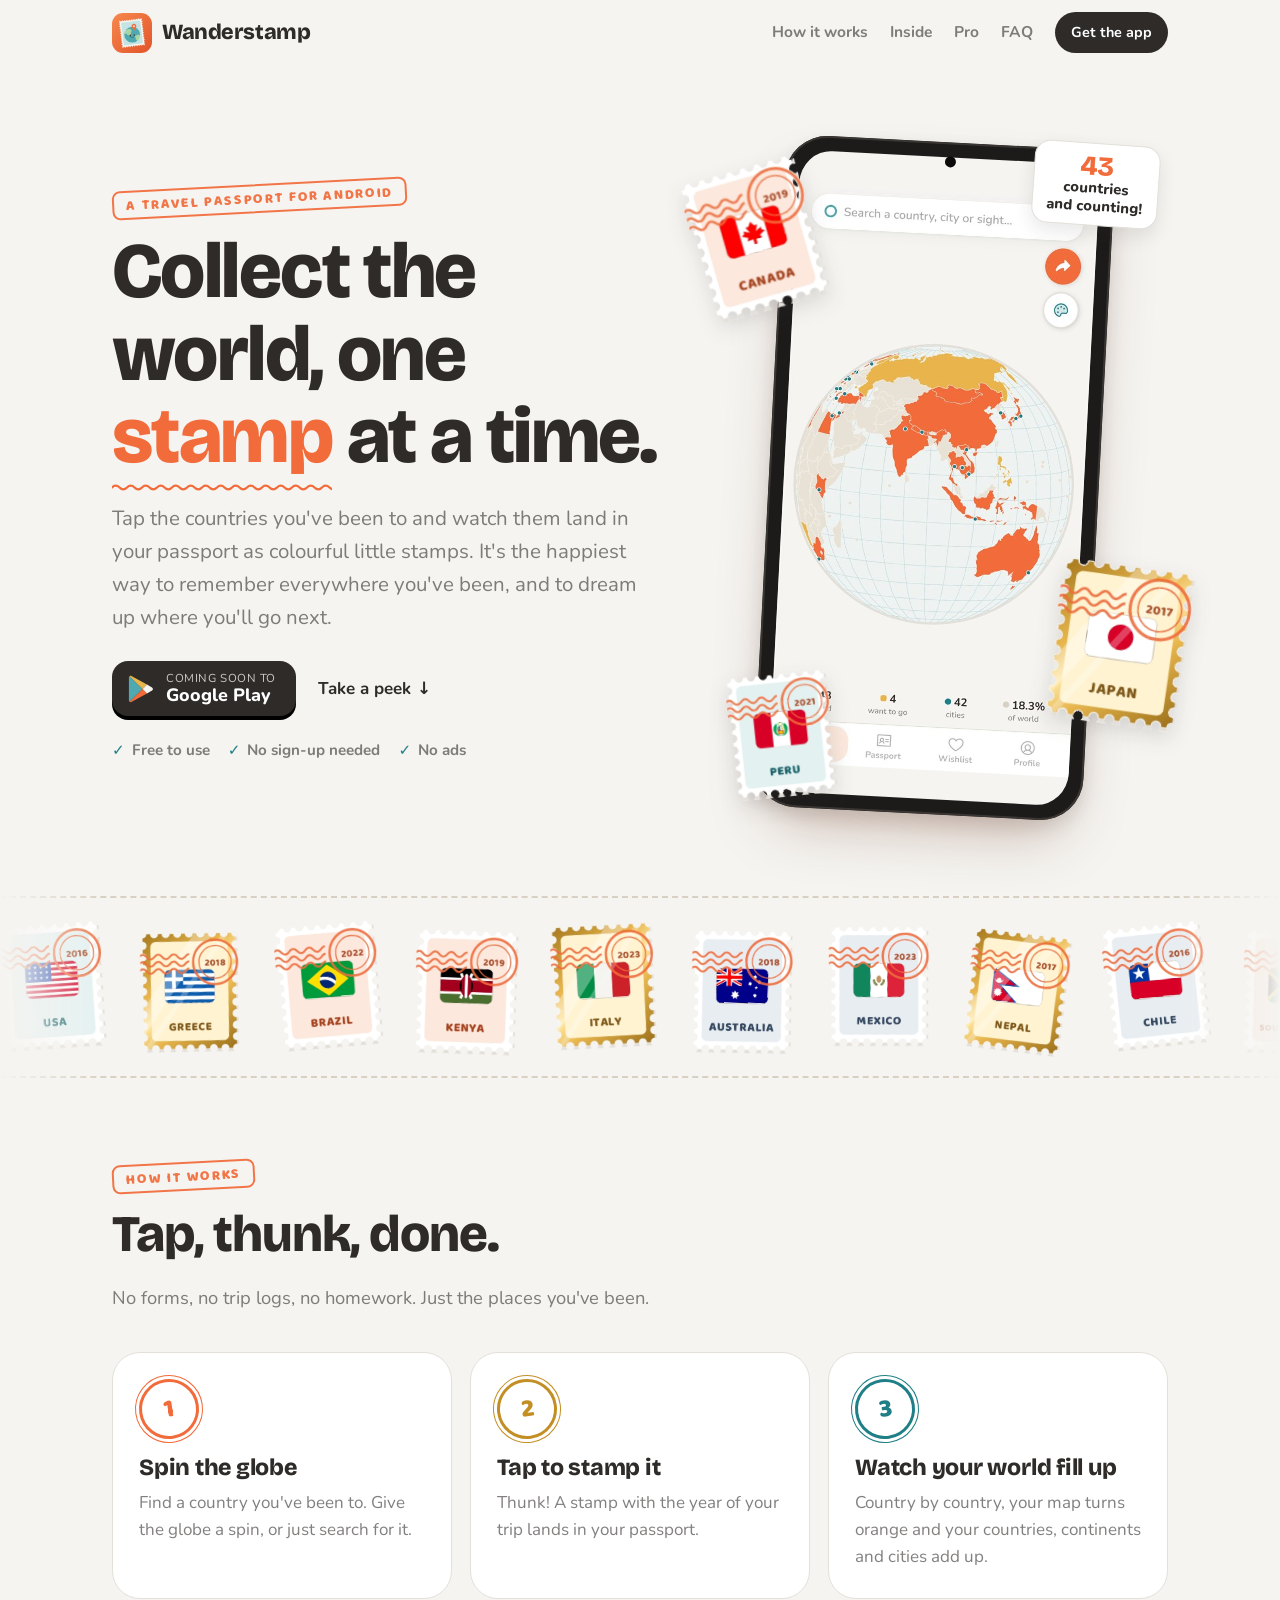
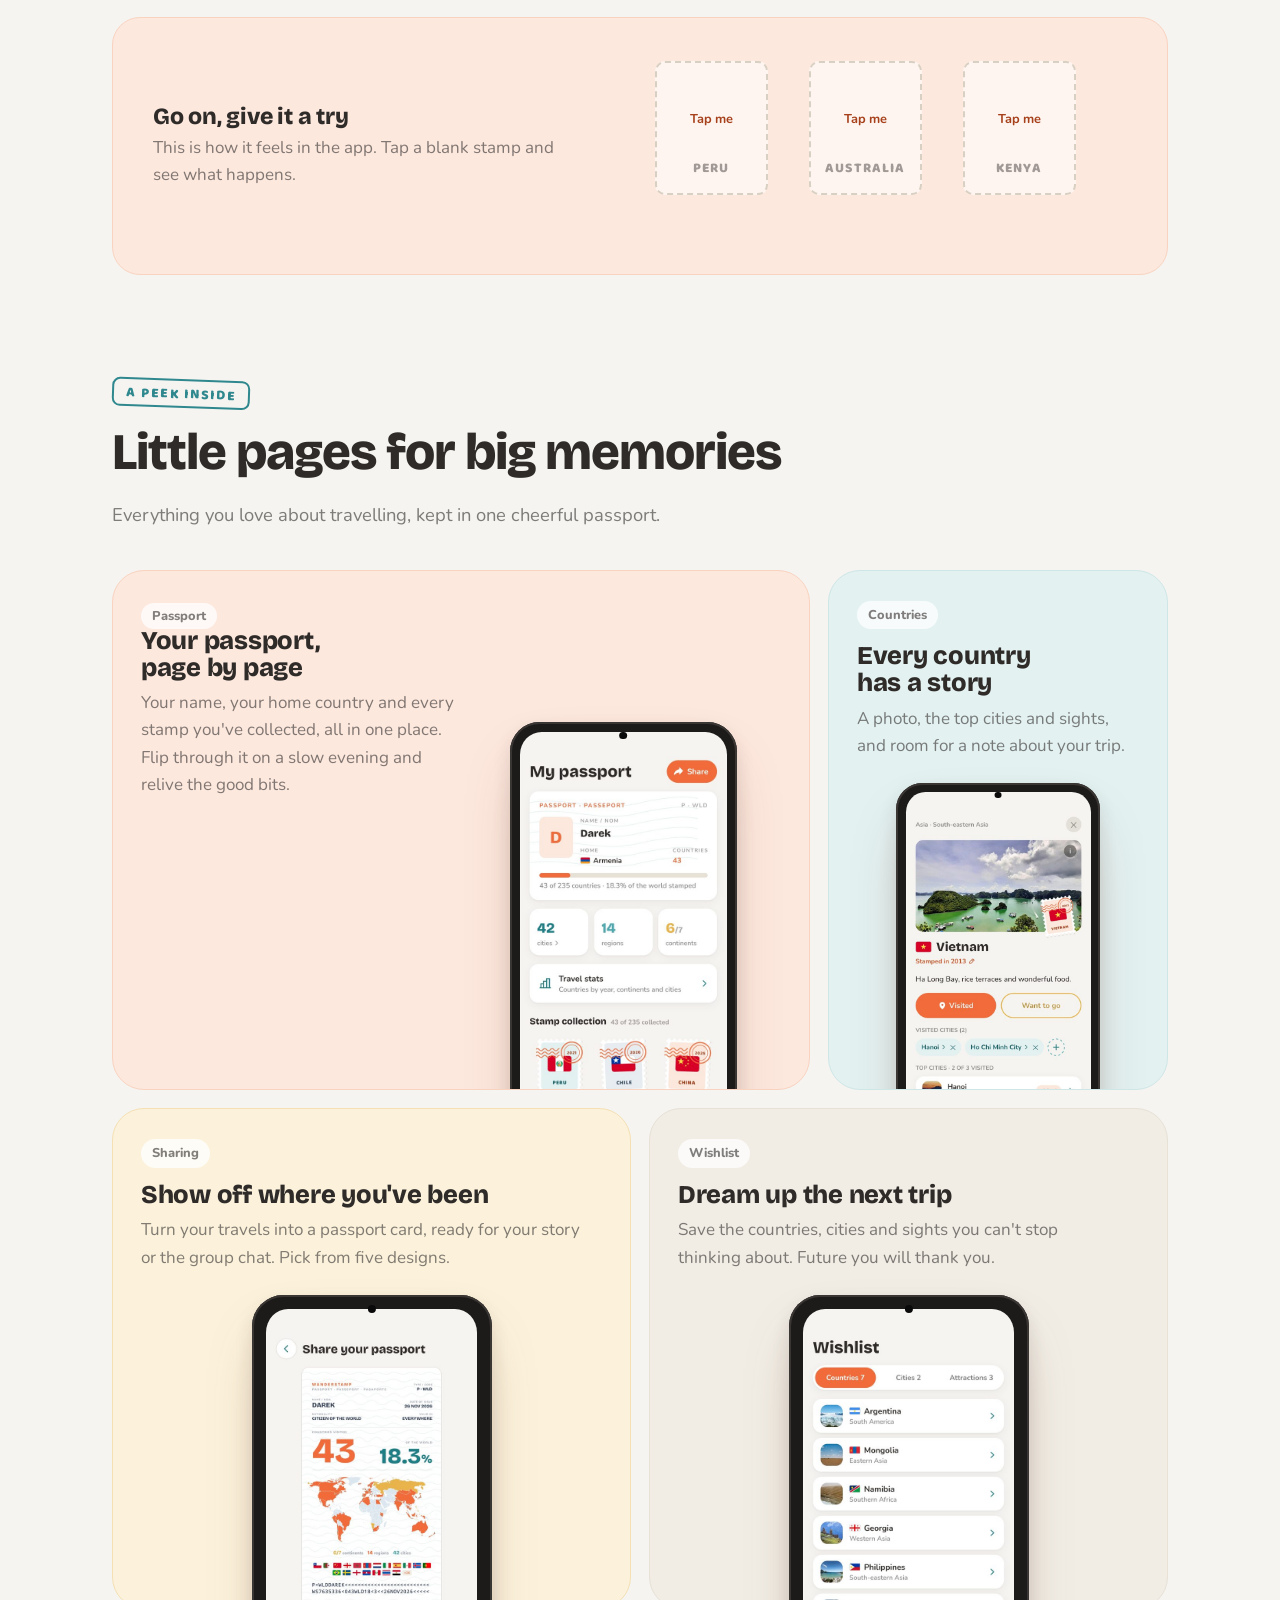
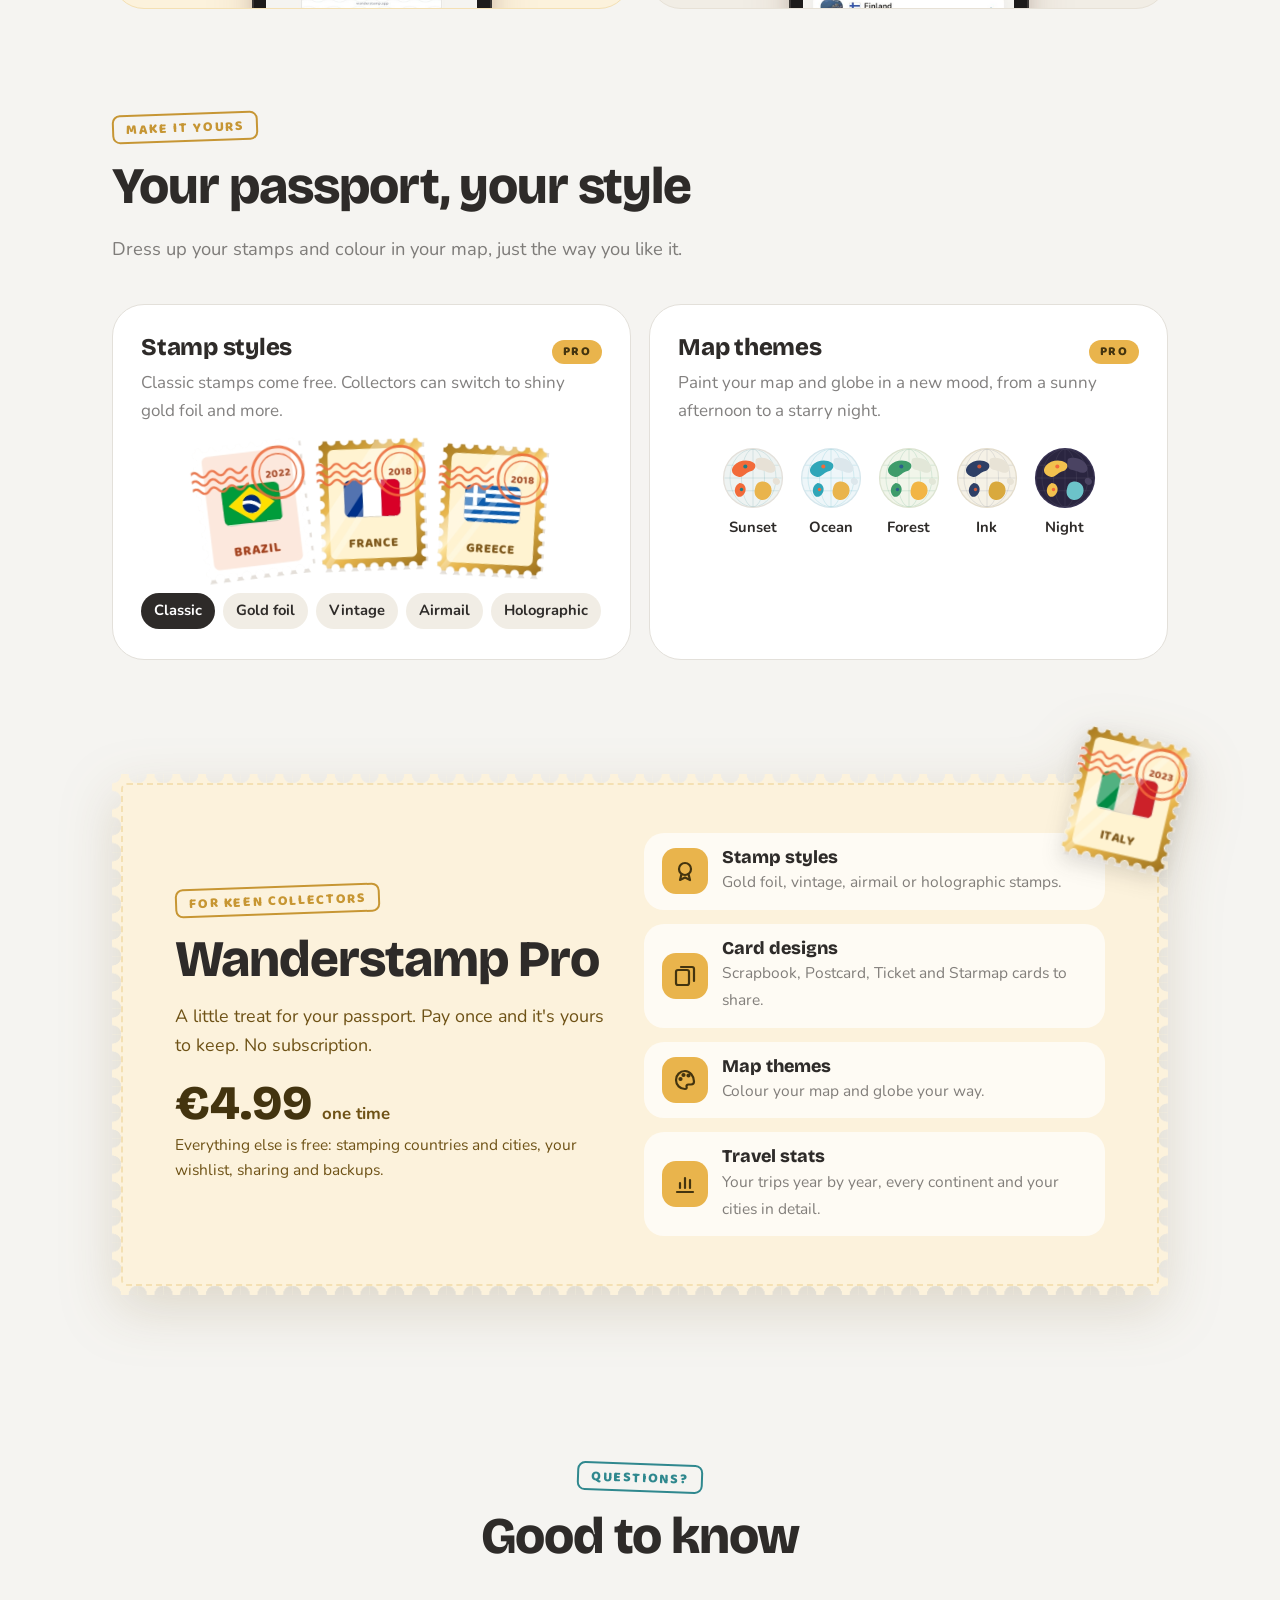
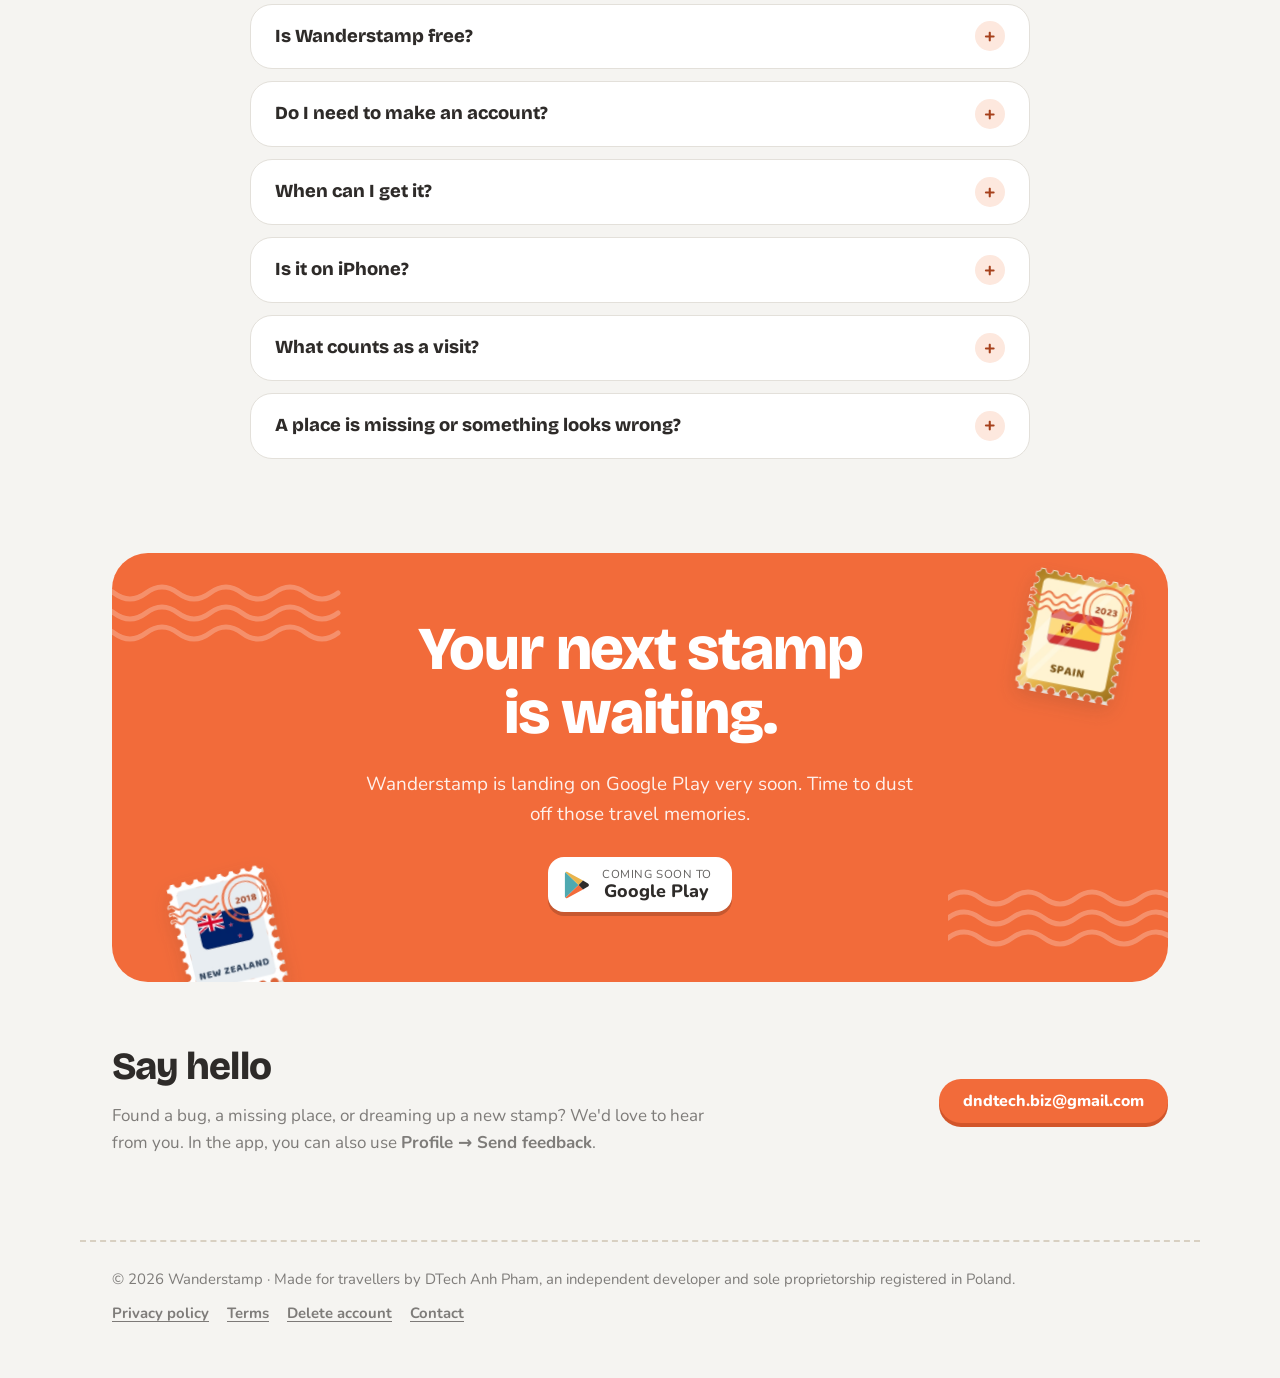
==== index.html @ b6832bbe "Playful redesign in the app's new look New landing page with real stamps and screenshots, a tap-to-s" ====
<!doctype html>
<html lang="en">
<head>
  <meta charset="utf-8">
  <meta name="viewport" content="width=device-width, initial-scale=1">
  <title>Wanderstamp: Countries Visited</title>
  <meta name="description" content="Tap the countries you've been to and collect a colourful stamp for each one. Wanderstamp is a happy little travel passport for Android.">
  <meta name="theme-color" content="#F5F4F1">
  <meta property="og:title" content="Wanderstamp: Countries Visited">
  <meta property="og:description" content="Collect the world, one stamp at a time. A happy little travel passport for Android.">
  <meta property="og:type" content="website">
  <meta property="og:image" content="https://wanderstamp.app/assets/icon.png">
  <link rel="icon" type="image/png" href="assets/favicon.png">
  <link rel="apple-touch-icon" href="assets/icon.png">
  <link rel="preconnect" href="https://fonts.googleapis.com">
  <link rel="preconnect" href="https://fonts.gstatic.com" crossorigin>
  <link rel="stylesheet" href="https://fonts.googleapis.com/css2?family=Baloo+2:wght@800&family=Bricolage+Grotesque:opsz,wght@12..96,600;12..96,800&family=Nunito:wght@400;600;700;800&display=swap">
  <link rel="stylesheet" href="style.css">
  <script>document.documentElement.classList.add('js');</script>
</head>
<body>
  <a class="skip" href="#main">Skip to content</a>

  <!-- A globe in the app's map themes (src/mapThemes.ts); each <svg> sets the colours. -->
  <svg width="0" height="0" style="position: absolute" aria-hidden="true">
    <symbol id="globe" viewBox="0 0 100 100">
      <clipPath id="globe-clip"><circle cx="50" cy="50" r="45"/></clipPath>
      <circle cx="50" cy="50" r="47" style="fill: var(--border)"/>
      <g clip-path="url(#globe-clip)">
        <rect width="100" height="100" style="fill: var(--sea)"/>
        <g fill="none" stroke-width="1" style="stroke: var(--grid)">
          <ellipse cx="50" cy="50" rx="18" ry="45"/><ellipse cx="50" cy="50" rx="36" ry="45"/>
          <path d="M5 30h90M5 50h90M5 70h90M50 5v90"/>
        </g>
        <path d="M20 31c7-9 22-11 31-5 6 4 2 12-6 14-8 3-10 10-18 8-9-2-13-10-7-17z" style="fill: var(--vis)"/>
        <path d="M57 19c11-3 25 3 28 14 2 9-8 11-15 7-7-4-15-1-16-10 0-6-1-10 3-11z" style="fill: var(--land)"/>
        <path d="M62 56c9-2 17 4 17 13s-8 17-17 15c-8-2-11-10-9-17 1-6 4-10 9-11z" style="fill: var(--wish)"/>
        <path d="M29 58c7 0 11 7 9 13s-8 11-13 7-5-16 4-20z" style="fill: var(--vis)"/>
        <path d="M84 50c5-1 9 3 8 7s-6 5-9 2-3-8 1-9z" style="fill: var(--land)"/>
        <circle cx="38" cy="32" r="3.2" style="fill: var(--city)"/>
        <circle cx="32" cy="68" r="2.6" style="fill: var(--city)"/>
      </g>
    </symbol>
  </svg>

  <header class="site-head">
    <div class="wrap top">
      <a class="brand" href="./">
        <img src="assets/icon.png" alt="" width="40" height="40">
        Wanderstamp
      </a>
      <nav aria-label="Main">
        <a class="opt" href="#how">How it works</a>
        <a class="opt" href="#inside">Inside</a>
        <a class="opt" href="#pro">Pro</a>
        <a class="opt" href="#faq">FAQ</a>
        <a class="pill" href="#get">Get the app</a>
      </nav>
    </div>
  </header>

  <main id="main">
    <!-- Hero -->
    <div class="wrap hero">
      <div>
        <span class="inked">A travel passport for Android</span>
        <h1>Collect the world, one <span class="wavy">stamp</span> at a time.</h1>
        <p class="lead">
          Tap the countries you've been to and watch them land in your passport as colourful
          little stamps. It's the happiest way to remember everywhere you've been, and to dream
          up where you'll go next.
        </p>
        <div class="cta">
          <!-- PLAY STORE BUTTON: once the app is live, replace this <span> with Google's official
               "Get it on Google Play" badge (https://play.google.com/intl/en_us/badges/), linked to
               https://play.google.com/store/apps/details?id=<android.package from app.json>. -->
          <span class="play-soon" role="note">
            <svg width="26" height="28" viewBox="0 0 26 28" aria-hidden="true">
              <path d="M1.5 1.2 14.6 14 1.5 26.8c-.4-.3-.6-.8-.6-1.4V2.6c0-.6.2-1.1.6-1.4Z" fill="#4FA9B0"/>
              <path d="m19 9.6-4.4 4.4-13.1-12.8c.5-.4 1.2-.5 1.9-.1L19 9.6Z" fill="#E9B44C"/>
              <path d="m19 18.4-15.6 8.5c-.7.4-1.4.3-1.9-.1L14.6 14l4.4 4.4Z" fill="#F26B3A"/>
              <path d="m24 15.6-5 2.8-4.4-4.4L19 9.6l5 2.8c1.2.7 1.2 2.5 0 3.2Z" fill="#F5F4F1"/>
            </svg>
            <span><small>Coming soon to</small><strong>Google Play</strong></span>
          </span>
          <a class="peek" href="#how">Take a peek <span aria-hidden="true">↓</span></a>
        </div>
        <ul class="small-print">
          <li>Free to use</li>
          <li>No sign-up needed</li>
          <li>No ads</li>
        </ul>
      </div>

      <div class="hero-art">
        <figure class="phone">
          <div class="screen"><img src="assets/shot-map.jpg" alt="The Wanderstamp globe: visited countries in orange, wishlist countries in yellow and visited cities as teal dots" width="540" height="1040"></div>
        </figure>
        <img class="sticker s1" src="assets/stamp-canada.png" alt="" width="258" height="304">
        <img class="sticker s2" src="assets/stamp-gold-japan.png" alt="" width="246" height="294">
        <img class="sticker s3" src="assets/stamp-peru.png" alt="" width="245" height="289">
        <div class="note"><b>43</b>countries<br>and counting!</div>
      </div>
    </div>

    <!-- A row of real stamps from the app, drifting by -->
    <div class="strip" aria-hidden="true">
      <div class="strip-track">
        <img src="assets/stamp-usa.png" alt="" width="247" height="291" loading="lazy">
        <img src="assets/stamp-gold-greece.png" alt="" width="258" height="305" loading="lazy">
        <img src="assets/stamp-brazil.png" alt="" width="246" height="292" loading="lazy">
        <img src="assets/stamp-kenya.png" alt="" width="248" height="295" loading="lazy">
        <img src="assets/stamp-gold-italy.png" alt="" width="246" height="294" loading="lazy">
        <img src="assets/stamp-australia.png" alt="" width="250" height="295" loading="lazy">
        <img src="assets/stamp-mexico.png" alt="" width="253" height="304" loading="lazy">
        <img src="assets/stamp-gold-nepal.png" alt="" width="254" height="303" loading="lazy">
        <img src="assets/stamp-chile.png" alt="" width="249" height="296" loading="lazy">
        <img src="assets/stamp-south-africa.png" alt="" width="248" height="295" loading="lazy">
        <img src="assets/stamp-gold-spain.png" alt="" width="246" height="291" loading="lazy">
        <img src="assets/stamp-new-zealand.png" alt="" width="246" height="293" loading="lazy">
        <!-- the same again, so the loop has no seam -->
        <img src="assets/stamp-usa.png" alt="" width="247" height="291" loading="lazy">
        <img src="assets/stamp-gold-greece.png" alt="" width="258" height="305" loading="lazy">
        <img src="assets/stamp-brazil.png" alt="" width="246" height="292" loading="lazy">
        <img src="assets/stamp-kenya.png" alt="" width="248" height="295" loading="lazy">
        <img src="assets/stamp-gold-italy.png" alt="" width="246" height="294" loading="lazy">
        <img src="assets/stamp-australia.png" alt="" width="250" height="295" loading="lazy">
        <img src="assets/stamp-mexico.png" alt="" width="253" height="304" loading="lazy">
        <img src="assets/stamp-gold-nepal.png" alt="" width="254" height="303" loading="lazy">
        <img src="assets/stamp-chile.png" alt="" width="249" height="296" loading="lazy">
        <img src="assets/stamp-south-africa.png" alt="" width="248" height="295" loading="lazy">
        <img src="assets/stamp-gold-spain.png" alt="" width="246" height="291" loading="lazy">
        <img src="assets/stamp-new-zealand.png" alt="" width="246" height="293" loading="lazy">
      </div>
    </div>

    <!-- How it works -->
    <section id="how">
      <div class="wrap">
        <div class="section-head reveal">
          <span class="inked">How it works</span>
          <h2>Tap, thunk, done.</h2>
          <p>No forms, no trip logs, no homework. Just the places you've been.</p>
        </div>
        <ol class="steps" style="list-style: none; padding: 0; margin: 0">
          <li class="step reveal">
            <h3>Spin the globe</h3>
            <p>Find a country you've been to. Give the globe a spin, or just search for it.</p>
          </li>
          <li class="step reveal">
            <h3>Tap to stamp it</h3>
            <p>Thunk! A stamp with the year of your trip lands in your passport.</p>
          </li>
          <li class="step reveal">
            <h3>Watch your world fill up</h3>
            <p>Country by country, your map turns orange and your countries, continents and cities
              add up.</p>
          </li>
        </ol>

        <div class="try reveal">
          <div>
            <h3>Go on, give it a try</h3>
            <p>This is how it feels in the app. Tap a blank stamp and see what happens.</p>
          </div>
          <div>
            <div class="slots">
              <button class="slot" type="button" aria-label="Stamp Peru">
                <span class="blank">Peru</span>
                <img src="assets/stamp-peru.png" alt="" width="245" height="289" loading="lazy">
              </button>
              <button class="slot" type="button" aria-label="Stamp Australia">
                <span class="blank">Australia</span>
                <img src="assets/stamp-australia.png" alt="" width="250" height="295" loading="lazy">
              </button>
              <button class="slot" type="button" aria-label="Stamp Kenya">
                <span class="blank">Kenya</span>
                <img src="assets/stamp-kenya.png" alt="" width="248" height="295" loading="lazy">
              </button>
            </div>
            <button class="slots-reset" type="button">Start over</button>
          </div>
        </div>
      </div>
    </section>

    <!-- A peek inside -->
    <section id="inside" style="padding-top: 20px">
      <div class="wrap">
        <div class="section-head reveal">
          <span class="inked teal">A peek inside</span>
          <h2>Little pages for big memories</h2>
          <p>Everything you love about travelling, kept in one cheerful passport.</p>
        </div>
        <div class="bento">
          <article class="card card-sunset wide reveal">
            <div class="copy">
              <span class="tag">Passport</span>
              <h3>Your passport, page by page</h3>
              <p>Your name, your home country and every stamp you've collected, all in one place.
                Flip through it on a slow evening and relive the good bits.</p>
            </div>
            <figure class="phone">
              <div class="screen"><img src="assets/shot-passport.jpg" alt="My passport: an ID card with the traveller's name and home country, 43 countries, 42 cities, 14 regions, 6 of 7 continents and the first stamps" width="540" height="1040" loading="lazy"></div>
            </figure>
          </article>
          <article class="card card-teal narrow reveal">
            <span class="tag">Countries</span>
            <h3>Every country has a story</h3>
            <p>A photo, the top cities and sights, and room for a note about your trip.</p>
            <figure class="phone">
              <div class="screen"><img src="assets/shot-country.jpg" alt="Vietnam's page: a photo of Ha Long Bay, its stamp from 2013, a note and the visited cities Hanoi and Ho Chi Minh City" width="540" height="1040" loading="lazy"></div>
            </figure>
          </article>
          <article class="card card-sun half reveal">
            <span class="tag">Sharing</span>
            <h3>Show off where you've been</h3>
            <p>Turn your travels into a passport card, ready for your story or the group chat.
              Pick from five designs.</p>
            <figure class="phone">
              <div class="screen"><img src="assets/shot-share.jpg" alt="Share your passport: a passport card with 43 countries, 18.3% of the world, a world map and flags, and the five card designs" width="540" height="1040" loading="lazy"></div>
            </figure>
          </article>
          <article class="card card-sand half reveal">
            <span class="tag">Wishlist</span>
            <h3>Dream up the next trip</h3>
            <p>Save the countries, cities and sights you can't stop thinking about. Future you
              will thank you.</p>
            <figure class="phone">
              <div class="screen"><img src="assets/shot-wishlist.jpg" alt="The wishlist with seven countries, including Argentina, Mongolia, Namibia and Georgia" width="540" height="1040" loading="lazy"></div>
            </figure>
          </article>
        </div>
      </div>
    </section>

    <!-- Make it yours -->
    <section id="yours" style="padding-top: 20px">
      <div class="wrap">
        <div class="section-head reveal">
          <span class="inked sun">Make it yours</span>
          <h2>Your passport, your style</h2>
          <p>Dress up your stamps and colour in your map, just the way you like it.</p>
        </div>
        <div class="yours">
          <div class="panel reveal">
            <div class="panel-head"><h3>Stamp styles</h3><span class="pro-pill">PRO</span></div>
            <p>Classic stamps come free. Collectors can switch to shiny gold foil and more.</p>
            <div class="stamp-row">
              <img src="assets/stamp-brazil.png" alt="A classic stamp for Brazil" width="246" height="292" loading="lazy">
              <img src="assets/stamp-gold-france.png" alt="A gold foil stamp for France" width="258" height="305" loading="lazy">
              <img src="assets/stamp-gold-greece.png" alt="A gold foil stamp for Greece" width="258" height="305" loading="lazy">
            </div>
            <ul class="chips">
              <li class="on">Classic</li><li>Gold foil</li><li>Vintage</li><li>Airmail</li><li>Holographic</li>
            </ul>
          </div>
          <div class="panel reveal">
            <div class="panel-head"><h3>Map themes</h3><span class="pro-pill">PRO</span></div>
            <p>Paint your map and globe in a new mood, from a sunny afternoon to a starry night.</p>
            <ul class="globes">
              <li><svg style="--sea:#EEF3F2;--land:#E7E1D6;--vis:#F26B3A;--wish:#E9B44C;--city:#1F7F86;--grid:rgba(31,127,134,.22);--border:#E3E0DA" aria-hidden="true"><use href="#globe"/></svg>Sunset</li>
              <li><svg style="--sea:#EEF6F9;--land:#DCE7EC;--vis:#2FA6B8;--wish:#E9B44C;--city:#F26B3A;--grid:rgba(47,166,184,.25);--border:#D5E6EC" aria-hidden="true"><use href="#globe"/></svg>Ocean</li>
              <li><svg style="--sea:#F1F5EA;--land:#E2E7D8;--vis:#3E9C6B;--wish:#F2B544;--city:#2C5F8A;--grid:rgba(62,156,107,.25);--border:#DCE3D0" aria-hidden="true"><use href="#globe"/></svg>Forest</li>
              <li><svg style="--sea:#F5F1E6;--land:#E8E3D6;--vis:#2E3F66;--wish:#D9A93E;--city:#C9563A;--grid:rgba(46,63,102,.18);--border:#E3DCCB" aria-hidden="true"><use href="#globe"/></svg>Ink</li>
              <li><svg style="--sea:#2A2540;--land:#4A4362;--vis:#F2C14E;--wish:#6CC3C9;--city:#F26B3A;--grid:rgba(255,255,255,.10);--border:#3A3454" aria-hidden="true"><use href="#globe"/></svg>Night</li>
            </ul>
          </div>
        </div>
      </div>
    </section>

    <!-- Pro: a big postage stamp -->
    <section id="pro" style="padding-top: 30px">
      <div class="wrap">
        <div class="pro-wrap reveal">
          <div class="perforated">
            <div class="pro">
              <div>
                <span class="inked sun">For keen collectors</span>
                <h2>Wanderstamp Pro</h2>
                <p class="intro">A little treat for your passport. Pay once and it's yours to keep.
                  No subscription.</p>
                <p class="price">€4.99 <small>one time</small></p>
                <p class="free">Everything else is free: stamping countries and cities, your
                  wishlist, sharing and backups.</p>
              </div>
              <ul>
                <li>
                  <span class="ico" aria-hidden="true"><svg width="24" height="24" viewBox="0 0 24 24" fill="none" stroke="currentColor" stroke-width="2.2" stroke-linecap="round" stroke-linejoin="round"><circle cx="12" cy="10" r="6"/><path d="m8.5 15-1.5 6 5-2.5 5 2.5-1.5-6"/></svg></span>
                  <div><b>Stamp styles</b><span>Gold foil, vintage, airmail or holographic stamps.</span></div>
                </li>
                <li>
                  <span class="ico" aria-hidden="true"><svg width="24" height="24" viewBox="0 0 24 24" fill="none" stroke="currentColor" stroke-width="2.2" stroke-linecap="round" stroke-linejoin="round"><rect x="3" y="6" width="13" height="15" rx="2"/><path d="M8 3h11a2 2 0 0 1 2 2v12"/></svg></span>
                  <div><b>Card designs</b><span>Scrapbook, Postcard, Ticket and Starmap cards to share.</span></div>
                </li>
                <li>
                  <span class="ico" aria-hidden="true"><svg width="24" height="24" viewBox="0 0 24 24" fill="none" stroke="currentColor" stroke-width="2.2" stroke-linecap="round" stroke-linejoin="round"><path d="M12 3a9 9 0 1 0 0 18c1.4 0 2-1 1.6-2.1-.5-1.3.4-2.4 1.8-2.4H18a3 3 0 0 0 3-3c0-5.5-4-10.5-9-10.5Z"/><circle cx="7.5" cy="11" r="1"/><circle cx="10.5" cy="7" r="1"/><circle cx="15.5" cy="7.5" r="1"/></svg></span>
                  <div><b>Map themes</b><span>Colour your map and globe your way.</span></div>
                </li>
                <li>
                  <span class="ico" aria-hidden="true"><svg width="24" height="24" viewBox="0 0 24 24" fill="none" stroke="currentColor" stroke-width="2.2" stroke-linecap="round" stroke-linejoin="round"><path d="M4 20h16M7 16v-5M12 16V6M17 16v-8"/></svg></span>
                  <div><b>Travel stats</b><span>Your trips year by year, every continent and your cities in detail.</span></div>
                </li>
              </ul>
            </div>
          </div>
          <img class="sticker" src="assets/stamp-gold-italy.png" alt="" width="246" height="294" loading="lazy">
        </div>
      </div>
    </section>

    <!-- FAQ -->
    <section id="faq">
      <div class="wrap">
        <div class="section-head center reveal">
          <span class="inked teal">Questions?</span>
          <h2>Good to know</h2>
        </div>
        <div class="faq">
          <details class="reveal">
            <summary>Is Wanderstamp free?</summary>
            <p>Yes! Stamping countries and cities, your wishlist, sharing your passport card and
              backups are all free. Pro is an optional one-time extra for keen collectors.</p>
          </details>
          <details class="reveal">
            <summary>Do I need to make an account?</summary>
            <p>Nope. Open the app and start stamping. If you'd like your passport backed up and on
              more than one phone, you can sign in with Google whenever you like.</p>
          </details>
          <details class="reveal">
            <summary>When can I get it?</summary>
            <p>Very soon. Wanderstamp is on its way to Google Play. Want a nudge when it's out?
              Drop us a line at <a href="mailto:dndtech.biz@gmail.com?subject=Tell%20me%20when%20Wanderstamp%20is%20out">dndtech.biz@gmail.com</a>.</p>
          </details>
          <details class="reveal">
            <summary>Is it on iPhone?</summary>
            <p>Right now Wanderstamp is made for Android phones.</p>
          </details>
          <details class="reveal">
            <summary>What counts as a visit?</summary>
            <p>That's up to you. A two-week adventure, a weekend away or a layover you fell in love
              with: if it means something to you, stamp it.</p>
          </details>
          <details class="reveal">
            <summary>A place is missing or something looks wrong?</summary>
            <p>Please tell us! Send an email, or use <b>Profile → Send feedback</b> in the app, and
              we'll put it right.</p>
          </details>
        </div>
      </div>
    </section>

    <!-- Last call -->
    <section id="get" style="padding-top: 10px; padding-bottom: 40px">
      <div class="wrap">
        <div class="last reveal">
          <svg class="waves a" viewBox="0 0 260 60" aria-hidden="true"><path d="M0 10q16-12 32 0t32 0 32 0 32 0 32 0 32 0 32 0 32 0M0 30q16-12 32 0t32 0 32 0 32 0 32 0 32 0 32 0 32 0M0 50q16-12 32 0t32 0 32 0 32 0 32 0 32 0 32 0 32 0" fill="none" stroke="#fff" stroke-width="5" stroke-linecap="round"/></svg>
          <svg class="waves b" viewBox="0 0 260 60" aria-hidden="true"><path d="M0 10q16-12 32 0t32 0 32 0 32 0 32 0 32 0 32 0 32 0M0 30q16-12 32 0t32 0 32 0 32 0 32 0 32 0 32 0 32 0M0 50q16-12 32 0t32 0 32 0 32 0 32 0 32 0 32 0 32 0" fill="none" stroke="#fff" stroke-width="5" stroke-linecap="round"/></svg>
          <img class="sticker s1" src="assets/stamp-new-zealand.png" alt="" width="246" height="293" loading="lazy">
          <img class="sticker s2" src="assets/stamp-gold-spain.png" alt="" width="246" height="291" loading="lazy">
          <h2>Your next stamp is waiting.</h2>
          <p>Wanderstamp is landing on Google Play very soon. Time to dust off those travel
            memories.</p>
          <!-- PLAY STORE BUTTON: swap for the official badge once the app is live (see the hero). -->
          <span class="play-soon light" role="note">
            <svg width="26" height="28" viewBox="0 0 26 28" aria-hidden="true">
              <path d="M1.5 1.2 14.6 14 1.5 26.8c-.4-.3-.6-.8-.6-1.4V2.6c0-.6.2-1.1.6-1.4Z" fill="#4FA9B0"/>
              <path d="m19 9.6-4.4 4.4-13.1-12.8c.5-.4 1.2-.5 1.9-.1L19 9.6Z" fill="#E9B44C"/>
              <path d="m19 18.4-15.6 8.5c-.7.4-1.4.3-1.9-.1L14.6 14l4.4 4.4Z" fill="#F26B3A"/>
              <path d="m24 15.6-5 2.8-4.4-4.4L19 9.6l5 2.8c1.2.7 1.2 2.5 0 3.2Z" fill="#2E2B29"/>
            </svg>
            <span><small>Coming soon to</small><strong>Google Play</strong></span>
          </span>
        </div>

        <div id="contact" class="hello reveal">
          <div>
            <h2>Say hello</h2>
            <p>Found a bug, a missing place, or dreaming up a new stamp? We'd love to hear from
              you. In the app, you can also use <b>Profile → Send feedback</b>.
              <!-- SOCIAL: add the Instagram and TikTok links here once the accounts exist. --></p>
          </div>
          <a class="btn btn-primary mail" href="mailto:dndtech.biz@gmail.com?subject=Wanderstamp">dndtech.biz@gmail.com</a>
        </div>
      </div>
    </section>
  </main>

  <footer>
    <div class="wrap">
      <span>© 2026 Wanderstamp · Made for travellers by DTech Anh Pham, an independent developer
        and sole proprietorship registered in Poland.</span>
      <nav aria-label="Footer">
        <a href="privacy.html">Privacy policy</a>
        <a href="terms.html">Terms</a>
        <a href="delete-account.html">Delete account</a>
        <a href="#contact">Contact</a>
      </nav>
    </div>
  </footer>

  <script>
    // Header: a hairline once the page scrolls.
    const head = document.querySelector('.site-head');
    const onScroll = () => head.classList.toggle('scrolled', window.scrollY > 8);
    onScroll();
    window.addEventListener('scroll', onScroll, { passive: true });

    // Sections ease in as they scroll into view.
    const io = new IntersectionObserver((entries) => {
      for (const e of entries) if (e.isIntersecting) { e.target.classList.add('in'); io.unobserve(e.target); }
    }, { rootMargin: '0px 0px -8% 0px' });
    document.querySelectorAll('.reveal').forEach((el) => io.observe(el));

    // Try it: tap a blank slot to stamp it.
    const slots = document.querySelectorAll('.slot');
    const reset = document.querySelector('.slots-reset');
    slots.forEach((slot) => slot.addEventListener('click', () => {
      slot.classList.add('stamped');
      slot.setAttribute('aria-label', slot.getAttribute('aria-label').replace('Stamp', 'Stamped:'));
      if (navigator.vibrate) navigator.vibrate(18);
      reset.classList.add('show');
    }));
    reset.addEventListener('click', () => {
      slots.forEach((slot) => {
        slot.classList.remove('stamped');
        slot.setAttribute('aria-label', slot.getAttribute('aria-label').replace('Stamped:', 'Stamp'));
      });
      reset.classList.remove('show');
    });
  </script>
</body>
</html>
---- style.css ----
/* Wanderstamp site. Follows the app's look (src/theme.ts): sunset orange, mustard and teal on
   light paper; Bricolage Grotesque for titles, Nunito for text and Baloo 2 for anything that is
   "stamped". The stamps on the page are cut from real app screenshots. Light only, like the app. */

:root {
  color-scheme: light;
  --paper: #F5F4F1;
  --sunset: #F26B3A;
  --sunset-dark: #D2552A;
  --sunset-text: #A6411C;
  --sunset-tint: #FDE8DE;
  --sunset-tint-border: #F9D3C0;
  --sun: #E9B44C;
  --sun-tint: #FCF2DC;
  --sun-tint-border: #F4E0B3;
  --sun-text: #6E5216;
  --sun-on: #43340F;
  --sand: #E7E1D6;
  --sand-tint: #F1EDE5;
  --sand-dash: #D8D0C2;
  --teal: #4FA9B0;
  --teal-deep: #1F7F86;
  --teal-tint: #E3F1F1;
  --teal-tint-border: #CFE6E7;
  --teal-text: #18636A;
  --border: #E3E0DA;
  --white: #FFFFFF;
  --ink: #2E2B29;
  --ink60: rgba(46, 43, 41, 0.6);
  --ink45: rgba(46, 43, 41, 0.45);
  --title: 'Bricolage Grotesque', 'Nunito', system-ui, sans-serif;
  --stamp: 'Baloo 2', 'Nunito', system-ui, sans-serif;
  --page: 1120px;
}

* { box-sizing: border-box; }

html { -webkit-text-size-adjust: 100%; scroll-behavior: smooth; scroll-padding-top: 84px; }

body {
  margin: 0;
  background: var(--paper);
  color: var(--ink);
  font: 400 17px/1.6 'Nunito', system-ui, sans-serif;
  overflow-x: clip;
}

h1, h2, h3 {
  font-family: var(--title);
  font-weight: 800;
  line-height: 1.05;
  letter-spacing: -0.02em;
  margin: 0 0 0.4em;
  text-wrap: balance;
}
h1 { font-size: clamp(2.7rem, 7.4vw, 4.9rem); }
h2 { font-size: clamp(2rem, 5vw, 3.2rem); }
h3 { font-size: 1.45rem; letter-spacing: -0.01em; }
p { margin: 0 0 1em; }
img { max-width: 100%; }

a { color: var(--teal-deep); font-weight: 700; text-underline-offset: 3px; }
a:hover { color: var(--sunset-text); }
:focus-visible { outline: 3px solid var(--teal); outline-offset: 3px; border-radius: 8px; }

.wrap { max-width: var(--page); margin: 0 auto; padding: 0 16px; }
@media (min-width: 700px) { .wrap { padding: 0 32px; } }

.skip {
  position: absolute; left: -999px; top: 8px; z-index: 50;
  background: var(--white); padding: 8px 14px; border-radius: 999px;
}
.skip:focus { left: 8px; }

/* ---------- Header ---------- */

.top {
  display: flex; align-items: center; justify-content: space-between; gap: 12px;
  padding-top: 16px; padding-bottom: 16px;
}
.site-head {
  position: sticky; top: 0; z-index: 20;
  background: rgba(245, 244, 241, 0.86);
  -webkit-backdrop-filter: blur(12px); backdrop-filter: blur(12px);
  border-bottom: 1px solid transparent;
  transition: border-color 0.2s;
}
.site-head.scrolled { border-bottom-color: var(--border); }
.site-head .top { padding-top: 12px; padding-bottom: 12px; }
.brand {
  display: flex; align-items: center; gap: 10px;
  color: var(--ink); text-decoration: none;
  font: 800 1.35rem/1 var(--title); letter-spacing: -0.02em;
}
.brand:hover { color: var(--ink); }
.brand img { width: 40px; height: 40px; border-radius: 11px; transition: transform 0.25s; }
.brand:hover img { transform: rotate(-8deg) scale(1.05); }
.top nav { display: flex; align-items: center; gap: 22px; flex-wrap: wrap; justify-content: flex-end; }
.top nav a { color: var(--ink60); text-decoration: none; font-size: 0.97rem; }
.top nav a:hover { color: var(--ink); }
.top nav .pill {
  color: var(--white); background: var(--ink); padding: 9px 16px; border-radius: 999px;
  font-size: 0.9rem;
}
.top nav .pill:hover { color: var(--white); background: #000; }
@media (max-width: 640px) { .top nav .opt { display: none; } }

/* ---------- Rubber-stamp label (above section titles) ---------- */

.inked {
  display: inline-block; margin-bottom: 18px; padding: 3px 12px 1px;
  border: 2.5px solid currentColor; border-radius: 8px;
  color: var(--sunset); font: 800 0.86rem/1.5 var(--stamp); letter-spacing: 0.12em;
  text-transform: uppercase; transform: rotate(-3deg);
  opacity: 0.92;
}
.inked.teal { color: var(--teal-deep); transform: rotate(2deg); }
.inked.sun { color: #C38F25; transform: rotate(-2deg); }

/* The wavy cancel lines from the app's postmarks, as a highlight under a word. */
.wavy {
  color: var(--sunset);
  background: url("data:image/svg+xml,%3Csvg xmlns='http://www.w3.org/2000/svg' width='40' height='12' viewBox='0 0 40 12'%3E%3Cpath d='M0 6q5-5 10 0t10 0 10 0 10 0' fill='none' stroke='%23F26B3A' stroke-width='3' stroke-linecap='round'/%3E%3C/svg%3E") repeat-x 0 100% / 30px 9px;
  padding-bottom: 0.12em;
}

/* ---------- Buttons ---------- */

.btn {
  display: inline-flex; align-items: center; gap: 10px;
  padding: 14px 24px; border-radius: 999px; border: 0;
  font: 800 1rem/1 'Nunito', sans-serif; text-decoration: none; cursor: pointer;
  transition: transform 0.15s, background-color 0.15s;
}
.btn:active { transform: scale(0.97); }
.btn-primary { background: var(--sunset); color: var(--white); box-shadow: 0 4px 0 var(--sunset-dark); }
.btn-primary:hover { color: var(--white); background: #F47A4D; }
.btn-ghost { background: var(--white); color: var(--ink); border: 1px solid var(--border); }
.btn-ghost:hover { color: var(--ink); border-color: var(--sand-dash); }

/* "Coming soon to Google Play" stand-in until the app is live. Swap it for Google's official
   badge (https://play.google.com/intl/en_us/badges/) once the store page exists. */
.play-soon {
  display: inline-flex; align-items: center; gap: 12px;
  padding: 11px 20px 11px 16px; border-radius: 16px;
  background: var(--ink); color: var(--white); line-height: 1.15;
  box-shadow: 0 4px 0 #000;
}
.play-soon svg { flex: none; }
.play-soon small { display: block; font-size: 0.72rem; letter-spacing: 0.05em; opacity: 0.75; text-transform: uppercase; }
.play-soon strong { font: 800 1.12rem/1.1 'Nunito', sans-serif; }
.play-soon.light { background: var(--white); color: var(--ink); box-shadow: 0 4px 0 rgba(0, 0, 0, 0.18); }

/* ---------- Phone frame around a screenshot ---------- */

.phone {
  position: relative; margin: 0;
  width: 100%; aspect-ratio: 540 / 1100;
  padding: 3.2% 3.2% 3.2%;
  background: #1D1B1A; border-radius: 13% / 6.4%;
  box-shadow: 0 30px 60px -20px rgba(110, 50, 20, 0.35), 0 8px 18px rgba(46, 43, 41, 0.12),
    inset 0 0 0 2px #3A3634;
}
.phone::before {
  /* the camera hole */
  content: ''; position: absolute; top: 2.1%; left: 50%; width: 3.4%; aspect-ratio: 1;
  transform: translateX(-50%); border-radius: 50%; background: #0B0A0A; z-index: 1;
}
.phone .screen {
  width: 100%; height: 100%; overflow: hidden; border-radius: 10.5% / 5.1%;
  background: var(--paper);
  display: flex; flex-direction: column;
}
.phone .screen::before {
  /* a plain status bar, since the screenshots are cropped below it */
  content: ''; flex: 0 0 5.4%;
}
.phone img { display: block; width: 100%; height: auto; }

/* ---------- Hero ---------- */

.hero {
  display: grid; gap: 40px; align-items: center;
  padding-top: 28px; padding-bottom: 40px;
}
@media (min-width: 900px) { .hero { grid-template-columns: 1.08fr 0.92fr; padding-top: 56px; padding-bottom: 72px; } }
.hero h1 { margin-bottom: 0.32em; }
.lead { font-size: clamp(1.1rem, 2.2vw, 1.28rem); color: var(--ink60); max-width: 31em; }
.cta { display: flex; flex-wrap: wrap; gap: 14px 22px; align-items: center; margin-top: 28px; }
.cta .peek { color: var(--ink); text-decoration: none; display: inline-flex; gap: 6px; align-items: center; }
.cta .peek:hover { color: var(--sunset-text); }
.small-print {
  display: flex; flex-wrap: wrap; gap: 6px 18px; margin: 22px 0 0; padding: 0; list-style: none;
  color: var(--ink60); font-weight: 700; font-size: 0.95rem;
}
.small-print li::before { content: '✓'; color: var(--teal-deep); margin-right: 7px; font-weight: 800; }

.hero-art { position: relative; display: grid; place-items: center; padding: 20px 0 10px; }
.hero-art .phone { width: min(68vw, 330px); transform: rotate(3deg); }
.sticker {
  position: absolute; z-index: 2; height: auto;
  filter: drop-shadow(0 8px 10px rgba(46, 43, 41, 0.16));
  transition: transform 0.3s cubic-bezier(.3, 1.6, .5, 1);
}
.sticker:hover { transform: rotate(var(--r, 0deg)) scale(1.08) !important; }
.hero-art .s1 { --r: -12deg; width: min(27vw, 128px); left: 2%; top: 6%; transform: rotate(-12deg); }
.hero-art .s2 { --r: 9deg; width: min(29vw, 136px); right: 0; bottom: 14%; transform: rotate(9deg); }
.hero-art .s3 { --r: -6deg; width: min(22vw, 104px); left: 6%; bottom: 4%; transform: rotate(-6deg); }
@media (min-width: 900px) {
  .hero-art .s1 { left: -2%; }
  .hero-art .s2 { right: -4%; }
}
.hero-art .note {
  position: absolute; right: 2%; top: 3%; z-index: 2;
  background: var(--white); border: 1px solid var(--border); border-radius: 16px;
  padding: 9px 14px; transform: rotate(4deg);
  box-shadow: 0 8px 18px rgba(46, 43, 41, 0.1);
  font-weight: 800; font-size: 0.92rem; line-height: 1.2; text-align: center;
}
.hero-art .note b { display: block; font: 800 1.7rem/1 var(--title); color: var(--sunset); }

/* ---------- Stamp strip (slowly scrolling row of real stamps) ---------- */

.strip {
  overflow: hidden; padding: 26px 0;
  border-block: 2px dashed var(--sand-dash);
  -webkit-mask-image: linear-gradient(90deg, transparent, #000 8%, #000 92%, transparent);
  mask-image: linear-gradient(90deg, transparent, #000 8%, #000 92%, transparent);
}
.strip-track { display: flex; gap: 34px; width: max-content; animation: drift 60s linear infinite; }
.strip img { width: 104px; height: auto; flex: none; }
.strip img:nth-child(odd) { transform: rotate(-4deg); }
.strip img:nth-child(even) { transform: rotate(3deg) translateY(6px); }
.strip:hover .strip-track { animation-play-state: paused; }
@keyframes drift { to { transform: translateX(-50%); } }

/* ---------- Sections ---------- */

section { padding: 84px 0; }
@media (max-width: 700px) { section { padding: 60px 0; } }
.section-head { max-width: 40em; margin-bottom: 40px; }
.section-head p { color: var(--ink60); font-size: 1.15rem; margin: 0; }
.center { text-align: center; margin-inline: auto; }

/* How it works: three passport pages */
.steps { display: grid; gap: 18px; counter-reset: step; }
@media (min-width: 820px) { .steps { grid-template-columns: repeat(3, 1fr); } }
.step {
  position: relative; background: var(--white); border-radius: 28px; padding: 26px 26px 28px;
  border: 1px solid var(--border);
}
.step::before {
  counter-increment: step; content: counter(step);
  display: grid; place-items: center; width: 54px; height: 54px; margin-bottom: 16px;
  border-radius: 50%; border: 3px solid currentColor; outline: 1.5px solid currentColor; outline-offset: 3px;
  font: 800 1.6rem/1 var(--stamp); transform: rotate(-8deg);
}
.step:nth-child(1)::before { color: var(--sunset); }
.step:nth-child(2)::before { color: #C38F25; }
.step:nth-child(3)::before { color: var(--teal-deep); }
.step p { color: var(--ink60); margin: 0; }

/* Try it: tap a blank slot and it gets stamped, like in the app */
.try {
  margin-top: 18px; padding: 30px 26px; border-radius: 28px;
  background: var(--sunset-tint); border: 1px solid var(--sunset-tint-border);
  display: grid; gap: 22px; align-items: center;
}
@media (min-width: 820px) { .try { grid-template-columns: 0.9fr 1.1fr; padding: 34px 40px; } }
.try h3 { margin-bottom: 0.25em; }
.try p { color: var(--ink60); margin: 0; }
.slots { display: flex; justify-content: center; gap: clamp(10px, 3vw, 26px); }
.slot {
  position: relative; width: clamp(92px, 24vw, 128px); aspect-ratio: 248 / 295;
  padding: 0; border: 0; background: none; cursor: pointer;
  -webkit-tap-highlight-color: transparent;
}
.slot .blank {
  position: absolute; inset: 6%;
  display: grid; place-items: end center; padding-bottom: 14%;
  border: 2.5px dashed var(--sand-dash); border-radius: 10px; background: rgba(255, 255, 255, 0.55);
  color: var(--ink45); font: 800 clamp(0.7rem, 2.2vw, 0.85rem)/1 var(--stamp); letter-spacing: 0.08em;
  text-transform: uppercase;
}
.slot .blank::before {
  content: 'Tap me'; position: absolute; top: 38%; left: 50%; transform: translateX(-50%);
  font: 700 0.8rem/1 'Nunito', sans-serif; letter-spacing: 0; text-transform: none; color: var(--sunset-text);
  white-space: nowrap;
}
.slot:hover .blank { border-color: var(--sunset); }
.slot img {
  position: absolute; inset: 0; width: 100%; height: 100%; object-fit: contain;
  opacity: 0; transform: scale(1.6) rotate(-10deg);
}
.slot.stamped .blank { opacity: 0; }
.slot.stamped img { animation: thunk 0.42s cubic-bezier(.2, .9, .3, 1.25) forwards; }
.slot:nth-child(2).stamped img { --end: 4deg; }
.slot:nth-child(3).stamped img { --end: -2deg; }
@keyframes thunk {
  0% { opacity: 0; transform: scale(1.6) rotate(-10deg); }
  60% { opacity: 1; transform: scale(0.92) rotate(var(--end, -4deg)); }
  100% { opacity: 1; transform: scale(1) rotate(var(--end, -4deg)); }
}
.slots-reset {
  display: block; margin: 14px auto 0; background: none; border: 0; cursor: pointer;
  color: var(--sunset-text); font: 700 0.92rem 'Nunito', sans-serif; text-decoration: underline;
  text-underline-offset: 3px; visibility: hidden;
}
.slots-reset.show { visibility: visible; }

/* A peek inside: big rounded cards with a phone peeking out */
.bento { display: grid; gap: 18px; }
@media (min-width: 820px) {
  .bento { grid-template-columns: repeat(6, 1fr); }
  .card.wide { grid-column: span 4; }
  .card.narrow { grid-column: span 2; }
  .card.half { grid-column: span 3; }
}
.card {
  position: relative; overflow: hidden; border-radius: 32px; padding: 30px 28px 0;
  display: flex; flex-direction: column; min-height: 440px;
  border: 1px solid transparent;
}
.card h3 { font-size: 1.6rem; margin-bottom: 0.3em; }
.card p { color: var(--ink60); margin: 0 0 24px; max-width: 26em; }
.card .phone {
  width: min(240px, 72%); margin: auto auto 0; margin-bottom: -38%;
  transition: transform 0.35s cubic-bezier(.3, 1.4, .5, 1);
}
.card:hover .phone { transform: translateY(-14px) rotate(-1.5deg); }
.card.wide { display: grid; grid-template-columns: 1fr; }
@media (min-width: 620px) {
  .card.wide { grid-template-columns: 1fr 1fr; gap: 10px; }
  .card.wide .copy { padding-bottom: 30px; }
  .card.wide .phone { margin-bottom: -30%; align-self: end; }
}
.card .sticker { width: 96px; }
.card-sunset { background: var(--sunset-tint); border-color: var(--sunset-tint-border); }
.card-sun { background: var(--sun-tint); border-color: var(--sun-tint-border); }
.card-teal { background: var(--teal-tint); border-color: var(--teal-tint-border); }
.card-sand { background: var(--sand-tint); border-color: var(--sand); }
.card .tag {
  align-self: flex-start; margin-bottom: 14px; padding: 4px 11px; border-radius: 999px;
  background: rgba(255, 255, 255, 0.75); font-weight: 800; font-size: 0.8rem; color: var(--ink60);
}

/* Make it yours: styles, themes and cards */
.yours { display: grid; gap: 18px; }
@media (min-width: 820px) { .yours { grid-template-columns: 1fr 1fr; } }
.panel {
  background: var(--white); border: 1px solid var(--border); border-radius: 32px; padding: 30px 28px;
}
.panel-head { display: flex; justify-content: space-between; align-items: baseline; gap: 10px; }
.panel h3 { font-size: 1.5rem; }
.panel p { color: var(--ink60); }
.pro-pill {
  flex: none; padding: 3px 11px; border-radius: 999px; background: var(--sun); color: var(--sun-on);
  font: 800 0.78rem/1.5 var(--stamp); letter-spacing: 0.1em;
}
.free-pill { background: var(--teal-tint); color: var(--teal-text); }
.stamp-row { display: flex; justify-content: center; gap: 4px; margin: 18px 0 6px; }
.stamp-row img { width: clamp(80px, 22vw, 116px); height: auto; transition: transform 0.3s cubic-bezier(.3, 1.6, .5, 1); }
.stamp-row img:nth-child(1) { transform: rotate(-6deg); }
.stamp-row img:nth-child(2) { transform: rotate(2deg) translateY(-6px); }
.stamp-row img:nth-child(3) { transform: rotate(7deg); }
.stamp-row img:hover { transform: scale(1.1) rotate(0deg); }
.chips { display: flex; flex-wrap: wrap; gap: 8px; margin: 14px 0 0; padding: 0; list-style: none; }
.chips li {
  padding: 6px 13px; border-radius: 999px; background: var(--sand-tint);
  font-weight: 700; font-size: 0.92rem;
}
.chips li.on { background: var(--ink); color: var(--white); }
.globes { display: flex; flex-wrap: wrap; justify-content: center; gap: 16px 14px; margin: 22px 0 4px; padding: 0; list-style: none; }
.globes li { display: grid; justify-items: center; gap: 6px; font-weight: 700; font-size: 0.92rem; }
.globes svg { width: 64px; height: 64px; transition: transform 0.5s; }
.globes li:hover svg { transform: rotate(-25deg); }

/* Pro: a big postage stamp with a perforated edge */
/* Holes are punched on a grid whose tiles are rounded to fit the box exactly, so a half hole
   sits on every edge: each tile cuts a quarter circle at each of its corners (intersected),
   and the solid content box is added back so only the edge band shows holes. */
.perforated {
  --r: 9px; --t: 26px;
  padding: var(--r);
  background: var(--sun-tint);
  --hole: #0000 var(--r), #000 calc(var(--r) + 0.5px);
  -webkit-mask:
    linear-gradient(#000 0 0) content-box no-repeat,
    radial-gradient(circle at 0 0, var(--hole)) 0 0 / var(--t) var(--t) round border-box,
    radial-gradient(circle at 100% 0, var(--hole)) 0 0 / var(--t) var(--t) round border-box,
    radial-gradient(circle at 0 100%, var(--hole)) 0 0 / var(--t) var(--t) round border-box,
    radial-gradient(circle at 100% 100%, var(--hole)) 0 0 / var(--t) var(--t) round border-box;
  -webkit-mask-composite: source-over, source-in, source-in, source-in;
  mask:
    linear-gradient(#000 0 0) content-box no-repeat,
    radial-gradient(circle at 0 0, var(--hole)) 0 0 / var(--t) var(--t) round border-box,
    radial-gradient(circle at 100% 0, var(--hole)) 0 0 / var(--t) var(--t) round border-box,
    radial-gradient(circle at 0 100%, var(--hole)) 0 0 / var(--t) var(--t) round border-box,
    radial-gradient(circle at 100% 100%, var(--hole)) 0 0 / var(--t) var(--t) round border-box;
  mask-composite: add, intersect, intersect, intersect;
}
.pro-wrap { position: relative; filter: drop-shadow(0 18px 28px rgba(110, 82, 22, 0.18)); }
.pro {
  display: grid; gap: 30px; align-items: center;
  border: 2px dashed var(--sun-tint-border); border-radius: 6px;
  padding: 34px 24px;
}
@media (min-width: 860px) { .pro { grid-template-columns: 1fr 1.05fr; padding: 48px 52px; } }
.pro h2 { margin-bottom: 0.3em; }
.pro .intro { color: var(--sun-text); font-size: 1.12rem; }
.price { display: flex; align-items: baseline; gap: 10px; margin: 20px 0 6px; font: 800 3rem/1 var(--title); color: var(--sun-on); }
.price small { font: 700 1.05rem 'Nunito', sans-serif; color: var(--sun-text); }
.pro .free { color: var(--sun-text); font-size: 0.97rem; margin: 0; }
.pro ul { list-style: none; padding: 0; margin: 0; display: grid; gap: 14px; }
.pro li {
  display: flex; gap: 14px; align-items: center;
  background: rgba(255, 255, 255, 0.7); border-radius: 20px; padding: 14px 18px;
}
.pro li b { display: block; font: 800 1.12rem/1.2 var(--title); }
.pro li span { color: var(--ink60); font-size: 0.97rem; line-height: 1.4; }
.pro .ico {
  flex: none; display: grid; place-items: center; width: 46px; height: 46px; border-radius: 14px;
  background: var(--sun); color: var(--sun-on);
}
.pro-wrap .sticker { width: 112px; right: -14px; top: -40px; transform: rotate(12deg); --r: 12deg; }
@media (max-width: 859px) { .pro-wrap .sticker { width: 80px; top: -44px; right: -2px; } }

/* FAQ */
.faq { max-width: 780px; margin: 0 auto; display: grid; gap: 12px; }
.faq details {
  background: var(--white); border: 1px solid var(--border); border-radius: 22px; padding: 0 24px;
  transition: background-color 0.2s;
}
.faq details[open] { background: #FFFDFB; }
.faq summary {
  list-style: none; cursor: pointer; padding: 20px 36px 20px 0; position: relative;
  font: 800 1.15rem/1.3 var(--title);
}
.faq summary::-webkit-details-marker { display: none; }
.faq summary::after {
  content: '+'; position: absolute; right: 0; top: 50%; transform: translateY(-50%);
  display: grid; place-items: center; width: 30px; height: 30px; border-radius: 50%;
  background: var(--sunset-tint); color: var(--sunset-text); font: 800 1.2rem/1 'Nunito', sans-serif;
  transition: transform 0.25s;
}
.faq details[open] summary::after { transform: translateY(-50%) rotate(45deg); }
.faq details p { color: var(--ink60); margin: 0 0 20px; }

/* Last call: a big orange postcard */
.last {
  position: relative; overflow: hidden; text-align: center;
  background: var(--sunset); color: var(--white); border-radius: 36px;
  padding: 64px 22px 70px;
}
.last h2 { color: var(--white); font-size: clamp(2.2rem, 6vw, 3.8rem); max-width: 11em; margin-inline: auto; }
@media (min-width: 820px) { .last { padding-inline: 150px; } }
.last p { font-size: 1.18rem; max-width: 30em; margin: 0 auto 28px; color: rgba(255, 255, 255, 0.9); }
.last .waves { position: absolute; opacity: 0.25; width: 260px; }
.last .waves.a { left: -30px; top: 30px; }
.last .waves.b { right: -40px; bottom: 34px; }
.last .sticker { width: 104px; }
.last .s1 { left: 6%; bottom: -14px; transform: rotate(-14deg); --r: -14deg; }
.last .s2 { right: 4%; top: 22px; transform: rotate(11deg); --r: 11deg; }
@media (max-width: 700px) { .last .sticker { width: 70px; } .last .s1 { left: -8px; } .last .s2 { right: -6px; top: -10px; } }

/* Say hello */
.hello {
  display: grid; gap: 18px 40px; align-items: center; margin-top: 64px;
}
@media (min-width: 820px) { .hello { grid-template-columns: 1.2fr 0.8fr; } }
.hello h2 { font-size: clamp(1.8rem, 4vw, 2.4rem); }
.hello p { color: var(--ink60); margin: 0; }
.hello .mail { justify-self: start; }
@media (min-width: 820px) { .hello .mail { justify-self: end; } }

/* ---------- Footer ---------- */

footer { padding: 44px 0 52px; color: var(--ink60); font-size: 0.93rem; }
footer .wrap {
  display: flex; flex-wrap: wrap; gap: 10px 22px; justify-content: space-between; align-items: center;
  border-top: 2px dashed var(--sand-dash); padding-top: 26px;
}
footer nav { display: flex; gap: 18px; flex-wrap: wrap; }
footer a { color: var(--ink60); }

/* ---------- Scroll reveal (only when scripts run and motion is welcome) ---------- */

.js .reveal { opacity: 0; transform: translateY(26px); transition: opacity 0.6s, transform 0.6s cubic-bezier(.2, .8, .3, 1); }
.js .reveal.in { opacity: 1; transform: none; }

@media (prefers-reduced-motion: reduce) {
  html { scroll-behavior: auto; }
  .strip-track { animation: none; }
  .js .reveal { opacity: 1; transform: none; transition: none; }
  .slot.stamped img { animation: none; opacity: 1; transform: rotate(-4deg); }
  * { transition: none !important; }
}

/* ---------- Legal pages (privacy, terms, delete account) ---------- */

.doc { max-width: 760px; padding-top: 24px; padding-bottom: 56px; }
.doc h1 { font-size: clamp(2.3rem, 7vw, 3.4rem); }
.doc h2 { font-size: 1.55rem; margin-top: 1.9em; letter-spacing: -0.01em; }
.doc ul, .doc ol { padding-left: 1.2em; }
.doc li { margin-bottom: 0.45em; }
.doc .updated { color: var(--ink60); }
.summary {
  background: var(--teal-tint); border: 1px solid var(--teal-tint-border); border-radius: 24px;
  padding: 20px 24px; margin: 22px 0 8px;
}
.summary ul { margin: 0; }
.summary li:last-child { margin-bottom: 0; }
.table-scroll { overflow-x: auto; }
table { border-collapse: collapse; width: 100%; font-size: 0.95rem; }
th, td { text-align: left; vertical-align: top; padding: 10px 12px; border-bottom: 1px solid var(--border); }
th { font-family: var(--title); font-weight: 800; }
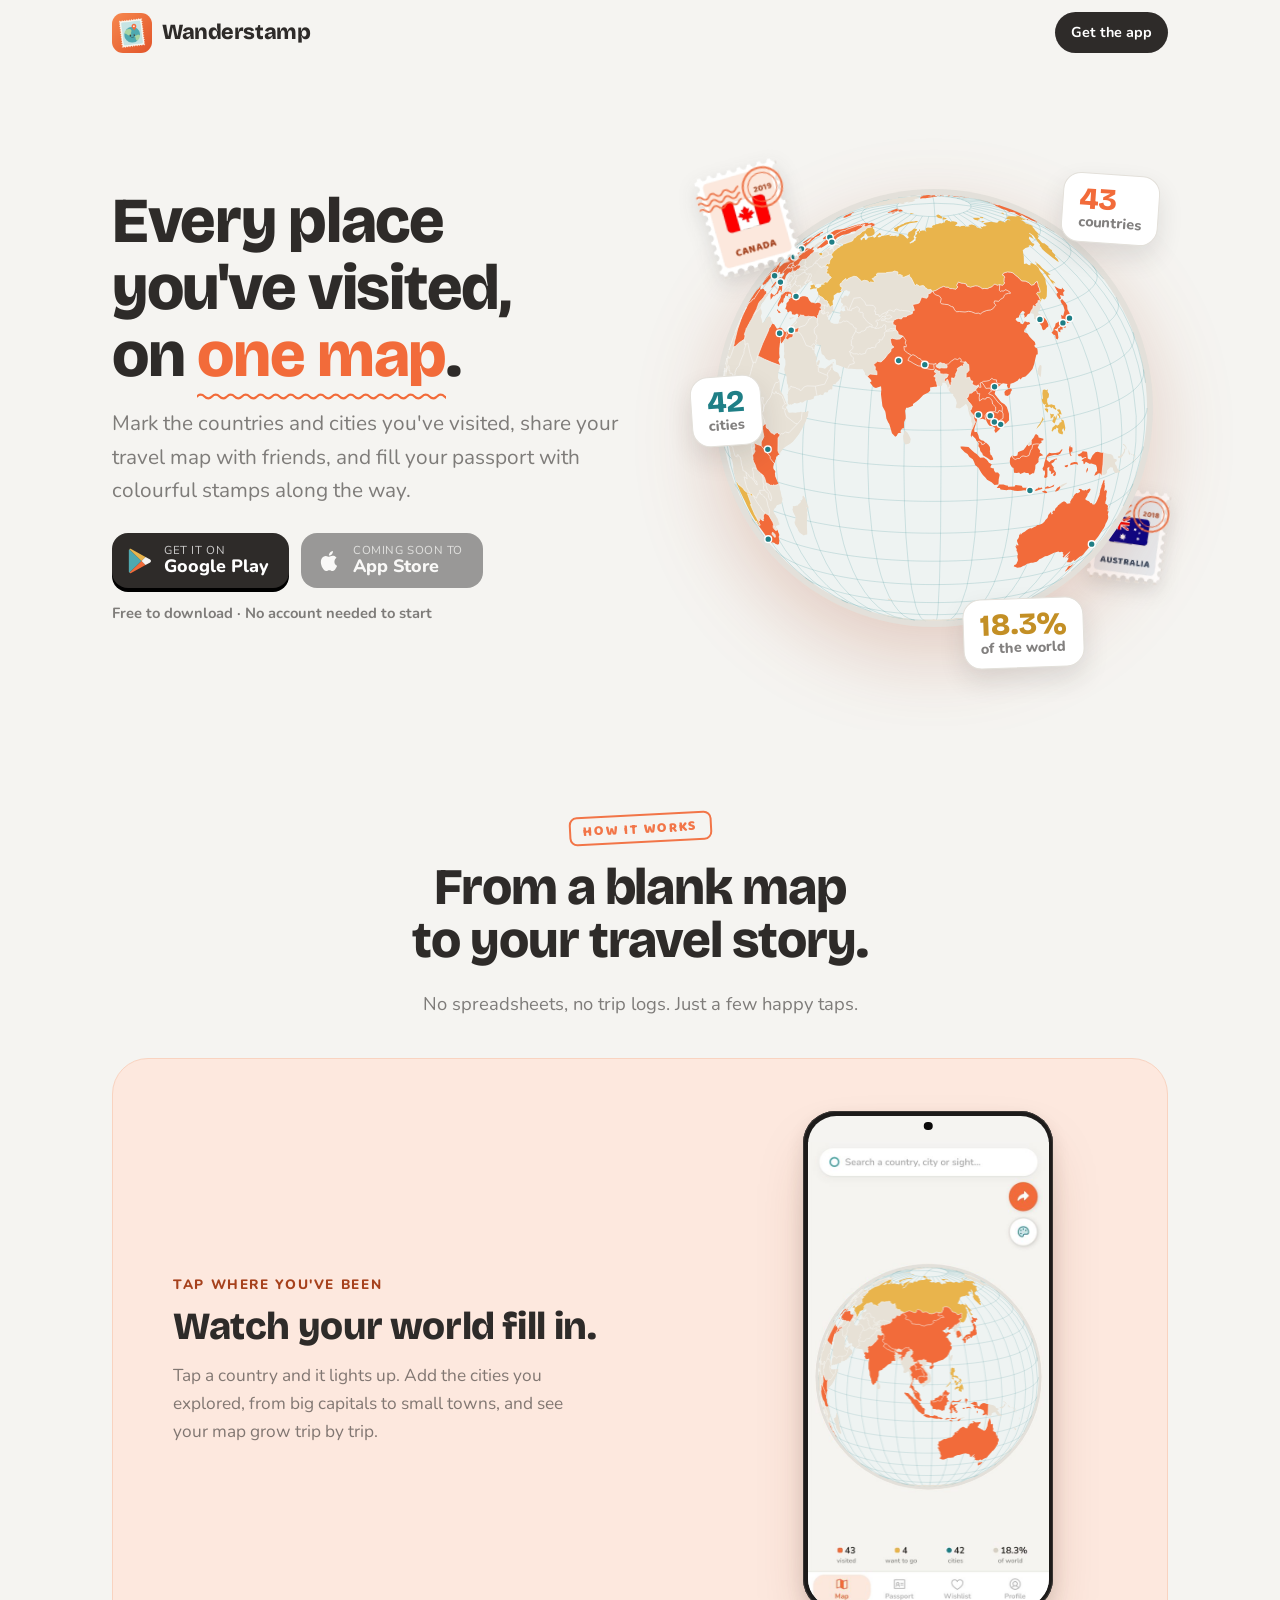
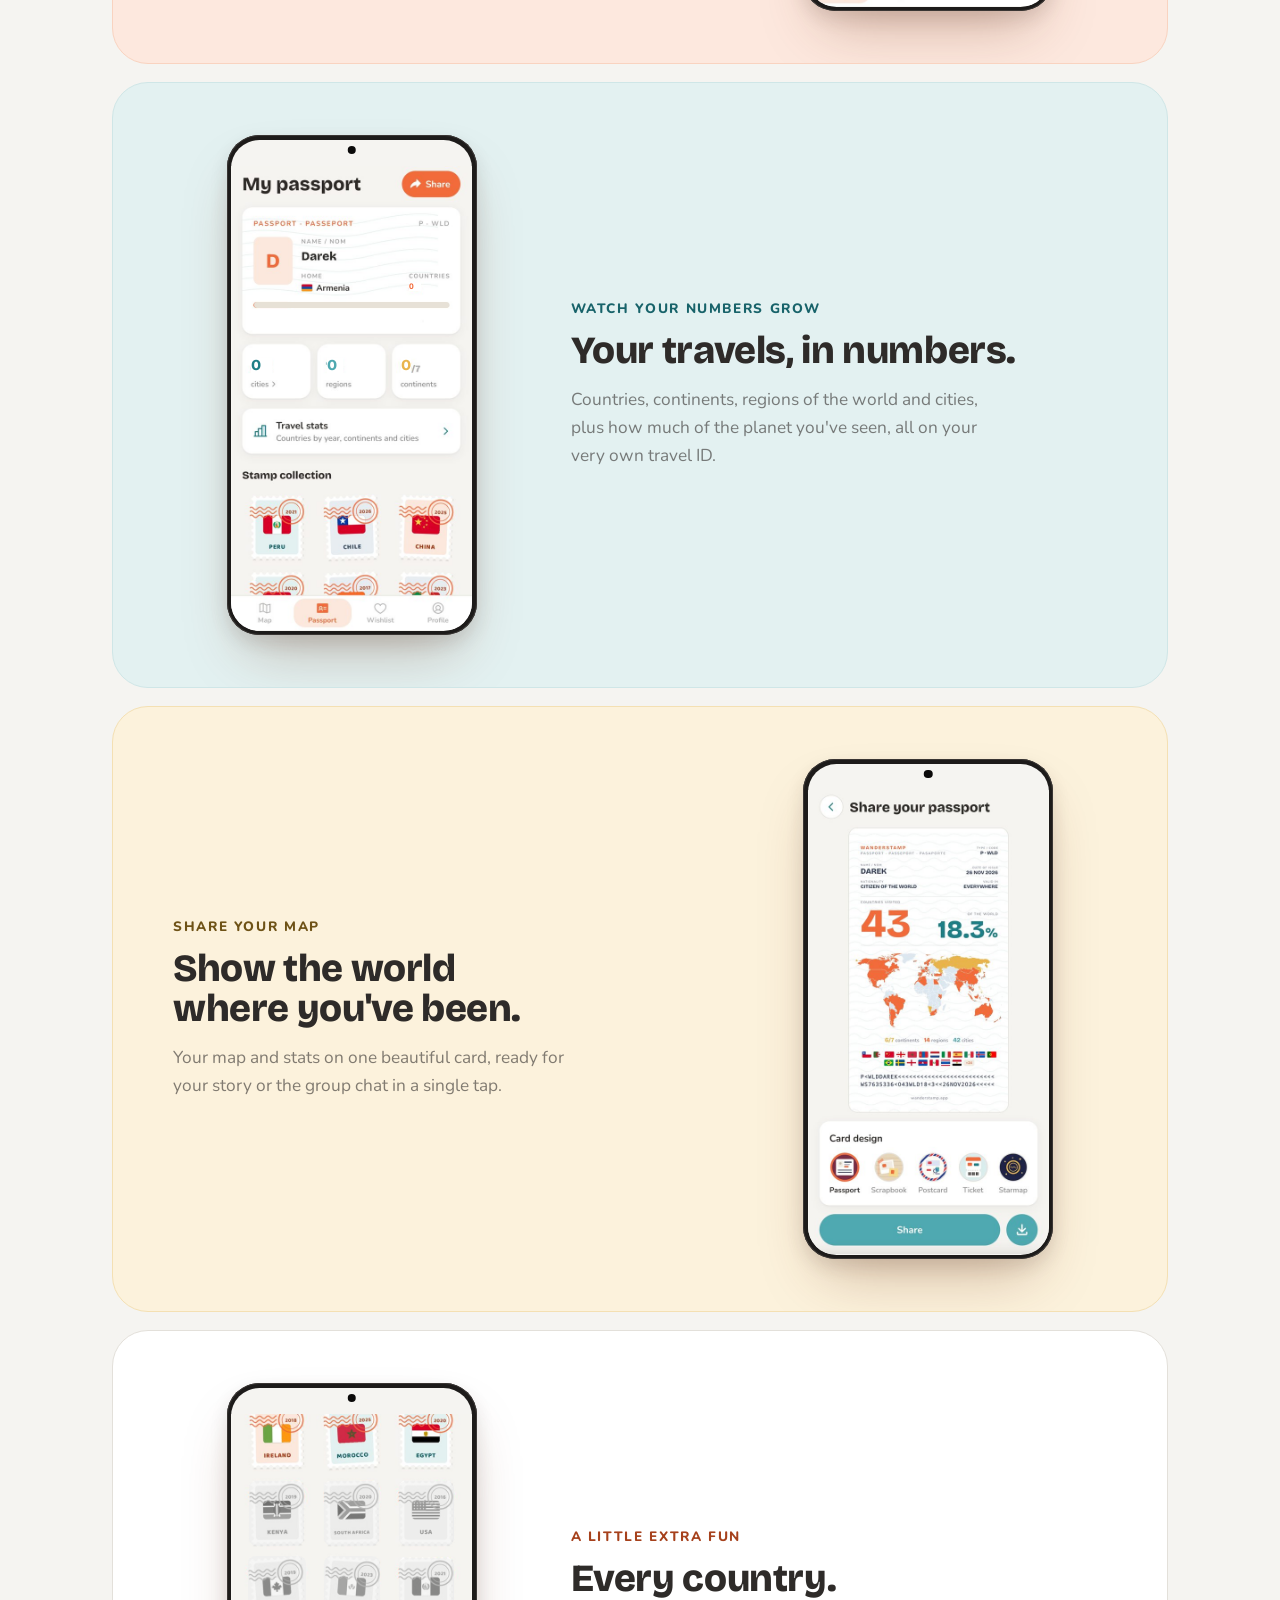
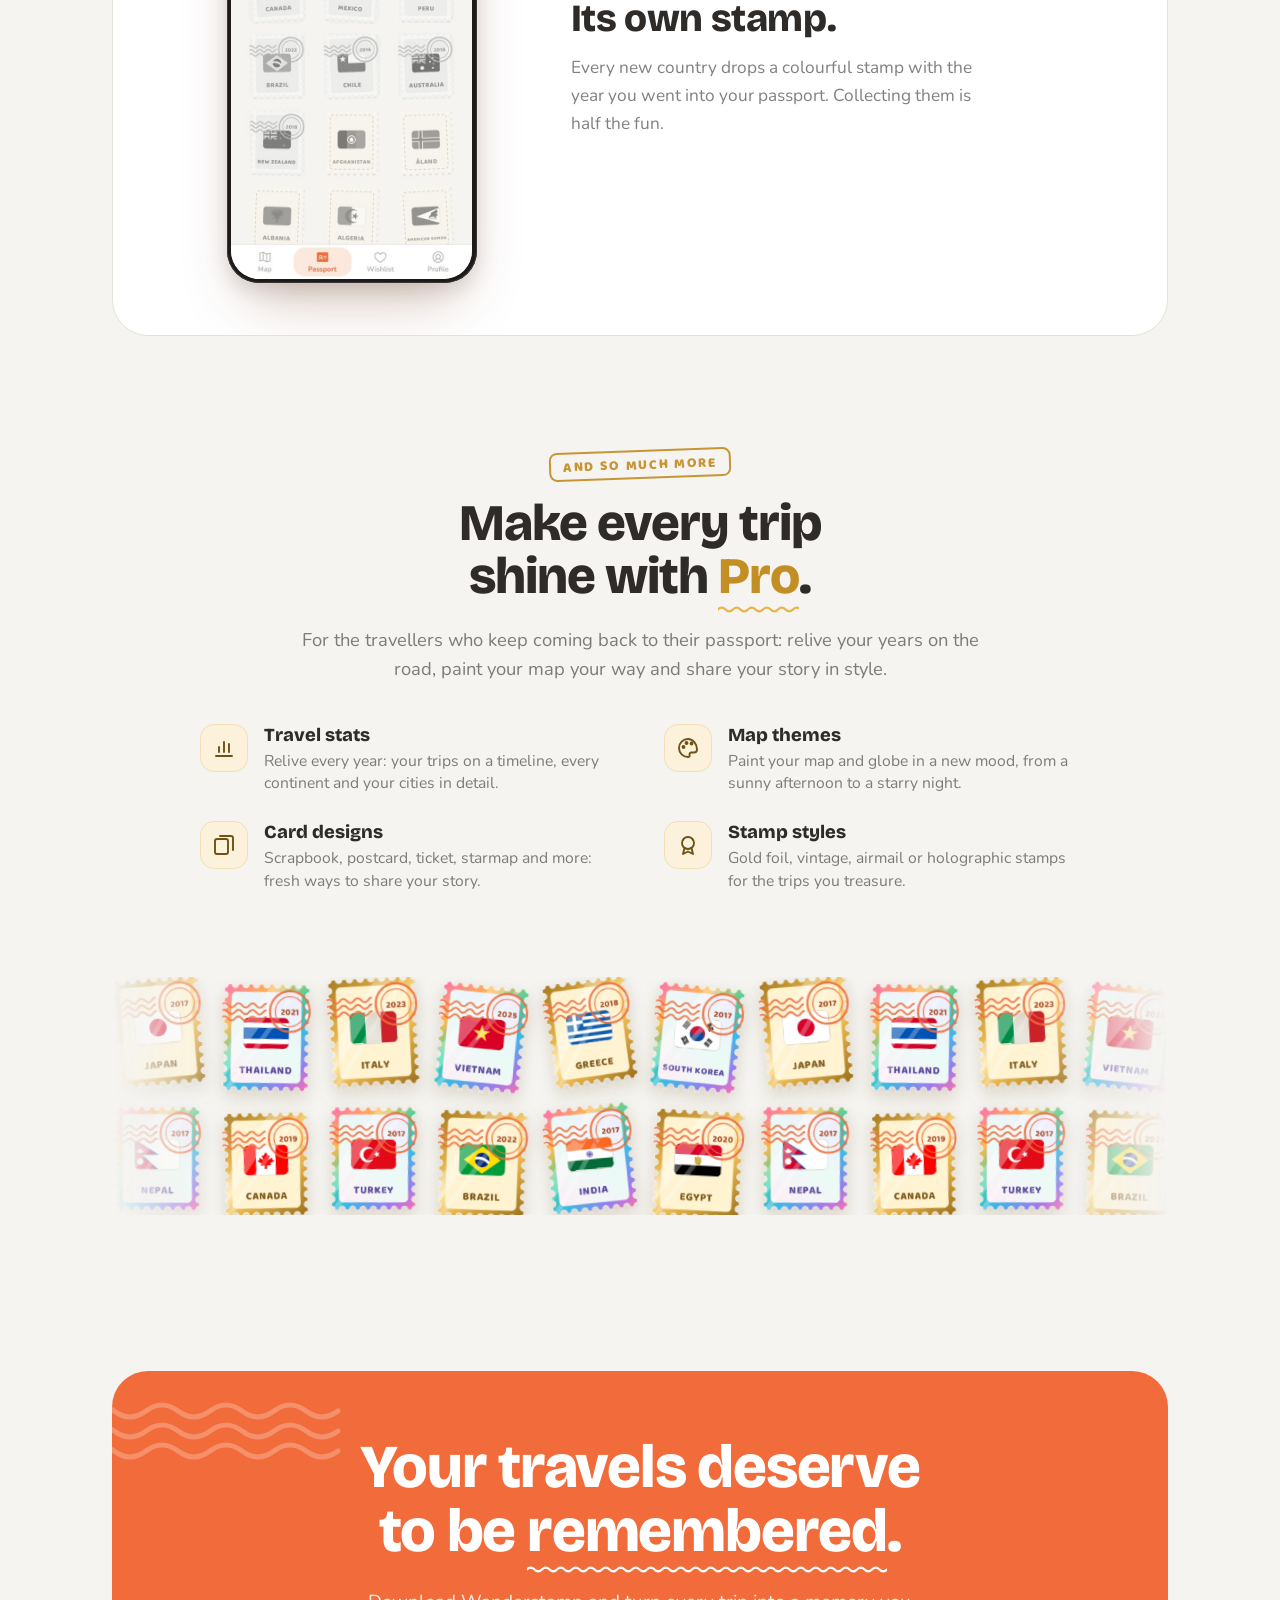
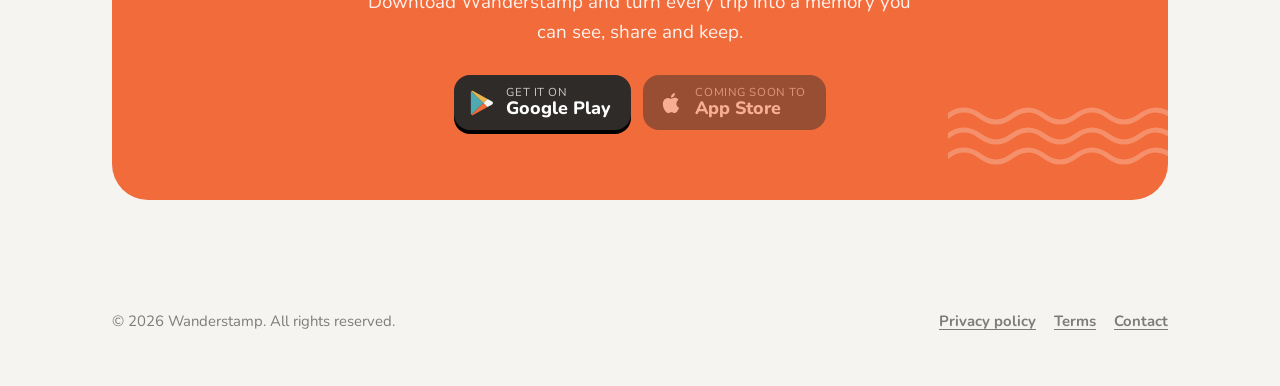
==== commit 3d0ee395: "Feature panels with live phones, Pro section and simpler footer Spinning globe hero, four animated p" ====
--- a/index.html
+++ b/index.html
@@ -4,10 +4,10 @@
   <meta charset="utf-8">
   <meta name="viewport" content="width=device-width, initial-scale=1">
   <title>Wanderstamp: Countries Visited</title>
-  <meta name="description" content="Tap the countries you've been to and collect a colourful stamp for each one. Wanderstamp is a happy little travel passport for Android.">
+  <meta name="description" content="Track the countries, cities and regions you've visited on one beautiful map, build your travel passport and share it with friends.">
   <meta name="theme-color" content="#F5F4F1">
   <meta property="og:title" content="Wanderstamp: Countries Visited">
-  <meta property="og:description" content="Collect the world, one stamp at a time. A happy little travel passport for Android.">
+  <meta property="og:description" content="Every place you've visited, on one map. Mark countries and cities, share your travel map and fill your passport with stamps.">
   <meta property="og:type" content="website">
   <meta property="og:image" content="https://wanderstamp.app/assets/icon.png">
   <link rel="icon" type="image/png" href="assets/favicon.png">
@@ -50,338 +50,220 @@
         Wanderstamp
       </a>
       <nav aria-label="Main">
-        <a class="opt" href="#how">How it works</a>
-        <a class="opt" href="#inside">Inside</a>
-        <a class="opt" href="#pro">Pro</a>
-        <a class="opt" href="#faq">FAQ</a>
         <a class="pill" href="#get">Get the app</a>
       </nav>
     </div>
   </header>
 
   <main id="main">
-    <!-- Hero -->
-    <div class="wrap hero">
-      <div>
-        <span class="inked">A travel passport for Android</span>
-        <h1>Collect the world, one <span class="wavy">stamp</span> at a time.</h1>
-        <p class="lead">
-          Tap the countries you've been to and watch them land in your passport as colourful
-          little stamps. It's the happiest way to remember everywhere you've been, and to dream
-          up where you'll go next.
-        </p>
-        <div class="cta">
-          <!-- PLAY STORE BUTTON: once the app is live, replace this <span> with Google's official
-               "Get it on Google Play" badge (https://play.google.com/intl/en_us/badges/), linked to
-               https://play.google.com/store/apps/details?id=<android.package from app.json>. -->
-          <span class="play-soon" role="note">
-            <svg width="26" height="28" viewBox="0 0 26 28" aria-hidden="true">
+    <!-- Hero: a short pitch and the map phone with real stamps stuck around it -->
+    <div class="hero-band">
+      <div class="wrap hero">
+        <div class="hero-copy">
+          <h1>Every place you've visited, on <span class="wavy">one map</span>.</h1>
+          <p class="lead">Mark the countries and cities you've visited, share your travel map with friends, and fill your passport with colourful stamps along the way.</p>
+          <div class="cta">
+            <!-- STORE BUTTONS: once the app is live, replace each <span> with the store's official
+                 badge (https://play.google.com/intl/en_us/badges/ and
+                 https://developer.apple.com/app-store/marketing/guidelines/), linked to its listing. -->
+            <span class="play-soon" role="note">
+            <svg width="24" height="26" viewBox="0 0 26 28" aria-hidden="true">
               <path d="M1.5 1.2 14.6 14 1.5 26.8c-.4-.3-.6-.8-.6-1.4V2.6c0-.6.2-1.1.6-1.4Z" fill="#4FA9B0"/>
               <path d="m19 9.6-4.4 4.4-13.1-12.8c.5-.4 1.2-.5 1.9-.1L19 9.6Z" fill="#E9B44C"/>
               <path d="m19 18.4-15.6 8.5c-.7.4-1.4.3-1.9-.1L14.6 14l4.4 4.4Z" fill="#F26B3A"/>
               <path d="m24 15.6-5 2.8-4.4-4.4L19 9.6l5 2.8c1.2.7 1.2 2.5 0 3.2Z" fill="#F5F4F1"/>
             </svg>
-            <span><small>Coming soon to</small><strong>Google Play</strong></span>
-          </span>
-          <a class="peek" href="#how">Take a peek <span aria-hidden="true">↓</span></a>
-        </div>
-        <ul class="small-print">
-          <li>Free to use</li>
-          <li>No sign-up needed</li>
-          <li>No ads</li>
-        </ul>
-      </div>
-
-      <div class="hero-art">
-        <figure class="phone">
-          <div class="screen"><img src="assets/shot-map.jpg" alt="The Wanderstamp globe: visited countries in orange, wishlist countries in yellow and visited cities as teal dots" width="540" height="1040"></div>
-        </figure>
-        <img class="sticker s1" src="assets/stamp-canada.png" alt="" width="258" height="304">
-        <img class="sticker s2" src="assets/stamp-gold-japan.png" alt="" width="246" height="294">
-        <img class="sticker s3" src="assets/stamp-peru.png" alt="" width="245" height="289">
-        <div class="note"><b>43</b>countries<br>and counting!</div>
+              <span><small>Get it on</small><strong>Google Play</strong></span>
+            </span>
+            <span class="play-soon is-soon" role="note">
+            <svg width="24" height="26" viewBox="0 0 24 24" aria-hidden="true"><path fill="#fff" d="M18.71 19.5c-.83 1.24-1.71 2.45-3.05 2.47-1.34.03-1.77-.79-3.29-.79-1.53 0-2 .77-3.27.82-1.31.05-2.3-1.32-3.14-2.53C4.25 17 2.94 12.45 4.7 9.39c.87-1.52 2.43-2.48 4.12-2.51 1.28-.02 2.5.87 3.29.87.78 0 2.26-1.07 3.81-.91.65.03 2.47.26 3.64 1.98-.09.06-2.17 1.28-2.15 3.81.03 3.02 2.65 4.03 2.68 4.04-.03.07-.42 1.44-1.38 2.83M13 3.5c.73-.83 1.94-1.46 2.94-1.5.13 1.17-.34 2.35-1.04 3.19-.69.85-1.83 1.51-2.95 1.42-.15-1.15.41-2.35 1.05-3.11z"/></svg>
+              <span><small>Coming soon to</small><strong>App Store</strong></span>
+            </span>
+          </div>
+          <p class="hero-note">Free to download · No account needed to start</p>
+        </div>
+        <div class="hero-art">
+          <div class="globe-wrap">
+            <img class="globe-hero" src="assets/obj-globe.png" alt="" width="560" height="560">
+            <canvas role="img" aria-label="A spinning Wanderstamp globe: visited countries in orange, wishlist countries in yellow and visited cities as teal dots"></canvas>
+          </div>
+          <img class="sticker s1" src="assets/stamp-canada.png" alt="" width="258" height="304">
+          <img class="sticker s2" src="assets/stamp-australia.png" alt="" width="251" height="297">
+          <div class="stat-card c1"><b>43</b>countries</div>
+          <div class="stat-card c2"><b>42</b>cities</div>
+          <div class="stat-card c3"><b>18.3%</b>of the world</div>
+        </div>
       </div>
     </div>
 
-    <!-- A row of real stamps from the app, drifting by -->
-    <div class="strip" aria-hidden="true">
-      <div class="strip-track">
-        <img src="assets/stamp-usa.png" alt="" width="247" height="291" loading="lazy">
-        <img src="assets/stamp-gold-greece.png" alt="" width="258" height="305" loading="lazy">
-        <img src="assets/stamp-brazil.png" alt="" width="246" height="292" loading="lazy">
-        <img src="assets/stamp-kenya.png" alt="" width="248" height="295" loading="lazy">
-        <img src="assets/stamp-gold-italy.png" alt="" width="246" height="294" loading="lazy">
-        <img src="assets/stamp-australia.png" alt="" width="250" height="295" loading="lazy">
-        <img src="assets/stamp-mexico.png" alt="" width="253" height="304" loading="lazy">
-        <img src="assets/stamp-gold-nepal.png" alt="" width="254" height="303" loading="lazy">
-        <img src="assets/stamp-chile.png" alt="" width="249" height="296" loading="lazy">
-        <img src="assets/stamp-south-africa.png" alt="" width="248" height="295" loading="lazy">
-        <img src="assets/stamp-gold-spain.png" alt="" width="246" height="291" loading="lazy">
-        <img src="assets/stamp-new-zealand.png" alt="" width="246" height="293" loading="lazy">
-        <!-- the same again, so the loop has no seam -->
-        <img src="assets/stamp-usa.png" alt="" width="247" height="291" loading="lazy">
-        <img src="assets/stamp-gold-greece.png" alt="" width="258" height="305" loading="lazy">
-        <img src="assets/stamp-brazil.png" alt="" width="246" height="292" loading="lazy">
-        <img src="assets/stamp-kenya.png" alt="" width="248" height="295" loading="lazy">
-        <img src="assets/stamp-gold-italy.png" alt="" width="246" height="294" loading="lazy">
-        <img src="assets/stamp-australia.png" alt="" width="250" height="295" loading="lazy">
-        <img src="assets/stamp-mexico.png" alt="" width="253" height="304" loading="lazy">
-        <img src="assets/stamp-gold-nepal.png" alt="" width="254" height="303" loading="lazy">
-        <img src="assets/stamp-chile.png" alt="" width="249" height="296" loading="lazy">
-        <img src="assets/stamp-south-africa.png" alt="" width="248" height="295" loading="lazy">
-        <img src="assets/stamp-gold-spain.png" alt="" width="246" height="291" loading="lazy">
-        <img src="assets/stamp-new-zealand.png" alt="" width="246" height="293" loading="lazy">
-      </div>
-    </div>
-
-    <!-- How it works -->
+    <!-- How it works: one panel per step, each feature shown as a thing you could hold -->
     <section id="how">
       <div class="wrap">
-        <div class="section-head reveal">
+        <div class="section-head center reveal">
           <span class="inked">How it works</span>
-          <h2>Tap, thunk, done.</h2>
-          <p>No forms, no trip logs, no homework. Just the places you've been.</p>
-        </div>
-        <ol class="steps" style="list-style: none; padding: 0; margin: 0">
-          <li class="step reveal">
-            <h3>Spin the globe</h3>
-            <p>Find a country you've been to. Give the globe a spin, or just search for it.</p>
-          </li>
-          <li class="step reveal">
-            <h3>Tap to stamp it</h3>
-            <p>Thunk! A stamp with the year of your trip lands in your passport.</p>
-          </li>
-          <li class="step reveal">
-            <h3>Watch your world fill up</h3>
-            <p>Country by country, your map turns orange and your countries, continents and cities
-              add up.</p>
-          </li>
-        </ol>
-
-        <div class="try reveal">
-          <div>
-            <h3>Go on, give it a try</h3>
-            <p>This is how it feels in the app. Tap a blank stamp and see what happens.</p>
-          </div>
-          <div>
-            <div class="slots">
-              <button class="slot" type="button" aria-label="Stamp Peru">
-                <span class="blank">Peru</span>
-                <img src="assets/stamp-peru.png" alt="" width="245" height="289" loading="lazy">
-              </button>
-              <button class="slot" type="button" aria-label="Stamp Australia">
-                <span class="blank">Australia</span>
-                <img src="assets/stamp-australia.png" alt="" width="250" height="295" loading="lazy">
-              </button>
-              <button class="slot" type="button" aria-label="Stamp Kenya">
-                <span class="blank">Kenya</span>
-                <img src="assets/stamp-kenya.png" alt="" width="248" height="295" loading="lazy">
-              </button>
-            </div>
-            <button class="slots-reset" type="button">Start over</button>
-          </div>
+          <h2>From a blank map to your travel story.</h2>
+          <p>No spreadsheets, no trip logs. Just a few happy taps.</p>
+        </div>
+
+        <div class="feats">
+          <article class="feat feat-sunset feat-phone reveal">
+            <div class="feat-copy">
+              <span class="eyebrow">Tap where you've been</span>
+              <h3 class="one-line">Watch your world fill in.</h3>
+              <p>Tap a country and it lights up. Add the cities you explored, from big capitals to
+                small towns, and see your map grow trip by trip.</p>
+            </div>
+            <div class="feat-art phone-art">
+              <figure class="phone">
+                <div class="screen"><div class="map-shot">
+                  <img src="assets/shot-map.jpg" alt="The map screen: tap Vietnam, mark it as visited on its page, and it fills in orange on the globe" width="540" height="1040" loading="lazy">
+                  <canvas class="fill-globe" aria-hidden="true"></canvas>
+                  <div class="sheet" aria-hidden="true">
+                    <img src="assets/shot-country.jpg" alt="" width="540" height="1040" loading="lazy">
+                    <span class="visit-btn"><svg viewBox="0 0 24 24"><path d="M12 2a7 7 0 0 0-7 7c0 5 7 13 7 13s7-8 7-13a7 7 0 0 0-7-7Zm0 9.5A2.5 2.5 0 1 1 12 6.5a2.5 2.5 0 0 1 0 5Z"/></svg>Visited</span>
+                  </div>
+                  <span class="tap" aria-hidden="true"></span>
+                </div></div>
+              </figure>
+            </div>
+          </article>
+
+          <article class="feat feat-teal feat-phone flip reveal">
+            <div class="feat-copy">
+              <span class="eyebrow">Watch your numbers grow</span>
+              <h3 class="one-line">Your travels, in numbers.</h3>
+              <p>Countries, continents, regions of the world and cities, plus how much of the planet
+                you've seen, all on your very own travel ID.</p>
+            </div>
+            <div class="feat-art phone-art">
+              <figure class="phone">
+                <div class="screen"><div class="pass-shot">
+                  <img src="assets/shot-passport.jpg" alt="My passport: an ID card with the traveller's name, home country Armenia and 128 countries, then 42 cities, 14 regions, 6 of 7 continents and the first stamps" width="540" height="1040" loading="lazy">
+                  <span class="pnum p-countries" data-to="128" aria-hidden="true">128</span>
+                  <span class="pbar" data-fill="54.5%" aria-hidden="true"><i></i></span>
+                  <span class="pnum p-cities" data-to="42" aria-hidden="true">42</span>
+                  <span class="pnum p-regions" data-to="14" aria-hidden="true">14</span>
+                  <span class="pnum p-conts" data-to="6" aria-hidden="true">6</span>
+                </div></div>
+              </figure>
+            </div>
+          </article>
+
+          <article class="feat feat-sun feat-phone reveal">
+            <div class="feat-copy">
+              <span class="eyebrow">Share your map</span>
+              <h3>Show the world<br>where you've been.</h3>
+              <p>Your map and stats on one beautiful card, ready for your story or the group chat in
+                a single tap.</p>
+            </div>
+            <div class="feat-art phone-art">
+              <figure class="phone">
+                <div class="screen"><div class="share-shot"><img src="assets/shot-share.jpg" alt="Share your passport: a passport card with the traveller's countries, share of the world, a world map and flags, and the card designs to choose from" width="540" height="1040" loading="lazy"><span class="sh-layer" aria-hidden="true"><span class="sh-press"></span><span class="sh-dim"></span><span class="sh-sheet"><b>Share to</b><span class="sh-apps"><span class="sh-app a1"><svg viewBox="0 0 48 48"><defs><linearGradient id="ig-g" x1="0" y1="1" x2="1" y2="0"><stop offset="0" stop-color="#FEDA75"/><stop offset=".3" stop-color="#FA7E1E"/><stop offset=".6" stop-color="#D62976"/><stop offset="1" stop-color="#4F5BD5"/></linearGradient></defs><rect width="48" height="48" rx="13" fill="url(#ig-g)"/><rect x="11" y="11" width="26" height="26" rx="8" fill="none" stroke="#fff" stroke-width="3.2"/><circle cx="24" cy="24" r="6.2" fill="none" stroke="#fff" stroke-width="3.2"/><circle cx="31.6" cy="16.4" r="1.9" fill="#fff"/></svg><i>Instagram</i></span><span class="sh-app a2"><svg viewBox="0 0 48 48"><circle cx="24" cy="24" r="24" fill="#1877F2"/><path d="M26.6 48V30.4h5.6l.9-6.6h-6.5v-4.2c0-1.9.6-3.2 3.3-3.2h3.4v-5.9c-.6-.1-2.6-.3-4.9-.3-4.9 0-8.2 3-8.2 8.4v5.2h-5.5v6.6h5.5V48z" fill="#fff"/></svg><i>Facebook</i></span><span class="sh-app a3"><svg viewBox="0 0 48 48"><rect width="48" height="48" rx="13" fill="#111"/><text x="24" y="33.5" text-anchor="middle" font-family="Nunito, sans-serif" font-weight="800" font-size="30" fill="#fff">@</text></svg><i>Threads</i></span><span class="sh-app a4"><svg viewBox="0 0 48 48"><circle cx="24" cy="24" r="24" fill="#25D366"/><path d="M24 11.5a12.5 12.5 0 0 0-10.8 18.8L11.6 36.5l6.4-1.6A12.5 12.5 0 1 0 24 11.5z" fill="none" stroke="#fff" stroke-width="2.8" stroke-linejoin="round"/><path d="M19.4 18.6c.4-.9 1-.9 1.4-.9h.8c.3 0 .6.1.8.7l1 2.4c.1.3.1.6-.1.9l-.8 1c-.2.2-.2.5 0 .8a8.6 8.6 0 0 0 4 3.6c.3.1.6.1.8-.1l1.1-1.3c.2-.3.5-.3.8-.2l2.4 1.1c.4.2.6.3.6.6 0 .8-.3 2-1.5 2.6-1.1.6-2.6.5-4.7-.3a13 13 0 0 1-6.2-5.7c-1-1.7-1-3.6-.4-5.2z" fill="#fff"/></svg><i>WhatsApp</i></span></span></span><span class="sh-tap t1"></span><span class="sh-tap t2"></span></span></div></div>
+              </figure>
+            </div>
+          </article>
+
+          <article class="feat feat-white feat-phone flip reveal">
+            <div class="feat-copy">
+              <span class="eyebrow">A little extra fun</span>
+              <h3>Every country.<br>Its own stamp.</h3>
+              <p>Every new country drops a colourful stamp with the year you went into your passport.
+                Collecting them is half the fun.</p>
+            </div>
+            <div class="feat-art phone-art">
+              <figure class="phone">
+                <div class="screen"><div class="stamps-shot"><img src="assets/shot-stamps.jpg" alt="The stamp collection: a colourful stamp with the year for each visited country, and dashed outlines for the ones still to collect" width="540" height="1040" loading="lazy"><div class="gs-layer" aria-hidden="true"><span class="gs" style="left:7.5%;top:14.33%;width:22.87%;height:14.09%"></span><span class="gs-ring" style="left:18.94%;top:21.38%"></span><span class="gs" style="left:38.43%;top:14.33%;width:22.87%;height:14.09%"></span><span class="gs-ring" style="left:49.87%;top:21.38%"></span><span class="gs" style="left:69.44%;top:14.42%;width:22.69%;height:13.94%"></span><span class="gs-ring" style="left:80.78%;top:21.39%"></span><span class="gs" style="left:7.13%;top:30.53%;width:23.89%;height:14.62%"></span><span class="gs-ring" style="left:19.07%;top:37.84%"></span><span class="gs" style="left:38.52%;top:30.53%;width:23.43%;height:14.62%"></span><span class="gs-ring" style="left:50.23%;top:37.84%"></span><span class="gs" style="left:69.44%;top:30.87%;width:22.69%;height:13.94%"></span><span class="gs-ring" style="left:80.78%;top:37.84%"></span><span class="gs" style="left:7.59%;top:47.26%;width:22.78%;height:14.04%"></span><span class="gs-ring" style="left:18.98%;top:54.28%"></span><span class="gs" style="left:38.43%;top:47.16%;width:23.06%;height:14.23%"></span><span class="gs-ring" style="left:49.96%;top:54.27%"></span><span class="gs" style="left:69.17%;top:47.16%;width:23.15%;height:14.23%"></span><span class="gs-ring" style="left:80.75%;top:54.27%"></span><span class="gs" style="left:7.78%;top:63.7%;width:22.78%;height:14.09%"></span><span class="gs-ring" style="left:19.17%;top:70.75%"></span></div></div></div>
+              </figure>
+            </div>
+          </article>
         </div>
       </div>
     </section>
 
-    <!-- A peek inside -->
-    <section id="inside" style="padding-top: 20px">
+    <!-- Pro: a big postage stamp with everything Pro adds -->
+    <section id="pro" style="padding-top: 30px">
       <div class="wrap">
-        <div class="section-head reveal">
-          <span class="inked teal">A peek inside</span>
-          <h2>Little pages for big memories</h2>
-          <p>Everything you love about travelling, kept in one cheerful passport.</p>
-        </div>
-        <div class="bento">
-          <article class="card card-sunset wide reveal">
-            <div class="copy">
-              <span class="tag">Passport</span>
-              <h3>Your passport, page by page</h3>
-              <p>Your name, your home country and every stamp you've collected, all in one place.
-                Flip through it on a slow evening and relive the good bits.</p>
-            </div>
-            <figure class="phone">
-              <div class="screen"><img src="assets/shot-passport.jpg" alt="My passport: an ID card with the traveller's name and home country, 43 countries, 42 cities, 14 regions, 6 of 7 continents and the first stamps" width="540" height="1040" loading="lazy"></div>
-            </figure>
-          </article>
-          <article class="card card-teal narrow reveal">
-            <span class="tag">Countries</span>
-            <h3>Every country has a story</h3>
-            <p>A photo, the top cities and sights, and room for a note about your trip.</p>
-            <figure class="phone">
-              <div class="screen"><img src="assets/shot-country.jpg" alt="Vietnam's page: a photo of Ha Long Bay, its stamp from 2013, a note and the visited cities Hanoi and Ho Chi Minh City" width="540" height="1040" loading="lazy"></div>
-            </figure>
-          </article>
-          <article class="card card-sun half reveal">
-            <span class="tag">Sharing</span>
-            <h3>Show off where you've been</h3>
-            <p>Turn your travels into a passport card, ready for your story or the group chat.
-              Pick from five designs.</p>
-            <figure class="phone">
-              <div class="screen"><img src="assets/shot-share.jpg" alt="Share your passport: a passport card with 43 countries, 18.3% of the world, a world map and flags, and the five card designs" width="540" height="1040" loading="lazy"></div>
-            </figure>
-          </article>
-          <article class="card card-sand half reveal">
-            <span class="tag">Wishlist</span>
-            <h3>Dream up the next trip</h3>
-            <p>Save the countries, cities and sights you can't stop thinking about. Future you
-              will thank you.</p>
-            <figure class="phone">
-              <div class="screen"><img src="assets/shot-wishlist.jpg" alt="The wishlist with seven countries, including Argentina, Mongolia, Namibia and Georgia" width="540" height="1040" loading="lazy"></div>
-            </figure>
-          </article>
+        <div class="section-head center reveal">
+          <span class="inked sun">And so much more</span>
+          <h2>Make every trip shine with <span class="wavy gold">Pro</span>.</h2>
+          <p>For the travellers who keep coming back to their passport: relive your years on the
+            road, paint your map your way and share your story in style.</p>
+        </div>
+        <ul class="pro-list reveal">
+          <li><span class="pro-ico"><svg viewBox="0 0 24 24" aria-hidden="true"><path d="M4 20h16M7 16v-5M12 16V6M17 16v-8"/></svg></span><div><b>Travel stats</b><span>Relive every year: your trips on a timeline, every continent and your cities in detail.</span></div></li>
+          <li><span class="pro-ico"><svg viewBox="0 0 24 24" aria-hidden="true"><path d="M12 3a9 9 0 1 0 0 18c1.4 0 2-1 1.6-2.1-.5-1.3.4-2.4 1.8-2.4H18a3 3 0 0 0 3-3c0-5.5-4-10.5-9-10.5Z"/><circle cx="7.5" cy="11" r="1"/><circle cx="10.5" cy="7" r="1"/><circle cx="15.5" cy="7.5" r="1"/></svg></span><div><b>Map themes</b><span>Paint your map and globe in a new mood, from a sunny afternoon to a starry night.</span></div></li>
+          <li><span class="pro-ico"><svg viewBox="0 0 24 24" aria-hidden="true"><rect x="3" y="6" width="13" height="15" rx="2"/><path d="M8 3h11a2 2 0 0 1 2 2v12"/></svg></span><div><b>Card designs</b><span>Scrapbook, postcard, ticket, starmap and more: fresh ways to share your story.</span></div></li>
+          <li><span class="pro-ico"><svg viewBox="0 0 24 24" aria-hidden="true"><circle cx="12" cy="10" r="6"/><path d="m8.5 15-1.5 6 5-2.5 5 2.5-1.5-6"/></svg></span><div><b>Stamp styles</b><span>Gold foil, vintage, airmail or holographic stamps for the trips you treasure.</span></div></li>
+        </ul>
+        <div class="pro-strip drift-rows" aria-hidden="true">
+          <div class="drift-track">
+            <img src="assets/stamp-gold-japan.png" alt="" width="248" height="295" loading="lazy">
+            <img src="assets/stamp-holo-thailand.png" alt="" width="252" height="299" loading="lazy">
+            <img src="assets/stamp-gold-italy.png" alt="" width="246" height="295" loading="lazy">
+            <img src="assets/stamp-holo-vietnam.png" alt="" width="251" height="303" loading="lazy">
+            <img src="assets/stamp-gold-greece.png" alt="" width="258" height="306" loading="lazy">
+            <img src="assets/stamp-holo-south-korea.png" alt="" width="250" height="303" loading="lazy">
+            <img src="assets/stamp-gold-japan.png" alt="" width="248" height="295" loading="lazy">
+            <img src="assets/stamp-holo-thailand.png" alt="" width="252" height="299" loading="lazy">
+            <img src="assets/stamp-gold-italy.png" alt="" width="246" height="295" loading="lazy">
+            <img src="assets/stamp-holo-vietnam.png" alt="" width="251" height="303" loading="lazy">
+            <img src="assets/stamp-gold-greece.png" alt="" width="258" height="306" loading="lazy">
+            <img src="assets/stamp-holo-south-korea.png" alt="" width="250" height="303" loading="lazy">
+            <img src="assets/stamp-gold-japan.png" alt="" width="248" height="295" loading="lazy">
+            <img src="assets/stamp-holo-thailand.png" alt="" width="252" height="299" loading="lazy">
+            <img src="assets/stamp-gold-italy.png" alt="" width="246" height="295" loading="lazy">
+            <img src="assets/stamp-holo-vietnam.png" alt="" width="251" height="303" loading="lazy">
+            <img src="assets/stamp-gold-greece.png" alt="" width="258" height="306" loading="lazy">
+            <img src="assets/stamp-holo-south-korea.png" alt="" width="250" height="303" loading="lazy">
+          </div>
+          <div class="drift-track back">
+            <img src="assets/stamp-holo-nepal.png" alt="" width="254" height="304" loading="lazy">
+            <img src="assets/stamp-gold-canada.png" alt="" width="259" height="306" loading="lazy">
+            <img src="assets/stamp-holo-turkey.png" alt="" width="255" height="307" loading="lazy">
+            <img src="assets/stamp-gold-brazil.png" alt="" width="248" height="296" loading="lazy">
+            <img src="assets/stamp-holo-india.png" alt="" width="251" height="299" loading="lazy">
+            <img src="assets/stamp-gold-egypt.png" alt="" width="246" height="291" loading="lazy">
+            <img src="assets/stamp-holo-nepal.png" alt="" width="254" height="304" loading="lazy">
+            <img src="assets/stamp-gold-canada.png" alt="" width="259" height="306" loading="lazy">
+            <img src="assets/stamp-holo-turkey.png" alt="" width="255" height="307" loading="lazy">
+            <img src="assets/stamp-gold-brazil.png" alt="" width="248" height="296" loading="lazy">
+            <img src="assets/stamp-holo-india.png" alt="" width="251" height="299" loading="lazy">
+            <img src="assets/stamp-gold-egypt.png" alt="" width="246" height="291" loading="lazy">
+            <img src="assets/stamp-holo-nepal.png" alt="" width="254" height="304" loading="lazy">
+            <img src="assets/stamp-gold-canada.png" alt="" width="259" height="306" loading="lazy">
+            <img src="assets/stamp-holo-turkey.png" alt="" width="255" height="307" loading="lazy">
+            <img src="assets/stamp-gold-brazil.png" alt="" width="248" height="296" loading="lazy">
+            <img src="assets/stamp-holo-india.png" alt="" width="251" height="299" loading="lazy">
+            <img src="assets/stamp-gold-egypt.png" alt="" width="246" height="291" loading="lazy">
+          </div>
         </div>
       </div>
     </section>
 
-    <!-- Make it yours -->
-    <section id="yours" style="padding-top: 20px">
-      <div class="wrap">
-        <div class="section-head reveal">
-          <span class="inked sun">Make it yours</span>
-          <h2>Your passport, your style</h2>
-          <p>Dress up your stamps and colour in your map, just the way you like it.</p>
-        </div>
-        <div class="yours">
-          <div class="panel reveal">
-            <div class="panel-head"><h3>Stamp styles</h3><span class="pro-pill">PRO</span></div>
-            <p>Classic stamps come free. Collectors can switch to shiny gold foil and more.</p>
-            <div class="stamp-row">
-              <img src="assets/stamp-brazil.png" alt="A classic stamp for Brazil" width="246" height="292" loading="lazy">
-              <img src="assets/stamp-gold-france.png" alt="A gold foil stamp for France" width="258" height="305" loading="lazy">
-              <img src="assets/stamp-gold-greece.png" alt="A gold foil stamp for Greece" width="258" height="305" loading="lazy">
-            </div>
-            <ul class="chips">
-              <li class="on">Classic</li><li>Gold foil</li><li>Vintage</li><li>Airmail</li><li>Holographic</li>
-            </ul>
-          </div>
-          <div class="panel reveal">
-            <div class="panel-head"><h3>Map themes</h3><span class="pro-pill">PRO</span></div>
-            <p>Paint your map and globe in a new mood, from a sunny afternoon to a starry night.</p>
-            <ul class="globes">
-              <li><svg style="--sea:#EEF3F2;--land:#E7E1D6;--vis:#F26B3A;--wish:#E9B44C;--city:#1F7F86;--grid:rgba(31,127,134,.22);--border:#E3E0DA" aria-hidden="true"><use href="#globe"/></svg>Sunset</li>
-              <li><svg style="--sea:#EEF6F9;--land:#DCE7EC;--vis:#2FA6B8;--wish:#E9B44C;--city:#F26B3A;--grid:rgba(47,166,184,.25);--border:#D5E6EC" aria-hidden="true"><use href="#globe"/></svg>Ocean</li>
-              <li><svg style="--sea:#F1F5EA;--land:#E2E7D8;--vis:#3E9C6B;--wish:#F2B544;--city:#2C5F8A;--grid:rgba(62,156,107,.25);--border:#DCE3D0" aria-hidden="true"><use href="#globe"/></svg>Forest</li>
-              <li><svg style="--sea:#F5F1E6;--land:#E8E3D6;--vis:#2E3F66;--wish:#D9A93E;--city:#C9563A;--grid:rgba(46,63,102,.18);--border:#E3DCCB" aria-hidden="true"><use href="#globe"/></svg>Ink</li>
-              <li><svg style="--sea:#2A2540;--land:#4A4362;--vis:#F2C14E;--wish:#6CC3C9;--city:#F26B3A;--grid:rgba(255,255,255,.10);--border:#3A3454" aria-hidden="true"><use href="#globe"/></svg>Night</li>
-            </ul>
-          </div>
-        </div>
-      </div>
-    </section>
-
-    <!-- Pro: a big postage stamp -->
-    <section id="pro" style="padding-top: 30px">
-      <div class="wrap">
-        <div class="pro-wrap reveal">
-          <div class="perforated">
-            <div class="pro">
-              <div>
-                <span class="inked sun">For keen collectors</span>
-                <h2>Wanderstamp Pro</h2>
-                <p class="intro">A little treat for your passport. Pay once and it's yours to keep.
-                  No subscription.</p>
-                <p class="price">€4.99 <small>one time</small></p>
-                <p class="free">Everything else is free: stamping countries and cities, your
-                  wishlist, sharing and backups.</p>
-              </div>
-              <ul>
-                <li>
-                  <span class="ico" aria-hidden="true"><svg width="24" height="24" viewBox="0 0 24 24" fill="none" stroke="currentColor" stroke-width="2.2" stroke-linecap="round" stroke-linejoin="round"><circle cx="12" cy="10" r="6"/><path d="m8.5 15-1.5 6 5-2.5 5 2.5-1.5-6"/></svg></span>
-                  <div><b>Stamp styles</b><span>Gold foil, vintage, airmail or holographic stamps.</span></div>
-                </li>
-                <li>
-                  <span class="ico" aria-hidden="true"><svg width="24" height="24" viewBox="0 0 24 24" fill="none" stroke="currentColor" stroke-width="2.2" stroke-linecap="round" stroke-linejoin="round"><rect x="3" y="6" width="13" height="15" rx="2"/><path d="M8 3h11a2 2 0 0 1 2 2v12"/></svg></span>
-                  <div><b>Card designs</b><span>Scrapbook, Postcard, Ticket and Starmap cards to share.</span></div>
-                </li>
-                <li>
-                  <span class="ico" aria-hidden="true"><svg width="24" height="24" viewBox="0 0 24 24" fill="none" stroke="currentColor" stroke-width="2.2" stroke-linecap="round" stroke-linejoin="round"><path d="M12 3a9 9 0 1 0 0 18c1.4 0 2-1 1.6-2.1-.5-1.3.4-2.4 1.8-2.4H18a3 3 0 0 0 3-3c0-5.5-4-10.5-9-10.5Z"/><circle cx="7.5" cy="11" r="1"/><circle cx="10.5" cy="7" r="1"/><circle cx="15.5" cy="7.5" r="1"/></svg></span>
-                  <div><b>Map themes</b><span>Colour your map and globe your way.</span></div>
-                </li>
-                <li>
-                  <span class="ico" aria-hidden="true"><svg width="24" height="24" viewBox="0 0 24 24" fill="none" stroke="currentColor" stroke-width="2.2" stroke-linecap="round" stroke-linejoin="round"><path d="M4 20h16M7 16v-5M12 16V6M17 16v-8"/></svg></span>
-                  <div><b>Travel stats</b><span>Your trips year by year, every continent and your cities in detail.</span></div>
-                </li>
-              </ul>
-            </div>
-          </div>
-          <img class="sticker" src="assets/stamp-gold-italy.png" alt="" width="246" height="294" loading="lazy">
-        </div>
-      </div>
-    </section>
-
-    <!-- FAQ -->
-    <section id="faq">
-      <div class="wrap">
-        <div class="section-head center reveal">
-          <span class="inked teal">Questions?</span>
-          <h2>Good to know</h2>
-        </div>
-        <div class="faq">
-          <details class="reveal">
-            <summary>Is Wanderstamp free?</summary>
-            <p>Yes! Stamping countries and cities, your wishlist, sharing your passport card and
-              backups are all free. Pro is an optional one-time extra for keen collectors.</p>
-          </details>
-          <details class="reveal">
-            <summary>Do I need to make an account?</summary>
-            <p>Nope. Open the app and start stamping. If you'd like your passport backed up and on
-              more than one phone, you can sign in with Google whenever you like.</p>
-          </details>
-          <details class="reveal">
-            <summary>When can I get it?</summary>
-            <p>Very soon. Wanderstamp is on its way to Google Play. Want a nudge when it's out?
-              Drop us a line at <a href="mailto:dndtech.biz@gmail.com?subject=Tell%20me%20when%20Wanderstamp%20is%20out">dndtech.biz@gmail.com</a>.</p>
-          </details>
-          <details class="reveal">
-            <summary>Is it on iPhone?</summary>
-            <p>Right now Wanderstamp is made for Android phones.</p>
-          </details>
-          <details class="reveal">
-            <summary>What counts as a visit?</summary>
-            <p>That's up to you. A two-week adventure, a weekend away or a layover you fell in love
-              with: if it means something to you, stamp it.</p>
-          </details>
-          <details class="reveal">
-            <summary>A place is missing or something looks wrong?</summary>
-            <p>Please tell us! Send an email, or use <b>Profile → Send feedback</b> in the app, and
-              we'll put it right.</p>
-          </details>
-        </div>
-      </div>
-    </section>
-
     <!-- Last call -->
-    <section id="get" style="padding-top: 10px; padding-bottom: 40px">
+    <section id="get" style="padding-top: 72px; padding-bottom: 40px">
       <div class="wrap">
         <div class="last reveal">
           <svg class="waves a" viewBox="0 0 260 60" aria-hidden="true"><path d="M0 10q16-12 32 0t32 0 32 0 32 0 32 0 32 0 32 0 32 0M0 30q16-12 32 0t32 0 32 0 32 0 32 0 32 0 32 0 32 0M0 50q16-12 32 0t32 0 32 0 32 0 32 0 32 0 32 0 32 0" fill="none" stroke="#fff" stroke-width="5" stroke-linecap="round"/></svg>
           <svg class="waves b" viewBox="0 0 260 60" aria-hidden="true"><path d="M0 10q16-12 32 0t32 0 32 0 32 0 32 0 32 0 32 0 32 0M0 30q16-12 32 0t32 0 32 0 32 0 32 0 32 0 32 0 32 0M0 50q16-12 32 0t32 0 32 0 32 0 32 0 32 0 32 0 32 0" fill="none" stroke="#fff" stroke-width="5" stroke-linecap="round"/></svg>
-          <img class="sticker s1" src="assets/stamp-new-zealand.png" alt="" width="246" height="293" loading="lazy">
-          <img class="sticker s2" src="assets/stamp-gold-spain.png" alt="" width="246" height="291" loading="lazy">
-          <h2>Your next stamp is waiting.</h2>
-          <p>Wanderstamp is landing on Google Play very soon. Time to dust off those travel
-            memories.</p>
-          <!-- PLAY STORE BUTTON: swap for the official badge once the app is live (see the hero). -->
-          <span class="play-soon light" role="note">
-            <svg width="26" height="28" viewBox="0 0 26 28" aria-hidden="true">
+          <h2>Your travels deserve to be <span class="wavy light">remembered</span>.</h2>
+          <p>Download Wanderstamp and turn every trip into a memory you can see, share and keep.</p>
+          <!-- STORE BUTTONS: swap for the official badges once the app is live (see the hero). -->
+          <div class="cta center-cta">
+          <span class="play-soon" role="note">
+            <svg width="24" height="26" viewBox="0 0 26 28" aria-hidden="true">
               <path d="M1.5 1.2 14.6 14 1.5 26.8c-.4-.3-.6-.8-.6-1.4V2.6c0-.6.2-1.1.6-1.4Z" fill="#4FA9B0"/>
               <path d="m19 9.6-4.4 4.4-13.1-12.8c.5-.4 1.2-.5 1.9-.1L19 9.6Z" fill="#E9B44C"/>
               <path d="m19 18.4-15.6 8.5c-.7.4-1.4.3-1.9-.1L14.6 14l4.4 4.4Z" fill="#F26B3A"/>
-              <path d="m24 15.6-5 2.8-4.4-4.4L19 9.6l5 2.8c1.2.7 1.2 2.5 0 3.2Z" fill="#2E2B29"/>
+              <path d="m24 15.6-5 2.8-4.4-4.4L19 9.6l5 2.8c1.2.7 1.2 2.5 0 3.2Z" fill="#F5F4F1"/>
             </svg>
-            <span><small>Coming soon to</small><strong>Google Play</strong></span>
-          </span>
-        </div>
-
-        <div id="contact" class="hello reveal">
-          <div>
-            <h2>Say hello</h2>
-            <p>Found a bug, a missing place, or dreaming up a new stamp? We'd love to hear from
-              you. In the app, you can also use <b>Profile → Send feedback</b>.
-              <!-- SOCIAL: add the Instagram and TikTok links here once the accounts exist. --></p>
-          </div>
-          <a class="btn btn-primary mail" href="mailto:dndtech.biz@gmail.com?subject=Wanderstamp">dndtech.biz@gmail.com</a>
+              <span><small>Get it on</small><strong>Google Play</strong></span>
+            </span>
+            <span class="play-soon is-soon" role="note">
+            <svg width="24" height="26" viewBox="0 0 24 24" aria-hidden="true"><path fill="#fff" d="M18.71 19.5c-.83 1.24-1.71 2.45-3.05 2.47-1.34.03-1.77-.79-3.29-.79-1.53 0-2 .77-3.27.82-1.31.05-2.3-1.32-3.14-2.53C4.25 17 2.94 12.45 4.7 9.39c.87-1.52 2.43-2.48 4.12-2.51 1.28-.02 2.5.87 3.29.87.78 0 2.26-1.07 3.81-.91.65.03 2.47.26 3.64 1.98-.09.06-2.17 1.28-2.15 3.81.03 3.02 2.65 4.03 2.68 4.04-.03.07-.42 1.44-1.38 2.83M13 3.5c.73-.83 1.94-1.46 2.94-1.5.13 1.17-.34 2.35-1.04 3.19-.69.85-1.83 1.51-2.95 1.42-.15-1.15.41-2.35 1.05-3.11z"/></svg>
+              <span><small>Coming soon to</small><strong>App Store</strong></span>
+            </span>
+          </div>
         </div>
       </div>
     </section>
@@ -389,13 +271,11 @@
 
   <footer>
     <div class="wrap">
-      <span>© 2026 Wanderstamp · Made for travellers by DTech Anh Pham, an independent developer
-        and sole proprietorship registered in Poland.</span>
+      <span>© 2026 Wanderstamp. All rights reserved.</span>
       <nav aria-label="Footer">
         <a href="privacy.html">Privacy policy</a>
         <a href="terms.html">Terms</a>
-        <a href="delete-account.html">Delete account</a>
-        <a href="#contact">Contact</a>
+        <a href="mailto:dndtech.biz@gmail.com?subject=Wanderstamp">Contact</a>
       </nav>
     </div>
   </footer>
@@ -407,28 +287,23 @@
     onScroll();
     window.addEventListener('scroll', onScroll, { passive: true });
 
+    // The share phone plays its loop (tap Share, the share sheet pops up) only while on screen.
+    const shareShot = document.querySelector('.share-shot');
+    if (shareShot && 'IntersectionObserver' in window) new IntersectionObserver((e) => shareShot.classList.toggle('play', e[0].isIntersecting), { threshold: 0.35 }).observe(shareShot.closest('.feat') || shareShot);
+
     // Sections ease in as they scroll into view.
     const io = new IntersectionObserver((entries) => {
       for (const e of entries) if (e.isIntersecting) { e.target.classList.add('in'); io.unobserve(e.target); }
     }, { rootMargin: '0px 0px -8% 0px' });
     document.querySelectorAll('.reveal').forEach((el) => io.observe(el));
-
-    // Try it: tap a blank slot to stamp it.
-    const slots = document.querySelectorAll('.slot');
-    const reset = document.querySelector('.slots-reset');
-    slots.forEach((slot) => slot.addEventListener('click', () => {
-      slot.classList.add('stamped');
-      slot.setAttribute('aria-label', slot.getAttribute('aria-label').replace('Stamp', 'Stamped:'));
-      if (navigator.vibrate) navigator.vibrate(18);
-      reset.classList.add('show');
-    }));
-    reset.addEventListener('click', () => {
-      slots.forEach((slot) => {
-        slot.classList.remove('stamped');
-        slot.setAttribute('aria-label', slot.getAttribute('aria-label').replace('Stamped:', 'Stamp'));
-      });
-      reset.classList.remove('show');
-    });
   </script>
+  <!-- The spinning hero globe: d3-geo, d3-array and topojson-client (ISC, see assets/js/LICENSES.txt), world shapes from world-atlas (Natural Earth). -->
+  <script src="assets/js/d3-array.min.js" defer></script>
+  <script src="assets/js/d3-geo.min.js" defer></script>
+  <script src="assets/js/topojson-client.min.js" defer></script>
+  <script src="assets/js/globe.js" defer></script>
+  <script src="assets/js/map-fill.js" defer></script>
+  <script src="assets/js/count-up.js" defer></script>
+  <script src="assets/js/stamp-fill.js" defer></script>
 </body>
 </html>
--- a/style.css
+++ b/style.css
@@ -103,7 +103,6 @@
   font-size: 0.9rem;
 }
 .top nav .pill:hover { color: var(--white); background: #000; }
-@media (max-width: 640px) { .top nav .opt { display: none; } }
 
 /* ---------- Rubber-stamp label (above section titles) ---------- */
 
@@ -122,6 +121,11 @@
   color: var(--sunset);
   background: url("data:image/svg+xml,%3Csvg xmlns='http://www.w3.org/2000/svg' width='40' height='12' viewBox='0 0 40 12'%3E%3Cpath d='M0 6q5-5 10 0t10 0 10 0 10 0' fill='none' stroke='%23F26B3A' stroke-width='3' stroke-linecap='round'/%3E%3C/svg%3E") repeat-x 0 100% / 30px 9px;
   padding-bottom: 0.12em;
+}
+/* The same wavy underline in gold, for Pro */
+.wavy.gold {
+  color: #C38F25;
+  background-image: url("data:image/svg+xml,%3Csvg xmlns='http://www.w3.org/2000/svg' width='40' height='12' viewBox='0 0 40 12'%3E%3Cpath d='M0 6q5-5 10 0t10 0 10 0 10 0' fill='none' stroke='%23E9B44C' stroke-width='3' stroke-linecap='round'/%3E%3C/svg%3E");
 }
 
 /* ---------- Buttons ---------- */
@@ -149,17 +153,18 @@
 .play-soon svg { flex: none; }
 .play-soon small { display: block; font-size: 0.72rem; letter-spacing: 0.05em; opacity: 0.75; text-transform: uppercase; }
 .play-soon strong { font: 800 1.12rem/1.1 'Nunito', sans-serif; }
-.play-soon.light { background: var(--white); color: var(--ink); box-shadow: 0 4px 0 rgba(0, 0, 0, 0.18); }
+/* Not out yet (the App Store): greyed out */
+.play-soon.is-soon { opacity: 0.45; filter: grayscale(1); box-shadow: none; cursor: default; }
 
 /* ---------- Phone frame around a screenshot ---------- */
 
 .phone {
   position: relative; margin: 0;
-  width: 100%; aspect-ratio: 540 / 1100;
-  padding: 3.2% 3.2% 3.2%;
+  width: 100%;
+  padding: 4.5px;
   background: #1D1B1A; border-radius: 13% / 6.4%;
   box-shadow: 0 30px 60px -20px rgba(110, 50, 20, 0.35), 0 8px 18px rgba(46, 43, 41, 0.12),
-    inset 0 0 0 2px #3A3634;
+    inset 0 0 0 1px #3A3634;
 }
 .phone::before {
   /* the camera hole */
@@ -167,72 +172,212 @@
   transform: translateX(-50%); border-radius: 50%; background: #0B0A0A; z-index: 1;
 }
 .phone .screen {
-  width: 100%; height: 100%; overflow: hidden; border-radius: 10.5% / 5.1%;
+  width: 100%; overflow: hidden; border-radius: 11.8% / 5.8%;
   background: var(--paper);
-  display: flex; flex-direction: column;
 }
 .phone .screen::before {
-  /* a plain status bar, since the screenshots are cropped below it */
-  content: ''; flex: 0 0 5.4%;
+  /* a plain status bar, since the screenshots are cropped below it; the screen is exactly this
+     plus the screenshot, so the picture always reaches the bottom */
+  content: ''; display: block; aspect-ratio: 9 / 1;
 }
 .phone img { display: block; width: 100%; height: auto; }
 
 /* ---------- Hero ---------- */
 
+/* A short pitch on the left; the map phone, tilted, with real stamps stuck around it. */
+.hero-band { position: relative; overflow: clip; }
 .hero {
   display: grid; gap: 40px; align-items: center;
-  padding-top: 28px; padding-bottom: 40px;
-}
-@media (min-width: 900px) { .hero { grid-template-columns: 1.08fr 0.92fr; padding-top: 56px; padding-bottom: 72px; } }
-.hero h1 { margin-bottom: 0.32em; }
-.lead { font-size: clamp(1.1rem, 2.2vw, 1.28rem); color: var(--ink60); max-width: 31em; }
-.cta { display: flex; flex-wrap: wrap; gap: 14px 22px; align-items: center; margin-top: 28px; }
-.cta .peek { color: var(--ink); text-decoration: none; display: inline-flex; gap: 6px; align-items: center; }
-.cta .peek:hover { color: var(--sunset-text); }
-.small-print {
-  display: flex; flex-wrap: wrap; gap: 6px 18px; margin: 22px 0 0; padding: 0; list-style: none;
-  color: var(--ink60); font-weight: 700; font-size: 0.95rem;
-}
-.small-print li::before { content: '✓'; color: var(--teal-deep); margin-right: 7px; font-weight: 800; }
-
-.hero-art { position: relative; display: grid; place-items: center; padding: 20px 0 10px; }
-.hero-art .phone { width: min(68vw, 330px); transform: rotate(3deg); }
+  padding-top: 48px; padding-bottom: 48px;
+}
+@media (min-width: 900px) { .hero { grid-template-columns: 1.08fr 0.92fr; padding-top: 88px; padding-bottom: 72px; } }
+.hero h1 { margin-bottom: 0.3em; font-size: clamp(2.4rem, 6vw, 4rem); }
+.lead { font-size: clamp(1.1rem, 2.2vw, 1.3rem); color: var(--ink60); max-width: 26em; }
+.cta { display: flex; flex-wrap: wrap; gap: 12px; align-items: center; margin-top: 26px; }
+.hero-note { margin: 14px 0 0; color: var(--ink60); font-weight: 700; font-size: 0.92rem; }
+
+.hero-art { position: relative; display: grid; place-items: center; padding: 34px 0 30px; }
+/* The globe: a canvas drawn by assets/js/globe.js, over the still picture it replaces once it
+   has drawn (the picture stays if scripts don't run). */
+.globe-wrap {
+  position: relative; z-index: 2; width: min(78vw, 440px); aspect-ratio: 1;
+  filter: drop-shadow(0 30px 40px rgba(166, 65, 28, 0.22));
+}
+.globe-wrap img, .globe-wrap canvas { position: absolute; inset: 0; width: 100%; height: 100%; border-radius: 50%; }
+.globe-wrap canvas { opacity: 0; transition: opacity 0.4s; }
+.globe-wrap.live canvas { opacity: 1; }
+.globe-wrap.live img { opacity: 0; transition: opacity 0.4s; }
+.hero-art .s1 { --r: -12deg; width: min(19vw, 93px); left: max(0px, 50% - min(39vw, 220px) - min(10vw, 48px)); top: 2%; transform: rotate(-12deg); }
+.hero-art .s2 { --r: 9deg; z-index: 1; width: min(17vw, 80px); right: max(0px, 50% - min(39vw, 220px) - min(17vw, 80px) + min(6vw, 26px)); bottom: 15%; transform: rotate(9deg); }
+
+/* Floating stat cards: the numbers from the map screen */
+.stat-card {
+  position: absolute; z-index: 2; display: grid; justify-items: start;
+  background: var(--white); border: 1px solid var(--border); border-radius: 18px;
+  padding: 10px 16px 11px; box-shadow: 0 12px 26px rgba(46, 43, 41, 0.12);
+  font-weight: 800; font-size: 0.9rem; line-height: 1.15; color: var(--ink60);
+}
+.stat-card b { font: 800 1.9rem/1 var(--title); color: var(--sunset); }
+.stat-card.c1 { right: 2%; top: 4%; transform: rotate(4deg); }
+.stat-card.c2 { left: -2%; top: 44%; transform: rotate(-4deg); }
+.stat-card.c2 b { color: var(--teal-deep); }
+.stat-card.c3 { right: 18%; bottom: -2%; transform: rotate(-2deg); }
+.stat-card.c3 b { color: #C38F25; }
+@media (max-width: 520px) {
+  .stat-card { padding: 8px 12px 9px; font-size: 0.8rem; }
+  .stat-card b { font-size: 1.5rem; }
+}
+
+
+/* The map panel shows the phone with the map screen, tilted */
+/* The phone shows only its top part: the art box has a fixed height and the panel clips the rest
+   at its bottom edge. */
+/* A fixed phone size, shown in full and standing straight, so the phones look the same on every
+   screen. */
+.phone-art { display: grid; place-items: center; align-self: center; min-height: 0; }
+.phone-art .phone { width: 250px; margin: 0; }
+@media (min-width: 820px) {
+  .feat.feat-phone, .feat.feat-white { min-height: 606px; }
+  /* Phones alternate sides: right, left, right */
+  .feat-phone.flip { grid-template-columns: minmax(0, 0.8fr) minmax(0, 1.2fr); }
+  .feat-phone.flip .phone-art { order: -1; }
+}
+/* The live globe sits exactly over the globe in the screenshot (its centre is 50.6% down the
+   picture and it is 93.8% of its width), and only shows once it has drawn. */
+.map-shot { position: relative; overflow: hidden; container-type: inline-size; }
+.map-shot > img { display: block; }
+
+/* The passport phone (assets/js/count-up.js): live numbers and a live progress bar laid over the
+   ones in the screenshot, in the app's fonts and colours (IdCard.tsx, PassportScreen.tsx), so they
+   can count up. Positions are measured from the picture, in % of it. */
+.pass-shot { position: relative; container-type: inline-size; }
+.pass-shot > img { display: block; }
+.pnum {
+  position: absolute; background: #fff; line-height: 1; white-space: nowrap;
+  padding: 0 0.6cqw 0.2cqw 0; font-family: var(--title); font-weight: 800; font-size: 6.32cqw;
+}
+.p-countries { left: 73.98%; top: calc(25.53% - 0.2em); font: 800 3.28cqw/1 'Nunito', sans-serif; color: var(--sunset); min-width: 4.8cqw; }
+.p-cities { left: 8.43%; top: calc(41.97% - 0.17em); color: var(--teal-deep); min-width: 8.6cqw; }
+.p-regions { left: 39.63%; top: calc(42.02% - 0.17em); color: var(--teal); min-width: 6.9cqw; }
+.p-conts { left: 70.74%; top: calc(41.97% - 0.17em); color: var(--sun); min-width: 3.9cqw; padding-right: 0; }
+.pbar {
+  position: absolute; left: 9.35%; top: 29.35%; width: 81.3%; height: 1.2%;
+  border-radius: 999px; background: var(--sand); overflow: hidden;
+}
+.pbar i { display: block; height: 100%; width: 54.5%; border-radius: 999px; background: var(--sunset); }
+
+/* The share phone: a loop like a screen recording. Share is tapped (the button sits at
+   4.6% / 91.3% of the screenshot, 75% x 6.8% of it), the screen dims and a share sheet slides up,
+   the app icons pop in one by one, Instagram is tapped, then it all slides away and starts over.
+   It runs only while the panel is on screen (.play, set by the script in index.html). */
+.share-shot { position: relative; overflow: hidden; container-type: inline-size; }
+.share-shot > img { display: block; }
+.sh-layer > * { position: absolute; pointer-events: none; }
+.sh-press { left: 4.6%; top: 91.3%; width: 75%; height: 6.8%; border-radius: 999px; background: rgba(20, 60, 64, 0.22); opacity: 0; }
+.sh-dim { inset: 0; background: rgba(46, 43, 41, 0.38); opacity: 0; }
+.sh-sheet {
+  left: 0; right: 0; bottom: 0; padding: 5cqw 5cqw 8cqw; background: #fff; border-radius: 6cqw 6cqw 0 0;
+  box-shadow: 0 -2cqw 6cqw rgba(46, 43, 41, 0.18); transform: translateY(105%);
+}
+.sh-sheet::before { content: ''; display: block; width: 11cqw; height: 1.1cqw; margin: -1.5cqw auto 3.5cqw; border-radius: 9px; background: #ddd8d0; }
+.sh-sheet b { display: block; margin-bottom: 4.5cqw; font: 800 4.6cqw/1 'Nunito', sans-serif; color: var(--ink); }
+.sh-apps { display: flex; justify-content: space-between; }
+.sh-app { display: flex; flex-direction: column; align-items: center; gap: 1.8cqw; width: 20cqw; transform: scale(0); }
+.sh-app svg { width: 14cqw; height: 14cqw; display: block; filter: drop-shadow(0 1cqw 1.4cqw rgba(46, 43, 41, 0.18)); }
+.sh-app i { font: 700 3cqw/1 'Nunito', sans-serif; font-style: normal; color: #6b655e; }
+.sh-tap {
+  width: 13cqw; height: 13cqw; margin: -6.5cqw 0 0 -6.5cqw; border-radius: 50%; z-index: 3;
+  background: rgba(255, 255, 255, 0.45); border: 0.6cqw solid #fff; box-shadow: 0 0 0 0.4cqw rgba(46, 43, 41, 0.18); opacity: 0;
+}
+.sh-tap.t1 { left: 42%; top: 94.7%; }
+.sh-tap.t2 { left: 15%; top: auto; bottom: 19.5cqw; margin: 0 0 -6.5cqw -6.5cqw; background: rgba(46, 43, 41, 0.12); border-color: rgba(46, 43, 41, 0.35); box-shadow: none; }
+.share-shot.play .sh-press { animation: sh-press 7s infinite; }
+.share-shot.play .sh-dim { animation: sh-dim 7s infinite; }
+.share-shot.play .sh-sheet { animation: sh-sheet 7s infinite; }
+.share-shot.play .sh-app.a1 { animation: sh-app 7s infinite; }
+.share-shot.play .sh-app.a2 { animation: sh-app-still 7s 0.14s infinite; }
+.share-shot.play .sh-app.a3 { animation: sh-app-still 7s 0.28s infinite; }
+.share-shot.play .sh-app.a4 { animation: sh-app-still 7s 0.42s infinite; }
+.share-shot.play .sh-tap.t1 { animation: sh-tap1 7s infinite; }
+.share-shot.play .sh-tap.t2 { animation: sh-tap2 7s infinite; }
+@keyframes sh-tap1 { 0%, 8% { opacity: 0; transform: scale(0.4); } 10% { opacity: 1; transform: scale(0.75); } 17%, 100% { opacity: 0; transform: scale(1.25); } }
+@keyframes sh-tap2 { 0%, 62% { opacity: 0; transform: scale(0.4); } 64% { opacity: 1; transform: scale(0.75); } 71%, 100% { opacity: 0; transform: scale(1.25); } }
+@keyframes sh-press { 0%, 9% { opacity: 0; } 11%, 14% { opacity: 1; } 18%, 100% { opacity: 0; } }
+@keyframes sh-dim { 0%, 15% { opacity: 0; } 21%, 80% { opacity: 1; } 87%, 100% { opacity: 0; } }
+@keyframes sh-sheet {
+  0%, 15% { transform: translateY(105%); animation-timing-function: cubic-bezier(.2, .8, .2, 1); }
+  23%, 80% { transform: none; animation-timing-function: ease-in; }
+  86%, 100% { transform: translateY(105%); }
+}
+/* Instagram also dips when it is tapped; the others just pop in */
+@keyframes sh-app {
+  0%, 21% { transform: scale(0); }
+  25% { transform: scale(1.18); }
+  28%, 63% { transform: scale(1); }
+  65% { transform: scale(0.86); }
+  68%, 100% { transform: scale(1); }
+}
+@keyframes sh-app-still { 0%, 21% { transform: scale(0); } 25% { transform: scale(1.18); } 28%, 100% { transform: scale(1); } }
+
+/* The stamp collection phone (assets/js/stamp-fill.js): each coloured stamp in the screenshot starts
+   greyed out, like one not collected yet, then turns back to colour one by one with a little ink
+   ring. The boxes are measured from the picture, in % of it. */
+.stamps-shot { position: relative; }
+.stamps-shot > img { display: block; }
+.gs-layer { position: absolute; inset: 0; }
+.gs {
+  position: absolute; border-radius: 8px;
+  -webkit-backdrop-filter: grayscale(1) contrast(0.8) brightness(1.08);
+  backdrop-filter: grayscale(1) contrast(0.8) brightness(1.08);
+  background: rgba(245, 244, 241, 0.38);
+  transition: opacity 0.35s ease-out;
+}
+.gs.on { opacity: 0; }
+.gs-ring {
+  position: absolute; width: 18%; aspect-ratio: 1; margin: -9% 0 0 -9%; border-radius: 50%;
+  border: 2px solid var(--sunset); opacity: 0; pointer-events: none;
+}
+.gs.on + .gs-ring { animation: gs-ring 0.6s ease-out; }
+@keyframes gs-ring { 0% { opacity: 0.9; transform: scale(0.4); } 100% { opacity: 0; transform: scale(1.3); } }
+
+/* The demo loop (assets/js/map-fill.js): the country page slides up over the map, its Visited
+   button switches on with the app's little bounce, a tap ring shows each tap, and Vietnam
+   pulses once it fills in. */
+.sheet {
+  position: absolute; inset: 0; z-index: 2; background: var(--paper);
+  transform: translateY(102%); transition: transform 0.5s cubic-bezier(.2, .8, .2, 1);
+}
+.sheet img { display: block; width: 100%; height: auto; }
+.map-shot.sheet-up .sheet { transform: none; }
+.visit-btn {
+  position: absolute; left: 5.19%; top: 50.38%; width: 43.52%; height: 7.07%;
+  display: flex; align-items: center; justify-content: center; gap: 1.4cqw;
+  border-radius: 999px; border: 0.55cqw solid var(--sunset); background: var(--paper);
+  color: var(--sunset-dark); font: 800 3.7cqw/1 'Nunito', sans-serif;
+}
+.visit-btn svg { display: none; width: 4.2cqw; height: 4.2cqw; fill: currentColor; }
+.map-shot.visited .visit-btn { background: var(--sunset); color: var(--white); animation: btn-bounce 0.5s ease-out; }
+.map-shot.visited .visit-btn svg { display: block; }
+@keyframes btn-bounce { 0% { transform: scale(0.6); } 55% { transform: scale(1.14); } 100% { transform: scale(1); } }
+.tap {
+  position: absolute; z-index: 3; width: 13cqw; height: 13cqw; margin: -6.5cqw 0 0 -6.5cqw;
+  border-radius: 50%; background: rgba(255, 255, 255, 0.45); border: 0.6cqw solid #fff;
+  box-shadow: 0 0 0 0.4cqw rgba(46, 43, 41, 0.18); opacity: 0; pointer-events: none;
+}
+.tap.go { animation: tap-ring 0.6s ease-out; }
+.map-shot.pulse .tap { background: rgba(242, 107, 58, 0.25); border-color: var(--sunset); }
+@keyframes tap-ring { 0% { opacity: 0; transform: scale(0.4); } 25% { opacity: 1; transform: scale(0.75); } 100% { opacity: 0; transform: scale(1.25); } }
+.fill-globe { position: absolute; left: 3.1%; top: 26.25%; width: 93.8%; aspect-ratio: 1; border-radius: 50%; opacity: 0; transition: opacity 0.3s; }
+.map-shot.live .fill-globe { opacity: 1; }
+
+/* Stickers: real stamps stuck on top of things */
 .sticker {
   position: absolute; z-index: 2; height: auto;
   filter: drop-shadow(0 8px 10px rgba(46, 43, 41, 0.16));
   transition: transform 0.3s cubic-bezier(.3, 1.6, .5, 1);
 }
 .sticker:hover { transform: rotate(var(--r, 0deg)) scale(1.08) !important; }
-.hero-art .s1 { --r: -12deg; width: min(27vw, 128px); left: 2%; top: 6%; transform: rotate(-12deg); }
-.hero-art .s2 { --r: 9deg; width: min(29vw, 136px); right: 0; bottom: 14%; transform: rotate(9deg); }
-.hero-art .s3 { --r: -6deg; width: min(22vw, 104px); left: 6%; bottom: 4%; transform: rotate(-6deg); }
-@media (min-width: 900px) {
-  .hero-art .s1 { left: -2%; }
-  .hero-art .s2 { right: -4%; }
-}
-.hero-art .note {
-  position: absolute; right: 2%; top: 3%; z-index: 2;
-  background: var(--white); border: 1px solid var(--border); border-radius: 16px;
-  padding: 9px 14px; transform: rotate(4deg);
-  box-shadow: 0 8px 18px rgba(46, 43, 41, 0.1);
-  font-weight: 800; font-size: 0.92rem; line-height: 1.2; text-align: center;
-}
-.hero-art .note b { display: block; font: 800 1.7rem/1 var(--title); color: var(--sunset); }
-
-/* ---------- Stamp strip (slowly scrolling row of real stamps) ---------- */
-
-.strip {
-  overflow: hidden; padding: 26px 0;
-  border-block: 2px dashed var(--sand-dash);
-  -webkit-mask-image: linear-gradient(90deg, transparent, #000 8%, #000 92%, transparent);
-  mask-image: linear-gradient(90deg, transparent, #000 8%, #000 92%, transparent);
-}
-.strip-track { display: flex; gap: 34px; width: max-content; animation: drift 60s linear infinite; }
-.strip img { width: 104px; height: auto; flex: none; }
-.strip img:nth-child(odd) { transform: rotate(-4deg); }
-.strip img:nth-child(even) { transform: rotate(3deg) translateY(6px); }
-.strip:hover .strip-track { animation-play-state: paused; }
-@keyframes drift { to { transform: translateX(-50%); } }
+.hero-art .sticker:hover { transform: rotate(var(--r, 0deg)) !important; }
 
 /* ---------- Sections ---------- */
 
@@ -242,209 +387,86 @@
 .section-head p { color: var(--ink60); font-size: 1.15rem; margin: 0; }
 .center { text-align: center; margin-inline: auto; }
 
-/* How it works: three passport pages */
-.steps { display: grid; gap: 18px; counter-reset: step; }
-@media (min-width: 820px) { .steps { grid-template-columns: repeat(3, 1fr); } }
-.step {
-  position: relative; background: var(--white); border-radius: 28px; padding: 26px 26px 28px;
-  border: 1px solid var(--border);
-}
-.step::before {
-  counter-increment: step; content: counter(step);
-  display: grid; place-items: center; width: 54px; height: 54px; margin-bottom: 16px;
-  border-radius: 50%; border: 3px solid currentColor; outline: 1.5px solid currentColor; outline-offset: 3px;
-  font: 800 1.6rem/1 var(--stamp); transform: rotate(-8deg);
-}
-.step:nth-child(1)::before { color: var(--sunset); }
-.step:nth-child(2)::before { color: #C38F25; }
-.step:nth-child(3)::before { color: var(--teal-deep); }
-.step p { color: var(--ink60); margin: 0; }
-
-/* Try it: tap a blank slot and it gets stamped, like in the app */
-.try {
-  margin-top: 18px; padding: 30px 26px; border-radius: 28px;
-  background: var(--sunset-tint); border: 1px solid var(--sunset-tint-border);
-  display: grid; gap: 22px; align-items: center;
-}
-@media (min-width: 820px) { .try { grid-template-columns: 0.9fr 1.1fr; padding: 34px 40px; } }
-.try h3 { margin-bottom: 0.25em; }
-.try p { color: var(--ink60); margin: 0; }
-.slots { display: flex; justify-content: center; gap: clamp(10px, 3vw, 26px); }
-.slot {
-  position: relative; width: clamp(92px, 24vw, 128px); aspect-ratio: 248 / 295;
-  padding: 0; border: 0; background: none; cursor: pointer;
-  -webkit-tap-highlight-color: transparent;
-}
-.slot .blank {
-  position: absolute; inset: 6%;
-  display: grid; place-items: end center; padding-bottom: 14%;
-  border: 2.5px dashed var(--sand-dash); border-radius: 10px; background: rgba(255, 255, 255, 0.55);
-  color: var(--ink45); font: 800 clamp(0.7rem, 2.2vw, 0.85rem)/1 var(--stamp); letter-spacing: 0.08em;
-  text-transform: uppercase;
-}
-.slot .blank::before {
-  content: 'Tap me'; position: absolute; top: 38%; left: 50%; transform: translateX(-50%);
-  font: 700 0.8rem/1 'Nunito', sans-serif; letter-spacing: 0; text-transform: none; color: var(--sunset-text);
-  white-space: nowrap;
-}
-.slot:hover .blank { border-color: var(--sunset); }
-.slot img {
-  position: absolute; inset: 0; width: 100%; height: 100%; object-fit: contain;
-  opacity: 0; transform: scale(1.6) rotate(-10deg);
-}
-.slot.stamped .blank { opacity: 0; }
-.slot.stamped img { animation: thunk 0.42s cubic-bezier(.2, .9, .3, 1.25) forwards; }
-.slot:nth-child(2).stamped img { --end: 4deg; }
-.slot:nth-child(3).stamped img { --end: -2deg; }
-@keyframes thunk {
-  0% { opacity: 0; transform: scale(1.6) rotate(-10deg); }
-  60% { opacity: 1; transform: scale(0.92) rotate(var(--end, -4deg)); }
-  100% { opacity: 1; transform: scale(1) rotate(var(--end, -4deg)); }
-}
-.slots-reset {
-  display: block; margin: 14px auto 0; background: none; border: 0; cursor: pointer;
-  color: var(--sunset-text); font: 700 0.92rem 'Nunito', sans-serif; text-decoration: underline;
-  text-underline-offset: 3px; visibility: hidden;
-}
-.slots-reset.show { visibility: visible; }
-
-/* A peek inside: big rounded cards with a phone peeking out */
-.bento { display: grid; gap: 18px; }
+/* Features: one wide panel each, words on the left and the feature as a thing on the right */
+.feats { display: grid; gap: 18px; }
+.feat {
+  display: grid; gap: 28px; align-items: center;
+  border-radius: 36px; padding: 34px 24px 38px; overflow: hidden;
+  border: 1px solid transparent;
+}
 @media (min-width: 820px) {
-  .bento { grid-template-columns: repeat(6, 1fr); }
-  .card.wide { grid-column: span 4; }
-  .card.narrow { grid-column: span 2; }
-  .card.half { grid-column: span 3; }
-}
-.card {
-  position: relative; overflow: hidden; border-radius: 32px; padding: 30px 28px 0;
-  display: flex; flex-direction: column; min-height: 440px;
-  border: 1px solid transparent;
-}
-.card h3 { font-size: 1.6rem; margin-bottom: 0.3em; }
-.card p { color: var(--ink60); margin: 0 0 24px; max-width: 26em; }
-.card .phone {
-  width: min(240px, 72%); margin: auto auto 0; margin-bottom: -38%;
-  transition: transform 0.35s cubic-bezier(.3, 1.4, .5, 1);
-}
-.card:hover .phone { transform: translateY(-14px) rotate(-1.5deg); }
-.card.wide { display: grid; grid-template-columns: 1fr; }
-@media (min-width: 620px) {
-  .card.wide { grid-template-columns: 1fr 1fr; gap: 10px; }
-  .card.wide .copy { padding-bottom: 30px; }
-  .card.wide .phone { margin-bottom: -30%; align-self: end; }
-}
-.card .sticker { width: 96px; }
-.card-sunset { background: var(--sunset-tint); border-color: var(--sunset-tint-border); }
-.card-sun { background: var(--sun-tint); border-color: var(--sun-tint-border); }
-.card-teal { background: var(--teal-tint); border-color: var(--teal-tint-border); }
-.card-sand { background: var(--sand-tint); border-color: var(--sand); }
-.card .tag {
-  align-self: flex-start; margin-bottom: 14px; padding: 4px 11px; border-radius: 999px;
-  background: rgba(255, 255, 255, 0.75); font-weight: 800; font-size: 0.8rem; color: var(--ink60);
-}
-
-/* Make it yours: styles, themes and cards */
-.yours { display: grid; gap: 18px; }
-@media (min-width: 820px) { .yours { grid-template-columns: 1fr 1fr; } }
-.panel {
-  background: var(--white); border: 1px solid var(--border); border-radius: 32px; padding: 30px 28px;
-}
-.panel-head { display: flex; justify-content: space-between; align-items: baseline; gap: 10px; }
-.panel h3 { font-size: 1.5rem; }
-.panel p { color: var(--ink60); }
-.pro-pill {
-  flex: none; padding: 3px 11px; border-radius: 999px; background: var(--sun); color: var(--sun-on);
-  font: 800 0.78rem/1.5 var(--stamp); letter-spacing: 0.1em;
-}
-.free-pill { background: var(--teal-tint); color: var(--teal-text); }
-.stamp-row { display: flex; justify-content: center; gap: 4px; margin: 18px 0 6px; }
-.stamp-row img { width: clamp(80px, 22vw, 116px); height: auto; transition: transform 0.3s cubic-bezier(.3, 1.6, .5, 1); }
-.stamp-row img:nth-child(1) { transform: rotate(-6deg); }
-.stamp-row img:nth-child(2) { transform: rotate(2deg) translateY(-6px); }
-.stamp-row img:nth-child(3) { transform: rotate(7deg); }
-.stamp-row img:hover { transform: scale(1.1) rotate(0deg); }
-.chips { display: flex; flex-wrap: wrap; gap: 8px; margin: 14px 0 0; padding: 0; list-style: none; }
-.chips li {
-  padding: 6px 13px; border-radius: 999px; background: var(--sand-tint);
-  font-weight: 700; font-size: 0.92rem;
-}
-.chips li.on { background: var(--ink); color: var(--white); }
-.globes { display: flex; flex-wrap: wrap; justify-content: center; gap: 16px 14px; margin: 22px 0 4px; padding: 0; list-style: none; }
-.globes li { display: grid; justify-items: center; gap: 6px; font-weight: 700; font-size: 0.92rem; }
-.globes svg { width: 64px; height: 64px; transition: transform 0.5s; }
-.globes li:hover svg { transform: rotate(-25deg); }
-
-/* Pro: a big postage stamp with a perforated edge */
-/* Holes are punched on a grid whose tiles are rounded to fit the box exactly, so a half hole
-   sits on every edge: each tile cuts a quarter circle at each of its corners (intersected),
-   and the solid content box is added back so only the edge band shows holes. */
-.perforated {
-  --r: 9px; --t: 26px;
-  padding: var(--r);
-  background: var(--sun-tint);
-  --hole: #0000 var(--r), #000 calc(var(--r) + 0.5px);
-  -webkit-mask:
-    linear-gradient(#000 0 0) content-box no-repeat,
-    radial-gradient(circle at 0 0, var(--hole)) 0 0 / var(--t) var(--t) round border-box,
-    radial-gradient(circle at 100% 0, var(--hole)) 0 0 / var(--t) var(--t) round border-box,
-    radial-gradient(circle at 0 100%, var(--hole)) 0 0 / var(--t) var(--t) round border-box,
-    radial-gradient(circle at 100% 100%, var(--hole)) 0 0 / var(--t) var(--t) round border-box;
-  -webkit-mask-composite: source-over, source-in, source-in, source-in;
-  mask:
-    linear-gradient(#000 0 0) content-box no-repeat,
-    radial-gradient(circle at 0 0, var(--hole)) 0 0 / var(--t) var(--t) round border-box,
-    radial-gradient(circle at 100% 0, var(--hole)) 0 0 / var(--t) var(--t) round border-box,
-    radial-gradient(circle at 0 100%, var(--hole)) 0 0 / var(--t) var(--t) round border-box,
-    radial-gradient(circle at 100% 100%, var(--hole)) 0 0 / var(--t) var(--t) round border-box;
-  mask-composite: add, intersect, intersect, intersect;
-}
-.pro-wrap { position: relative; filter: drop-shadow(0 18px 28px rgba(110, 82, 22, 0.18)); }
-.pro {
-  display: grid; gap: 30px; align-items: center;
-  border: 2px dashed var(--sun-tint-border); border-radius: 6px;
-  padding: 34px 24px;
-}
-@media (min-width: 860px) { .pro { grid-template-columns: 1fr 1.05fr; padding: 48px 52px; } }
-.pro h2 { margin-bottom: 0.3em; }
-.pro .intro { color: var(--sun-text); font-size: 1.12rem; }
-.price { display: flex; align-items: baseline; gap: 10px; margin: 20px 0 6px; font: 800 3rem/1 var(--title); color: var(--sun-on); }
-.price small { font: 700 1.05rem 'Nunito', sans-serif; color: var(--sun-text); }
-.pro .free { color: var(--sun-text); font-size: 0.97rem; margin: 0; }
-.pro ul { list-style: none; padding: 0; margin: 0; display: grid; gap: 14px; }
-.pro li {
-  display: flex; gap: 14px; align-items: center;
-  background: rgba(255, 255, 255, 0.7); border-radius: 20px; padding: 14px 18px;
-}
-.pro li b { display: block; font: 800 1.12rem/1.2 var(--title); }
-.pro li span { color: var(--ink60); font-size: 0.97rem; line-height: 1.4; }
-.pro .ico {
-  flex: none; display: grid; place-items: center; width: 46px; height: 46px; border-radius: 14px;
-  background: var(--sun); color: var(--sun-on);
-}
-.pro-wrap .sticker { width: 112px; right: -14px; top: -40px; transform: rotate(12deg); --r: 12deg; }
-@media (max-width: 859px) { .pro-wrap .sticker { width: 80px; top: -44px; right: -2px; } }
-
-/* FAQ */
-.faq { max-width: 780px; margin: 0 auto; display: grid; gap: 12px; }
-.faq details {
-  background: var(--white); border: 1px solid var(--border); border-radius: 22px; padding: 0 24px;
-  transition: background-color 0.2s;
-}
-.faq details[open] { background: #FFFDFB; }
-.faq summary {
-  list-style: none; cursor: pointer; padding: 20px 36px 20px 0; position: relative;
-  font: 800 1.15rem/1.3 var(--title);
-}
-.faq summary::-webkit-details-marker { display: none; }
-.faq summary::after {
-  content: '+'; position: absolute; right: 0; top: 50%; transform: translateY(-50%);
-  display: grid; place-items: center; width: 30px; height: 30px; border-radius: 50%;
-  background: var(--sunset-tint); color: var(--sunset-text); font: 800 1.2rem/1 'Nunito', sans-serif;
-  transition: transform 0.25s;
-}
-.faq details[open] summary::after { transform: translateY(-50%) rotate(45deg); }
-.faq details p { color: var(--ink60); margin: 0 0 20px; }
+  .feat { grid-template-columns: minmax(0, 0.8fr) minmax(0, 1.2fr); gap: 40px; padding: 52px 60px; min-height: 430px; }
+}
+.feat h3 { font-size: clamp(2rem, 4.2vw, 2.9rem); line-height: 1.04; margin-bottom: 0.4em; }
+.feat p { color: var(--ink60); font-size: 1.08rem; max-width: 24em; margin: 0; }
+.eyebrow {
+  display: flex; align-items: center; gap: 10px; margin-bottom: 14px;
+  font: 800 0.85rem/1.2 'Nunito', sans-serif; letter-spacing: 0.12em; text-transform: uppercase;
+}
+/* Panels with a phone: more room for the words, so the heading fits on one line */
+@media (min-width: 820px) {
+  .feat-phone { grid-template-columns: minmax(0, 1.2fr) minmax(0, 0.8fr); }
+  .feat-phone h3 { font-size: min(2.4rem, 3vw); }
+  .feat h3.one-line { white-space: nowrap; }
+}
+
+.feat-art { position: relative; display: grid; place-items: center; min-height: 260px; }
+
+.feat-sunset { background: var(--sunset-tint); border-color: var(--sunset-tint-border); }
+.feat-sunset .eyebrow { color: var(--sunset-text); }
+.feat-teal { background: var(--teal-tint); border-color: var(--teal-tint-border); }
+.feat-teal .eyebrow { color: var(--teal-text); }
+.feat-sun { background: var(--sun-tint); border-color: var(--sun-tint-border); }
+.feat-sun .eyebrow { color: var(--sun-text); }
+.feat-white { background: var(--white); border-color: var(--border); }
+.feat-white .eyebrow { color: var(--sunset-text); }
+
+/* Two rows of stamps drifting past in opposite directions: a collection that keeps going.
+   Each row holds its stamps three times and slides by one third, so the loop has no seam. */
+.drift-rows {
+  display: grid; gap: 16px; justify-self: stretch; align-content: center; overflow: hidden;
+  -webkit-mask-image: linear-gradient(90deg, transparent, #000 12%, #000 88%, transparent);
+  mask-image: linear-gradient(90deg, transparent, #000 12%, #000 88%, transparent);
+}
+.drift-track { display: flex; gap: 20px; width: max-content; animation: drift3 42s linear infinite; }
+.drift-track.back { animation-name: drift3-back; animation-duration: 50s; }
+.drift-rows:hover .drift-track { animation-play-state: paused; }
+.drift-track img {
+  flex: none; width: clamp(96px, 11vw, 128px); height: auto;
+  filter: drop-shadow(0 5px 6px rgba(166, 65, 28, 0.14));
+}
+.drift-track img:nth-child(odd) { transform: rotate(-4deg); }
+.drift-track img:nth-child(even) { transform: rotate(3deg) translateY(6px); }
+@keyframes drift3 { to { transform: translateX(-33.333%); } }
+@keyframes drift3-back { from { transform: translateX(-33.333%); } to { transform: translateX(0); } }
+
+/* Things lying on the panel: the ID card and the share card */
+.card-obj {
+  display: block; height: auto;
+  filter: drop-shadow(0 22px 26px rgba(31, 79, 84, 0.18)) drop-shadow(0 3px 6px rgba(46, 43, 41, 0.08));
+  transition: transform 0.4s cubic-bezier(.3, 1.4, .5, 1);
+}
+.idcard:hover .card-obj { transform: rotate(-1deg) translateY(-6px); }
+
+
+
+/* Pro: a story heading, then the four perks as a simple list: an icon, a name and one line each */
+.pro-list {
+  list-style: none; margin: 6px auto 0; padding: 0; max-width: 880px;
+  display: grid; grid-template-columns: 1fr 1fr; gap: 26px 48px;
+}
+.pro-list li { display: flex; gap: 16px; align-items: flex-start; }
+.pro-list b { display: block; font: 800 1.15rem/1.25 var(--title); margin-bottom: 3px; }
+.pro-list span:not(.pro-ico) { display: block; color: var(--ink60); font-size: 0.98rem; line-height: 1.45; }
+.pro-ico {
+  flex: none; display: grid; place-items: center; width: 48px; height: 48px; border-radius: 14px;
+  background: var(--sun-tint); border: 1px solid var(--sun-tint-border); color: var(--sun-text);
+}
+.pro-ico svg { width: 24px; height: 24px; fill: none; stroke: currentColor; stroke-width: 1.9; stroke-linecap: round; stroke-linejoin: round; }
+/* Under the Pro list: two rows of gold stamps drifting past (the drift-rows animation) */
+.pro-strip { margin-top: 84px; }
+.pro-strip .drift-track { gap: 16px; }
+.pro-strip .drift-track img { width: clamp(70px, 7.5vw, 92px); filter: drop-shadow(0 6px 8px rgba(110, 82, 22, 0.2)); }
 
 /* Last call: a big orange postcard */
 .last {
@@ -452,33 +474,26 @@
   background: var(--sunset); color: var(--white); border-radius: 36px;
   padding: 64px 22px 70px;
 }
-.last h2 { color: var(--white); font-size: clamp(2.2rem, 6vw, 3.8rem); max-width: 11em; margin-inline: auto; }
+.last h2 { color: var(--white); font-size: clamp(2.2rem, 6vw, 3.8rem); max-width: 12em; margin-inline: auto; }
+/* The wavy underline in white, on the orange card */
+.wavy.light {
+  color: var(--white);
+  background-image: url("data:image/svg+xml,%3Csvg xmlns='http://www.w3.org/2000/svg' width='40' height='12' viewBox='0 0 40 12'%3E%3Cpath d='M0 6q5-5 10 0t10 0 10 0 10 0' fill='none' stroke='%23FFFFFF' stroke-width='3' stroke-linecap='round'/%3E%3C/svg%3E");
+}
 @media (min-width: 820px) { .last { padding-inline: 150px; } }
 .last p { font-size: 1.18rem; max-width: 30em; margin: 0 auto 28px; color: rgba(255, 255, 255, 0.9); }
+.last .center-cta { justify-content: center; margin-top: 0; }
+.last .play-soon { text-align: left; }
 .last .waves { position: absolute; opacity: 0.25; width: 260px; }
 .last .waves.a { left: -30px; top: 30px; }
 .last .waves.b { right: -40px; bottom: 34px; }
-.last .sticker { width: 104px; }
-.last .s1 { left: 6%; bottom: -14px; transform: rotate(-14deg); --r: -14deg; }
-.last .s2 { right: 4%; top: 22px; transform: rotate(11deg); --r: 11deg; }
-@media (max-width: 700px) { .last .sticker { width: 70px; } .last .s1 { left: -8px; } .last .s2 { right: -6px; top: -10px; } }
-
-/* Say hello */
-.hello {
-  display: grid; gap: 18px 40px; align-items: center; margin-top: 64px;
-}
-@media (min-width: 820px) { .hello { grid-template-columns: 1.2fr 0.8fr; } }
-.hello h2 { font-size: clamp(1.8rem, 4vw, 2.4rem); }
-.hello p { color: var(--ink60); margin: 0; }
-.hello .mail { justify-self: start; }
-@media (min-width: 820px) { .hello .mail { justify-self: end; } }
 
 /* ---------- Footer ---------- */
 
 footer { padding: 44px 0 52px; color: var(--ink60); font-size: 0.93rem; }
 footer .wrap {
   display: flex; flex-wrap: wrap; gap: 10px 22px; justify-content: space-between; align-items: center;
-  border-top: 2px dashed var(--sand-dash); padding-top: 26px;
+  padding-top: 26px;
 }
 footer nav { display: flex; gap: 18px; flex-wrap: wrap; }
 footer a { color: var(--ink60); }
@@ -489,10 +504,10 @@
 .js .reveal.in { opacity: 1; transform: none; }
 
 @media (prefers-reduced-motion: reduce) {
+  .share-shot.play .sh-layer > * { animation: none; }
+  .drift-track { animation: none; }
   html { scroll-behavior: auto; }
-  .strip-track { animation: none; }
   .js .reveal { opacity: 1; transform: none; transition: none; }
-  .slot.stamped img { animation: none; opacity: 1; transform: rotate(-4deg); }
   * { transition: none !important; }
 }
 
@@ -514,3 +529,20 @@
 table { border-collapse: collapse; width: 100%; font-size: 0.95rem; }
 th, td { text-align: left; vertical-align: top; padding: 10px 12px; border-bottom: 1px solid var(--border); }
 th { font-family: var(--title); font-weight: 800; }
+
+/* Phones: every block of text is centred, and the two store buttons share one line */
+@media (max-width: 640px) {
+  .hero-copy, .feat-copy { text-align: center; }
+  .lead, .feat p { margin-inline: auto; }
+  .eyebrow { justify-content: center; }
+  .cta { justify-content: center; flex-wrap: nowrap; gap: 8px; }
+  .play-soon { padding: 9px 12px 9px 10px; gap: 8px; border-radius: 14px; text-align: left; }
+  .play-soon svg { width: 20px; height: 22px; }
+  .play-soon small { font-size: 0.6rem; letter-spacing: 0.03em; }
+  .play-soon strong { font-size: 0.98rem; }
+  .pro-list { gap: 28px 14px; }
+  .pro-list li { flex-direction: column; align-items: center; text-align: center; gap: 10px; }
+  .pro-list b { font-size: 1.05rem; }
+  .pro-list span:not(.pro-ico) { font-size: 0.9rem; }
+  footer .wrap, footer nav { justify-content: center; text-align: center; }
+}
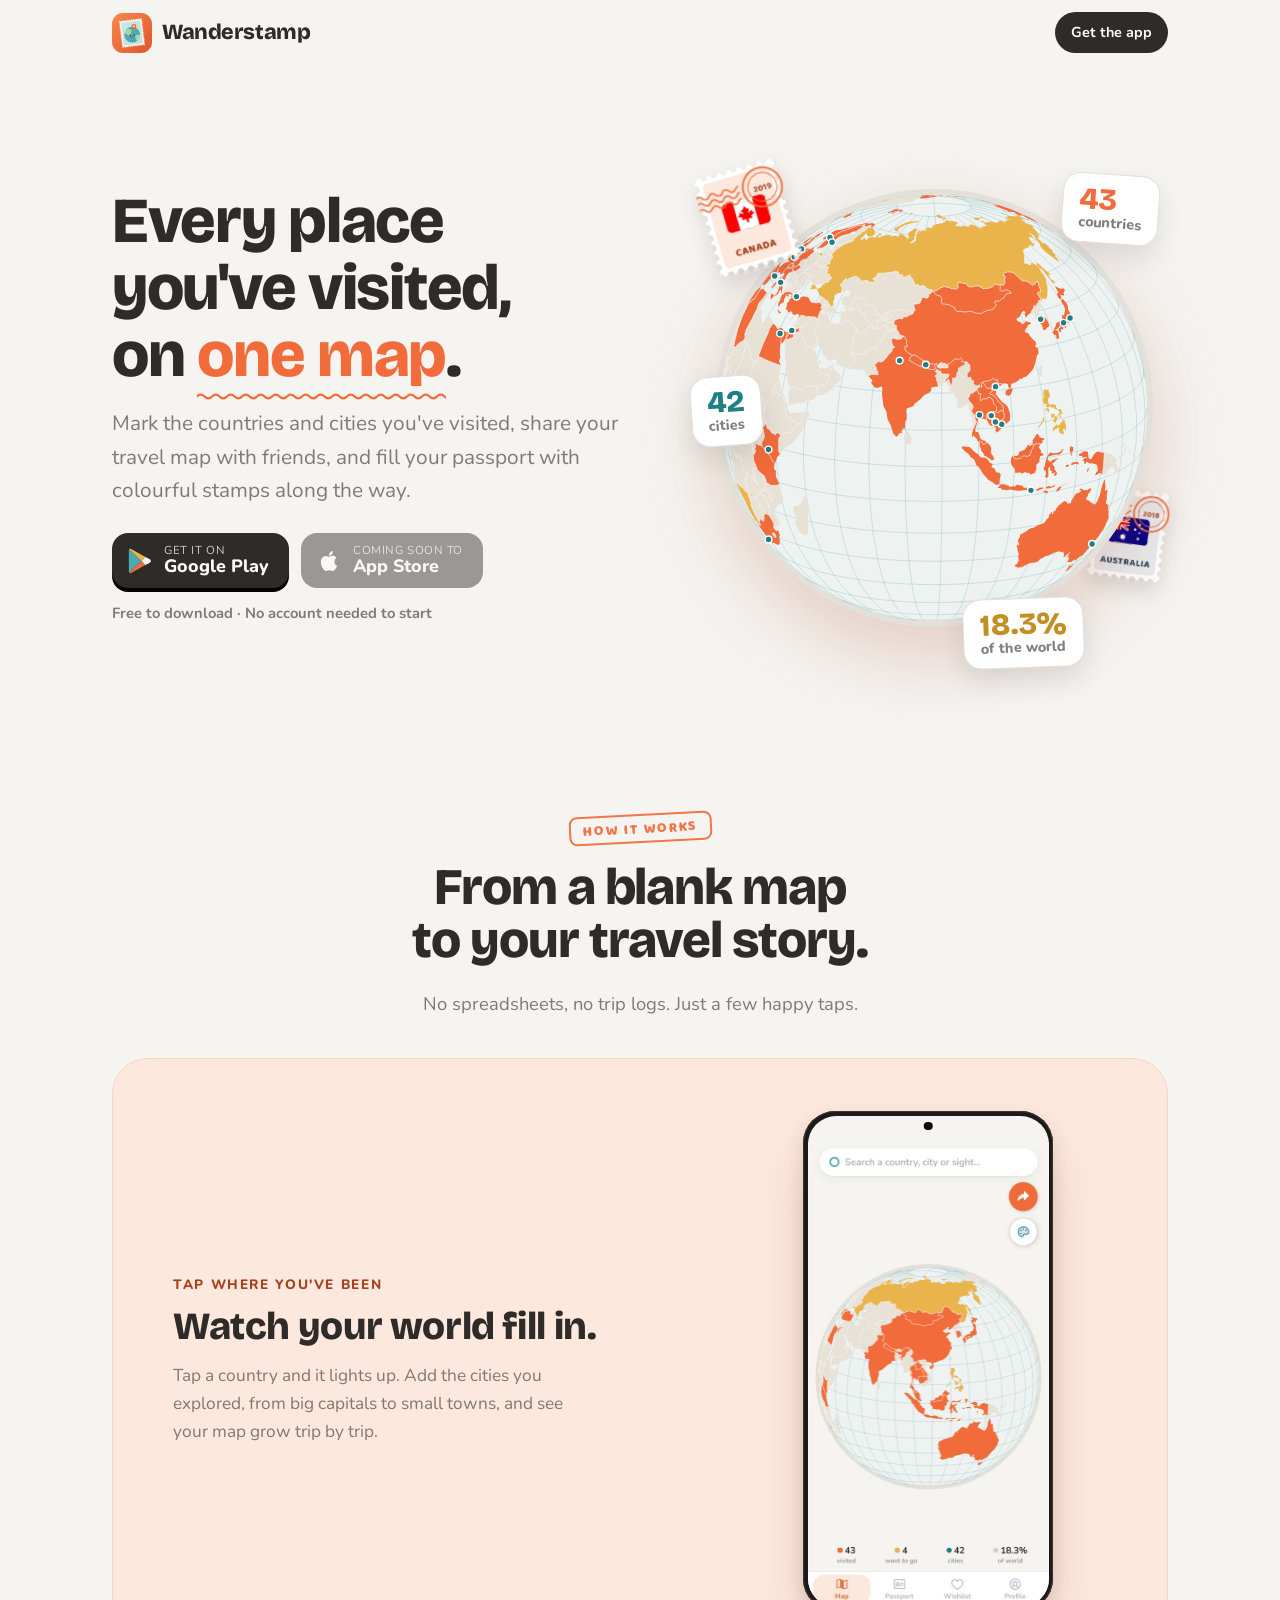
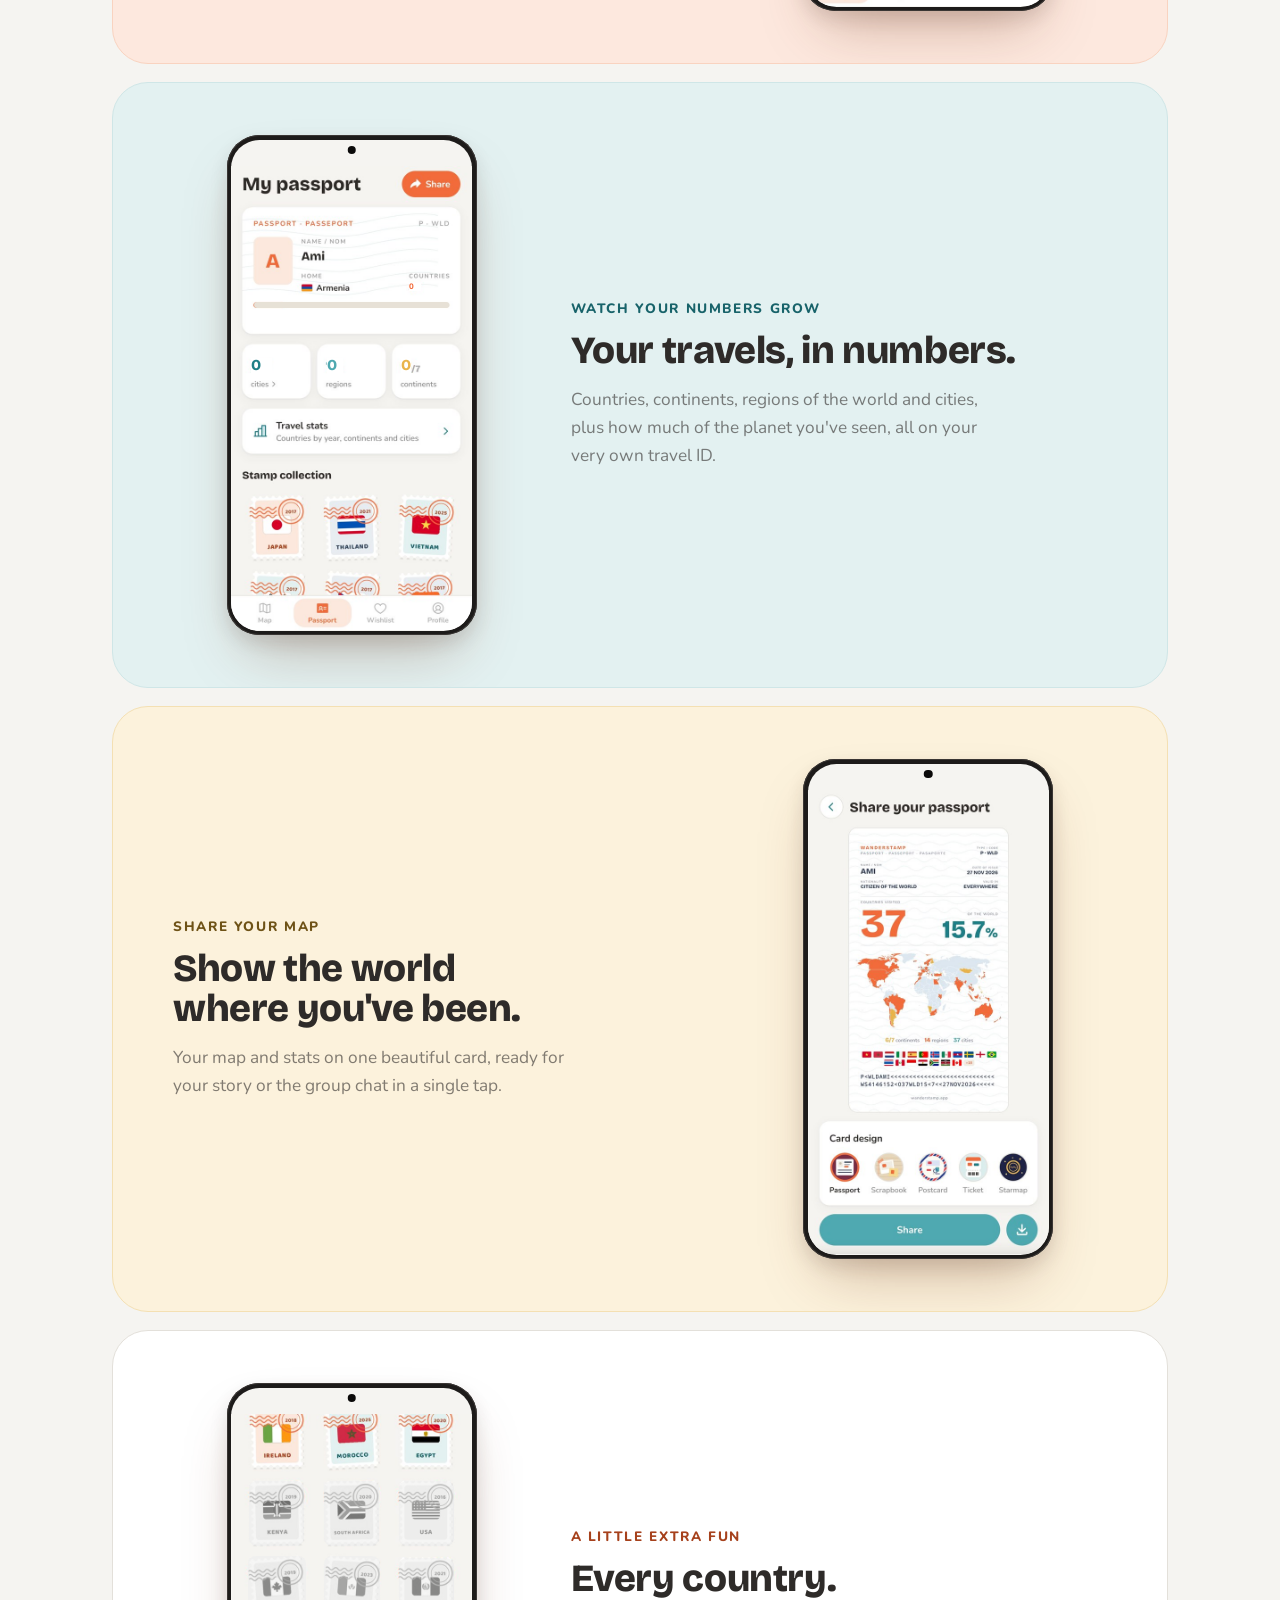
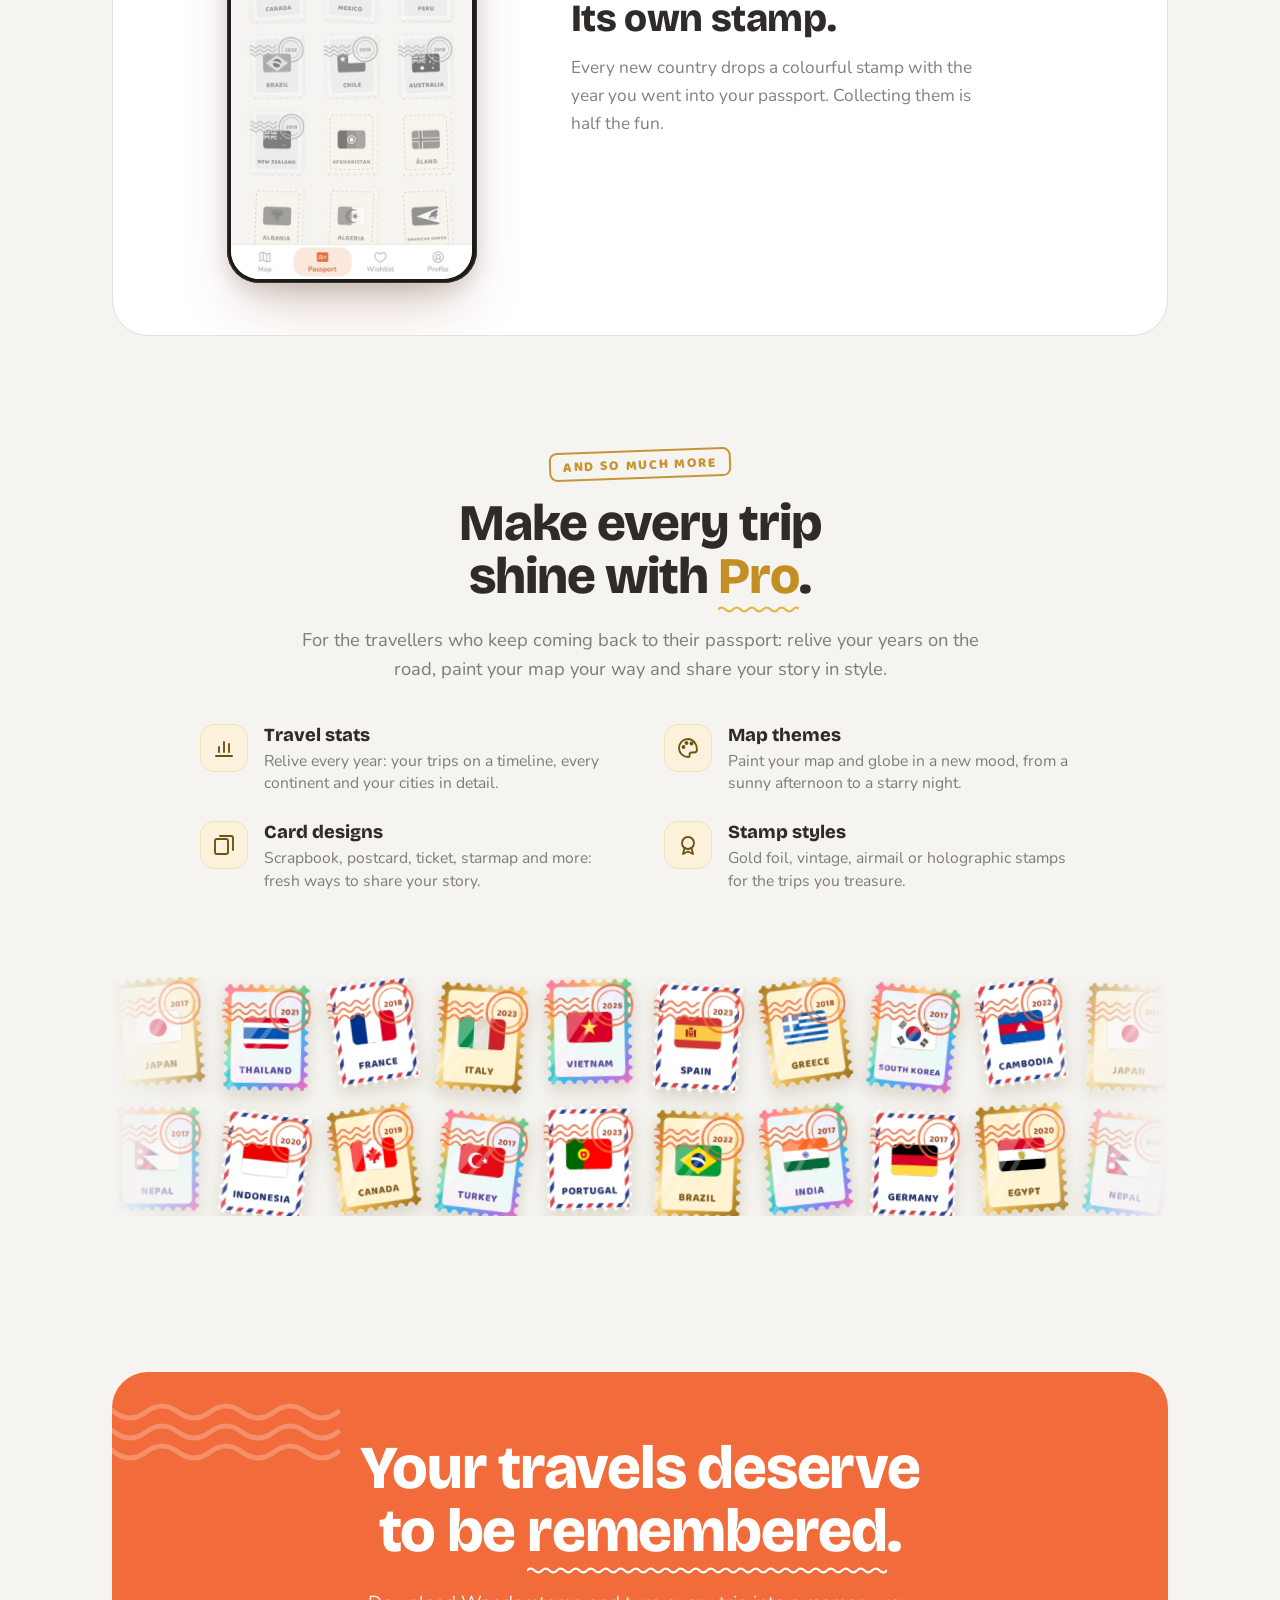
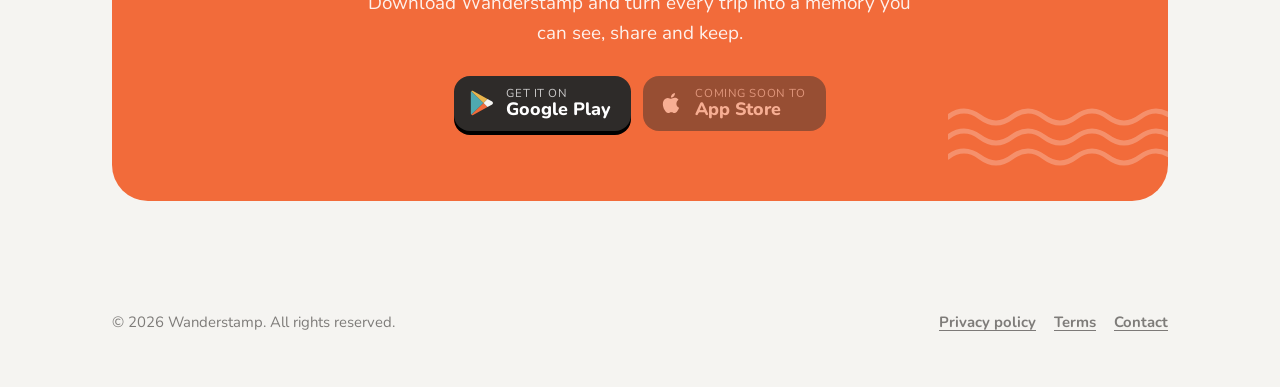
==== commit 0e612278: "Airmail stamps in the Pro strip, new passport and share screenshots Co-Authored-By: Claude Opus 5.5 " ====
--- a/index.html
+++ b/index.html
@@ -199,41 +199,59 @@
           <div class="drift-track">
             <img src="assets/stamp-gold-japan.png" alt="" width="248" height="295" loading="lazy">
             <img src="assets/stamp-holo-thailand.png" alt="" width="252" height="299" loading="lazy">
+            <img src="assets/stamp-airmail-france.png" alt="" width="258" height="305" loading="lazy">
             <img src="assets/stamp-gold-italy.png" alt="" width="246" height="295" loading="lazy">
             <img src="assets/stamp-holo-vietnam.png" alt="" width="251" height="303" loading="lazy">
+            <img src="assets/stamp-airmail-spain.png" alt="" width="246" height="291" loading="lazy">
             <img src="assets/stamp-gold-greece.png" alt="" width="258" height="306" loading="lazy">
             <img src="assets/stamp-holo-south-korea.png" alt="" width="250" height="303" loading="lazy">
+            <img src="assets/stamp-airmail-cambodia.png" alt="" width="254" height="301" loading="lazy">
             <img src="assets/stamp-gold-japan.png" alt="" width="248" height="295" loading="lazy">
             <img src="assets/stamp-holo-thailand.png" alt="" width="252" height="299" loading="lazy">
+            <img src="assets/stamp-airmail-france.png" alt="" width="258" height="305" loading="lazy">
             <img src="assets/stamp-gold-italy.png" alt="" width="246" height="295" loading="lazy">
             <img src="assets/stamp-holo-vietnam.png" alt="" width="251" height="303" loading="lazy">
+            <img src="assets/stamp-airmail-spain.png" alt="" width="246" height="291" loading="lazy">
             <img src="assets/stamp-gold-greece.png" alt="" width="258" height="306" loading="lazy">
             <img src="assets/stamp-holo-south-korea.png" alt="" width="250" height="303" loading="lazy">
+            <img src="assets/stamp-airmail-cambodia.png" alt="" width="254" height="301" loading="lazy">
             <img src="assets/stamp-gold-japan.png" alt="" width="248" height="295" loading="lazy">
             <img src="assets/stamp-holo-thailand.png" alt="" width="252" height="299" loading="lazy">
+            <img src="assets/stamp-airmail-france.png" alt="" width="258" height="305" loading="lazy">
             <img src="assets/stamp-gold-italy.png" alt="" width="246" height="295" loading="lazy">
             <img src="assets/stamp-holo-vietnam.png" alt="" width="251" height="303" loading="lazy">
+            <img src="assets/stamp-airmail-spain.png" alt="" width="246" height="291" loading="lazy">
             <img src="assets/stamp-gold-greece.png" alt="" width="258" height="306" loading="lazy">
             <img src="assets/stamp-holo-south-korea.png" alt="" width="250" height="303" loading="lazy">
+            <img src="assets/stamp-airmail-cambodia.png" alt="" width="254" height="301" loading="lazy">
           </div>
           <div class="drift-track back">
             <img src="assets/stamp-holo-nepal.png" alt="" width="254" height="304" loading="lazy">
+            <img src="assets/stamp-airmail-indonesia.png" alt="" width="249" height="300" loading="lazy">
             <img src="assets/stamp-gold-canada.png" alt="" width="259" height="306" loading="lazy">
             <img src="assets/stamp-holo-turkey.png" alt="" width="255" height="307" loading="lazy">
+            <img src="assets/stamp-airmail-portugal.png" alt="" width="249" height="302" loading="lazy">
             <img src="assets/stamp-gold-brazil.png" alt="" width="248" height="296" loading="lazy">
             <img src="assets/stamp-holo-india.png" alt="" width="251" height="299" loading="lazy">
+            <img src="assets/stamp-airmail-germany.png" alt="" width="249" height="295" loading="lazy">
             <img src="assets/stamp-gold-egypt.png" alt="" width="246" height="291" loading="lazy">
             <img src="assets/stamp-holo-nepal.png" alt="" width="254" height="304" loading="lazy">
+            <img src="assets/stamp-airmail-indonesia.png" alt="" width="249" height="300" loading="lazy">
             <img src="assets/stamp-gold-canada.png" alt="" width="259" height="306" loading="lazy">
             <img src="assets/stamp-holo-turkey.png" alt="" width="255" height="307" loading="lazy">
+            <img src="assets/stamp-airmail-portugal.png" alt="" width="249" height="302" loading="lazy">
             <img src="assets/stamp-gold-brazil.png" alt="" width="248" height="296" loading="lazy">
             <img src="assets/stamp-holo-india.png" alt="" width="251" height="299" loading="lazy">
+            <img src="assets/stamp-airmail-germany.png" alt="" width="249" height="295" loading="lazy">
             <img src="assets/stamp-gold-egypt.png" alt="" width="246" height="291" loading="lazy">
             <img src="assets/stamp-holo-nepal.png" alt="" width="254" height="304" loading="lazy">
+            <img src="assets/stamp-airmail-indonesia.png" alt="" width="249" height="300" loading="lazy">
             <img src="assets/stamp-gold-canada.png" alt="" width="259" height="306" loading="lazy">
             <img src="assets/stamp-holo-turkey.png" alt="" width="255" height="307" loading="lazy">
+            <img src="assets/stamp-airmail-portugal.png" alt="" width="249" height="302" loading="lazy">
             <img src="assets/stamp-gold-brazil.png" alt="" width="248" height="296" loading="lazy">
             <img src="assets/stamp-holo-india.png" alt="" width="251" height="299" loading="lazy">
+            <img src="assets/stamp-airmail-germany.png" alt="" width="249" height="295" loading="lazy">
             <img src="assets/stamp-gold-egypt.png" alt="" width="246" height="291" loading="lazy">
           </div>
         </div>
--- a/style.css
+++ b/style.css
@@ -428,8 +428,8 @@
   -webkit-mask-image: linear-gradient(90deg, transparent, #000 12%, #000 88%, transparent);
   mask-image: linear-gradient(90deg, transparent, #000 12%, #000 88%, transparent);
 }
-.drift-track { display: flex; gap: 20px; width: max-content; animation: drift3 42s linear infinite; }
-.drift-track.back { animation-name: drift3-back; animation-duration: 50s; }
+.drift-track { display: flex; gap: 20px; width: max-content; animation: drift3 63s linear infinite; }
+.drift-track.back { animation-name: drift3-back; animation-duration: 75s; }
 .drift-rows:hover .drift-track { animation-play-state: paused; }
 .drift-track img {
   flex: none; width: clamp(96px, 11vw, 128px); height: auto;
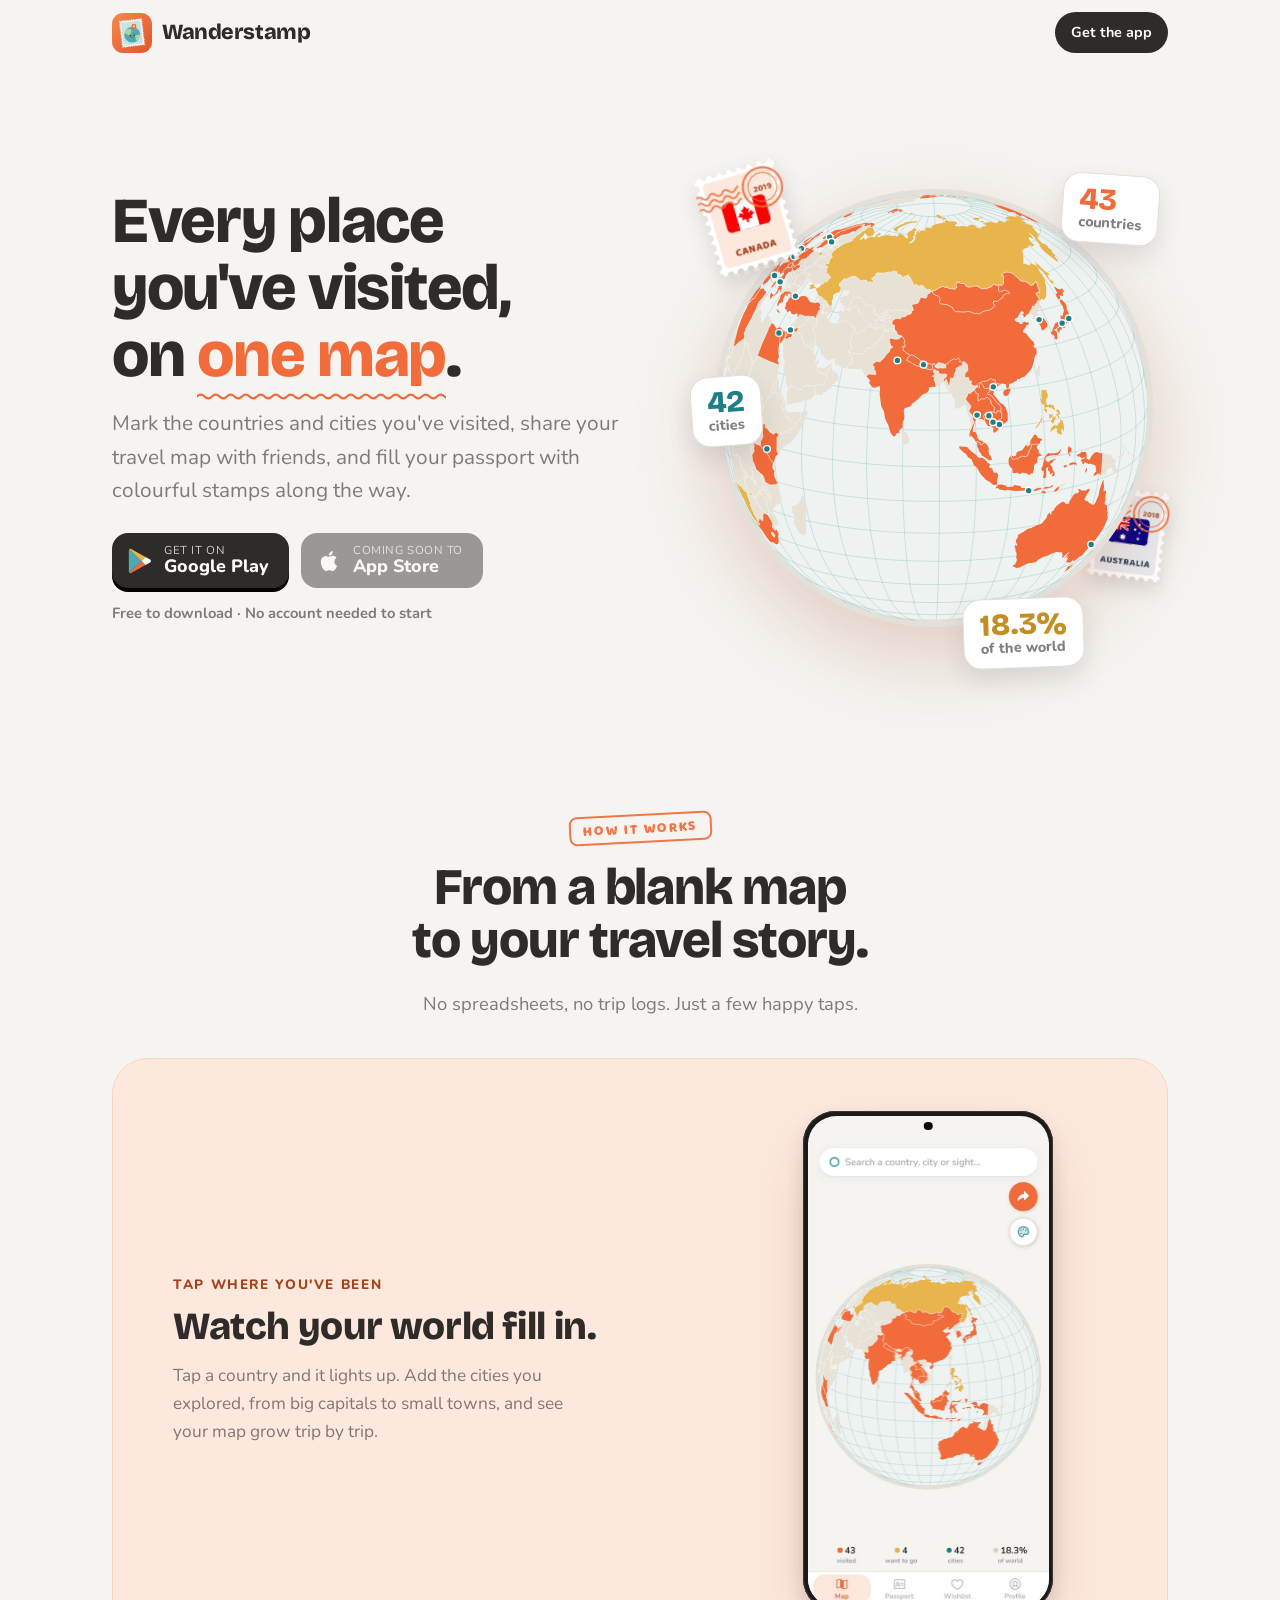
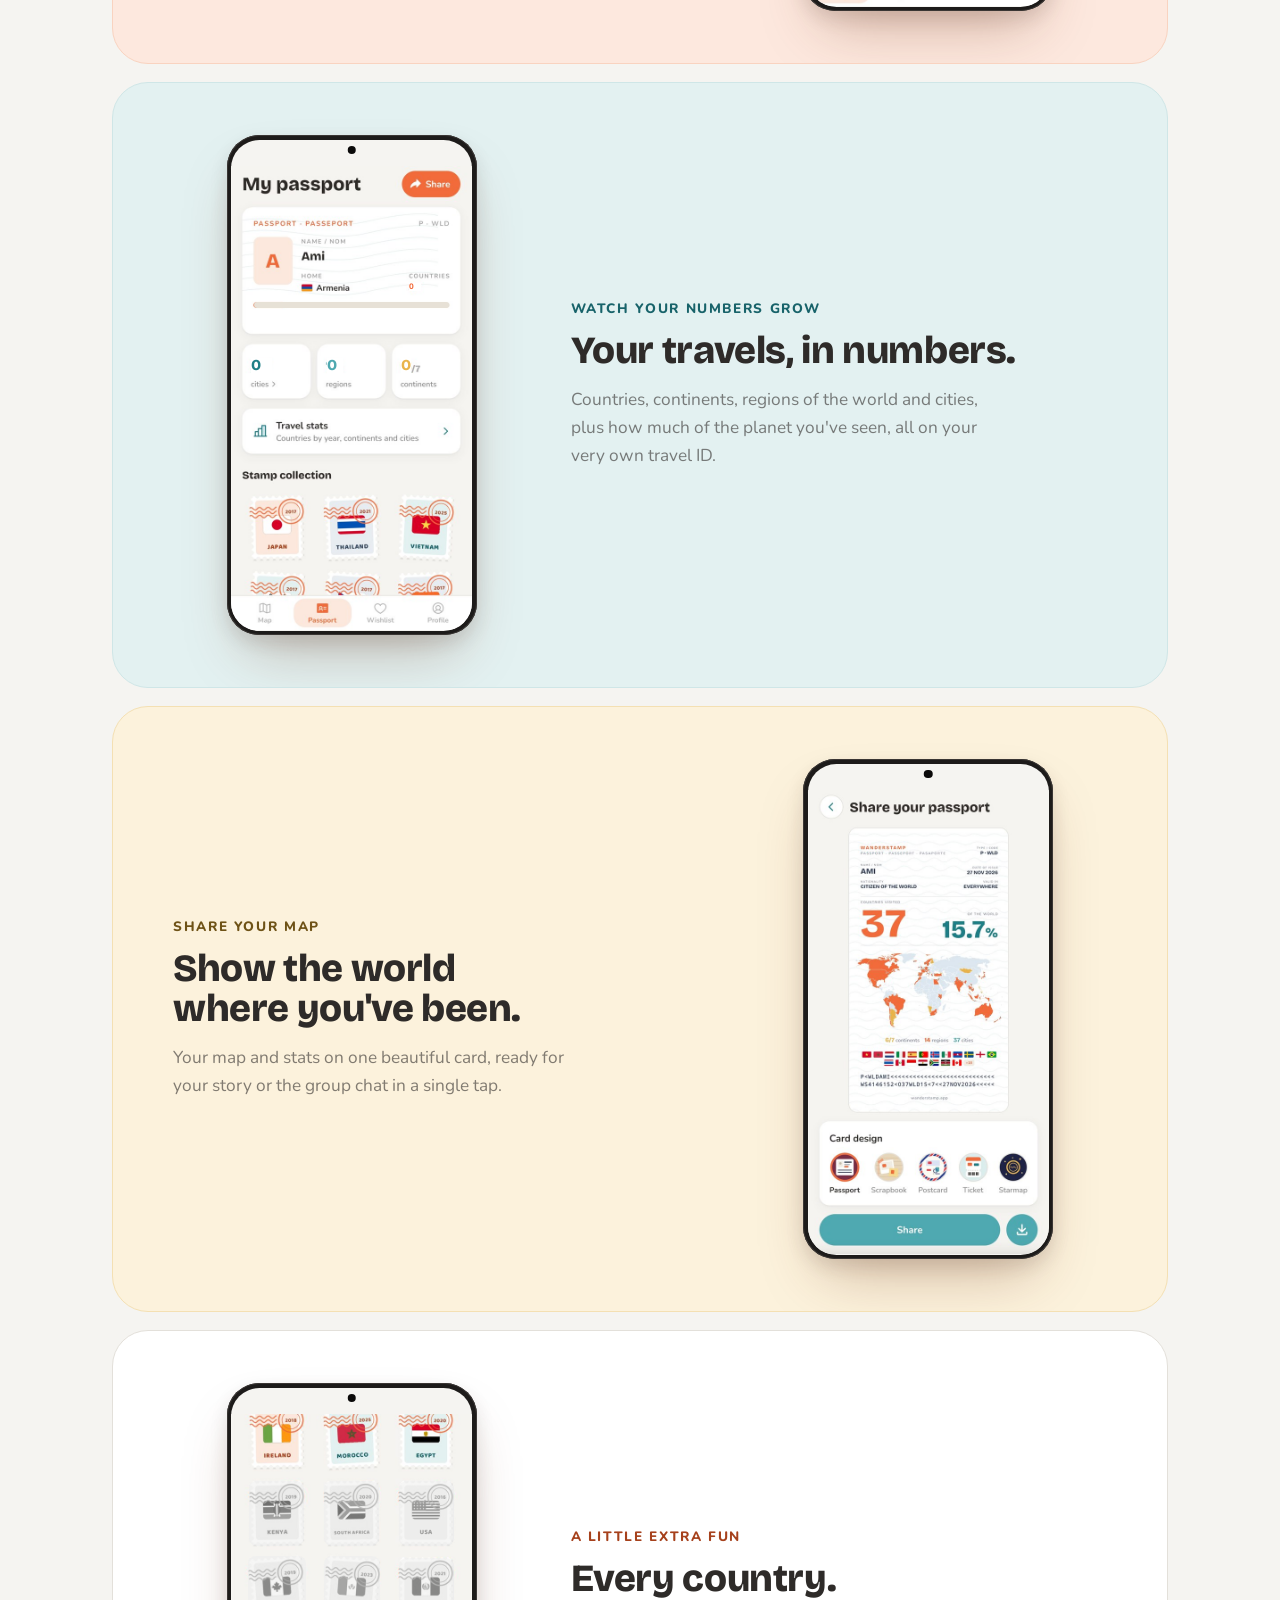
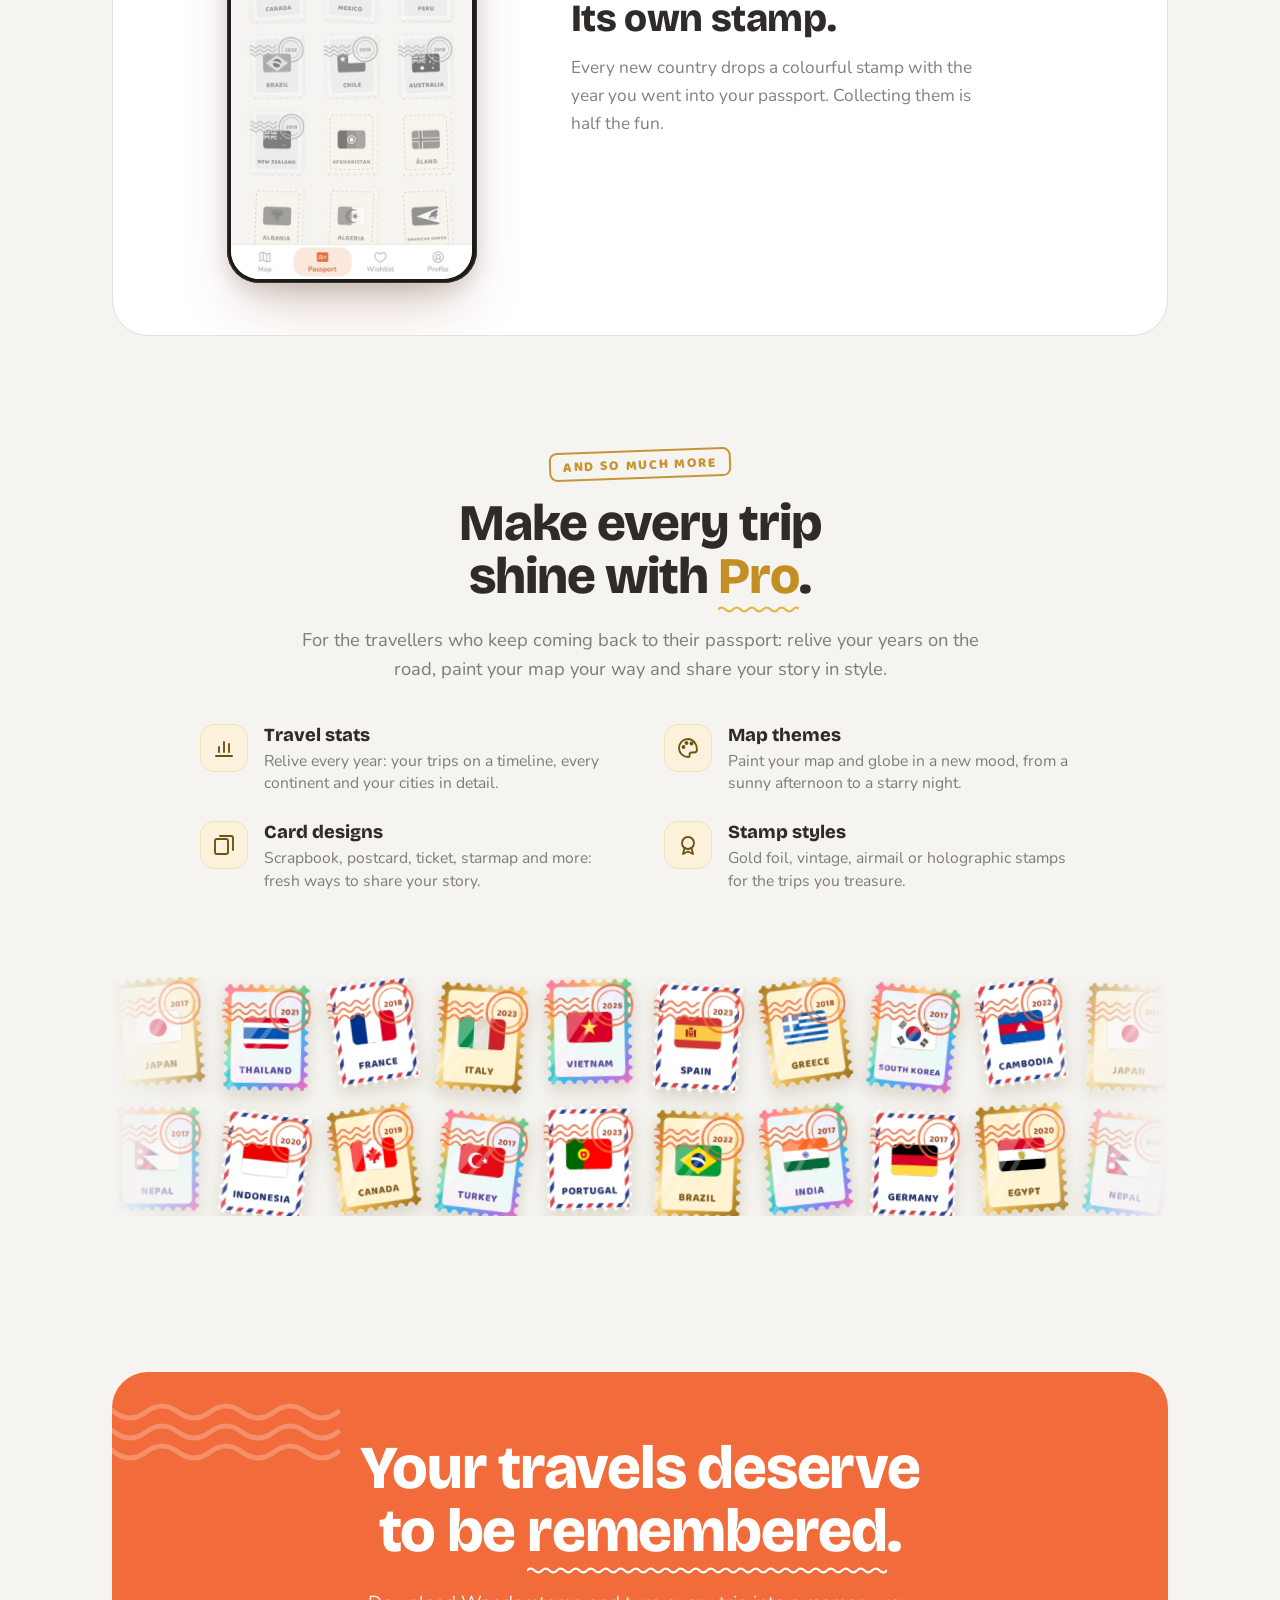
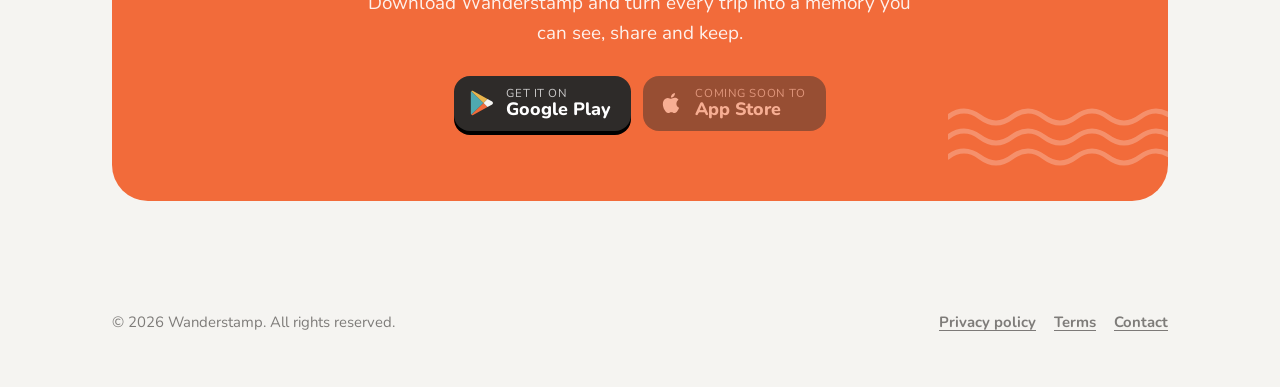
==== commit 025e47c3: "Version the stylesheet link so visitors get new styles at once Co-Authored-By: Claude Opus 5.5 <nore" ====
--- a/index.html
+++ b/index.html
@@ -15,7 +15,7 @@
   <link rel="preconnect" href="https://fonts.googleapis.com">
   <link rel="preconnect" href="https://fonts.gstatic.com" crossorigin>
   <link rel="stylesheet" href="https://fonts.googleapis.com/css2?family=Baloo+2:wght@800&family=Bricolage+Grotesque:opsz,wght@12..96,600;12..96,800&family=Nunito:wght@400;600;700;800&display=swap">
-  <link rel="stylesheet" href="style.css">
+  <link rel="stylesheet" href="style.css?v=2026-11-27">
   <script>document.documentElement.classList.add('js');</script>
 </head>
 <body>
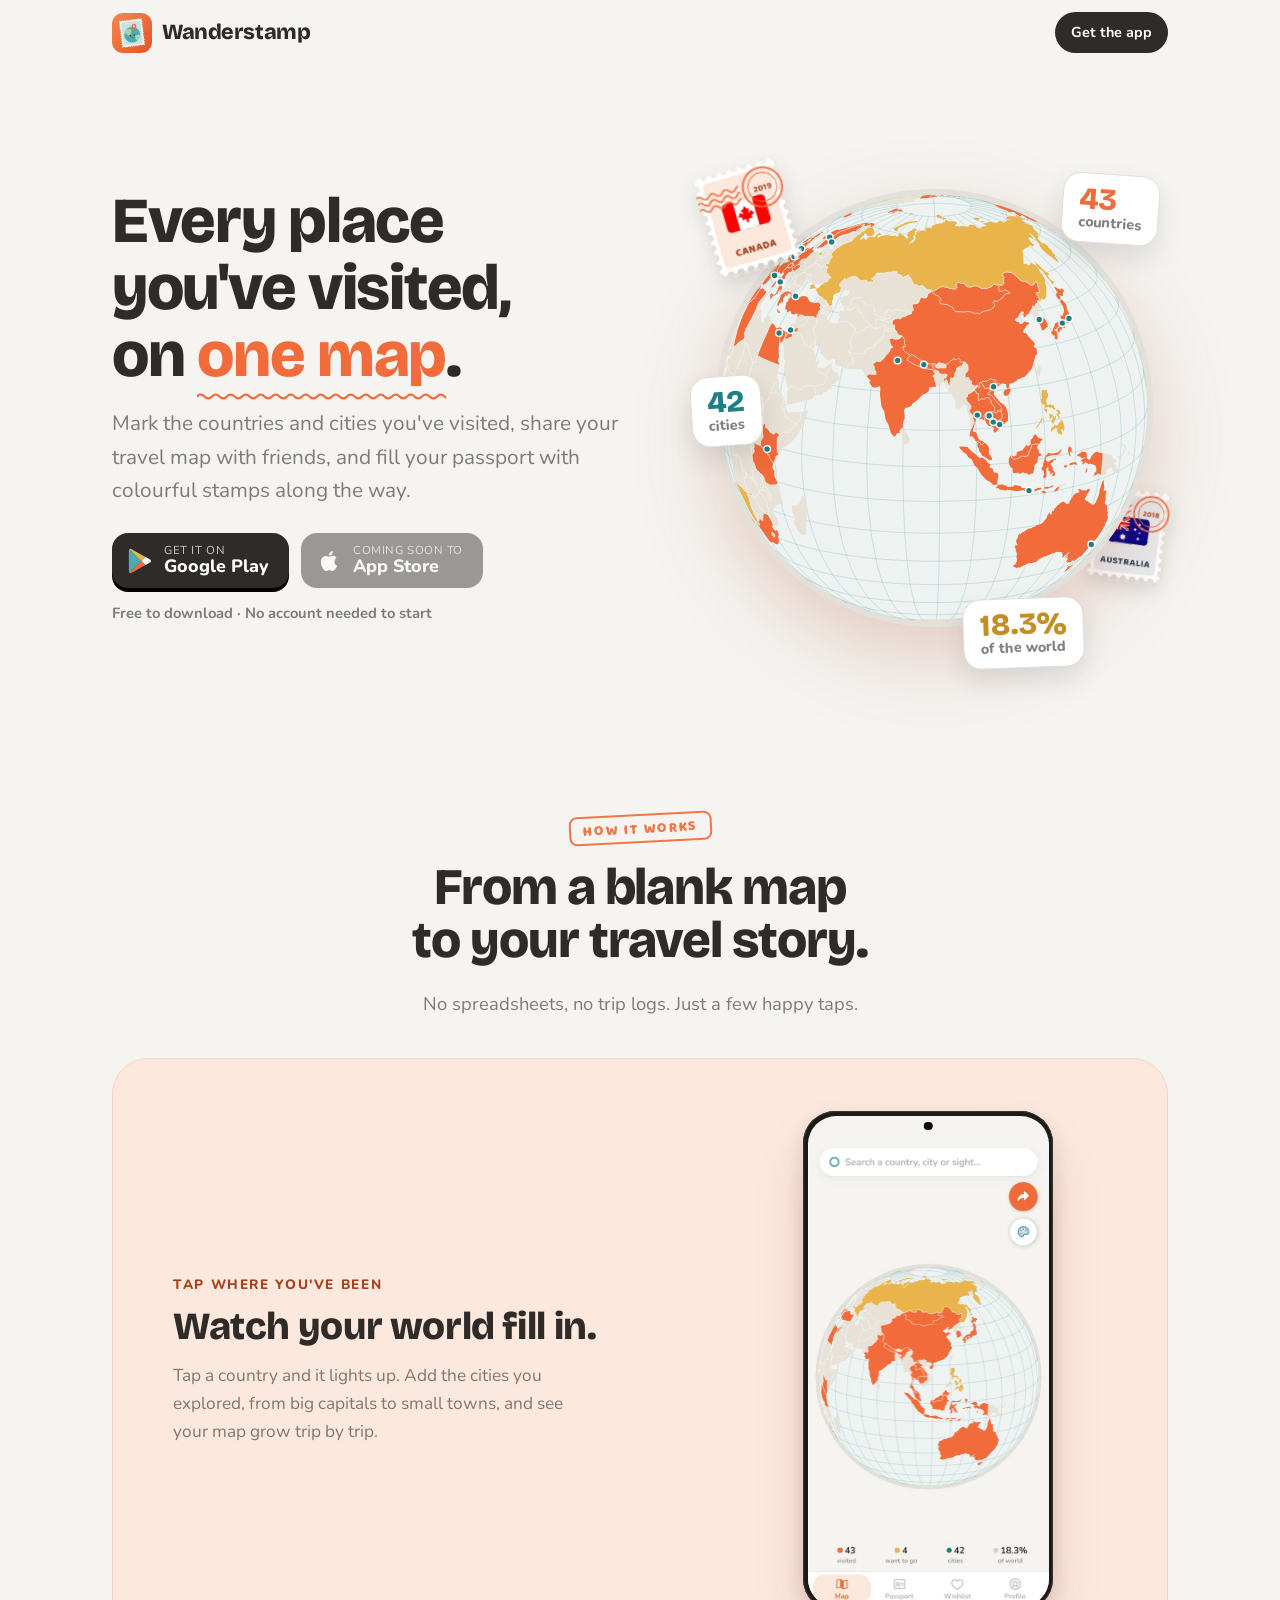
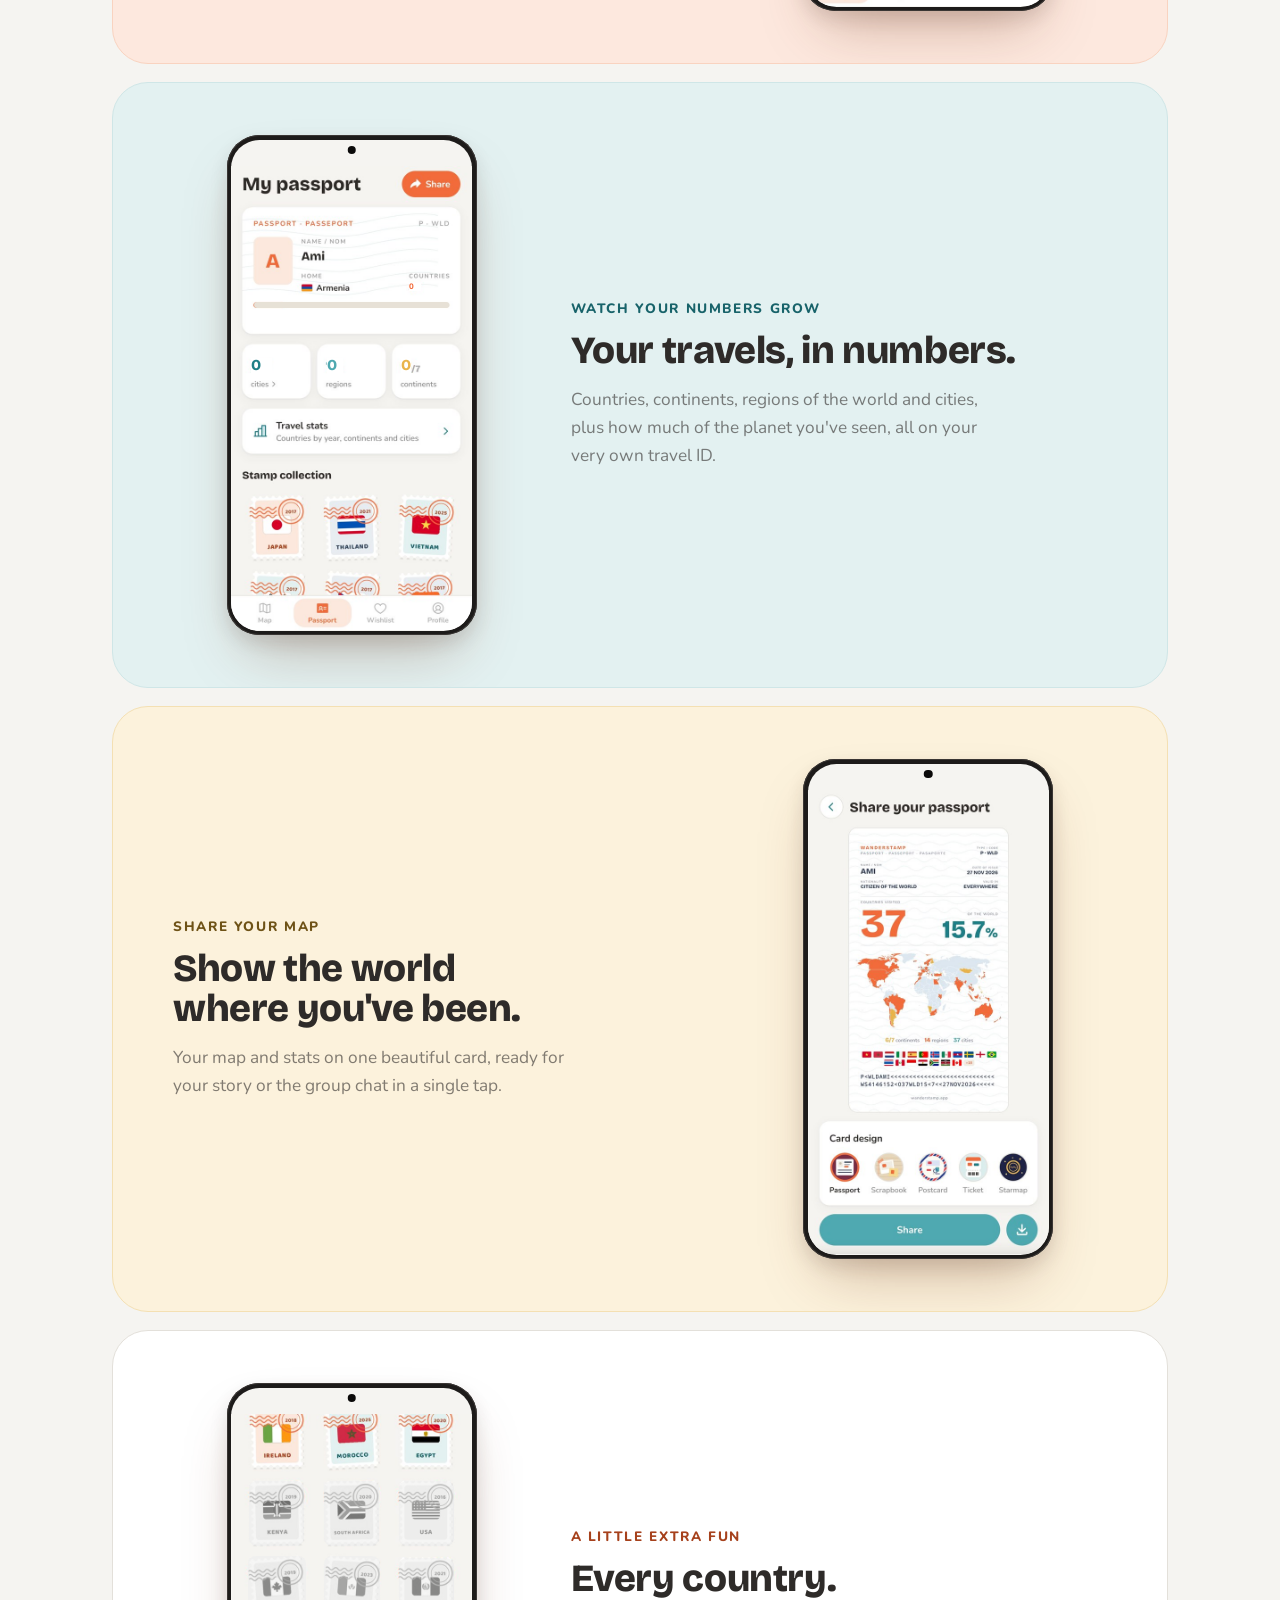
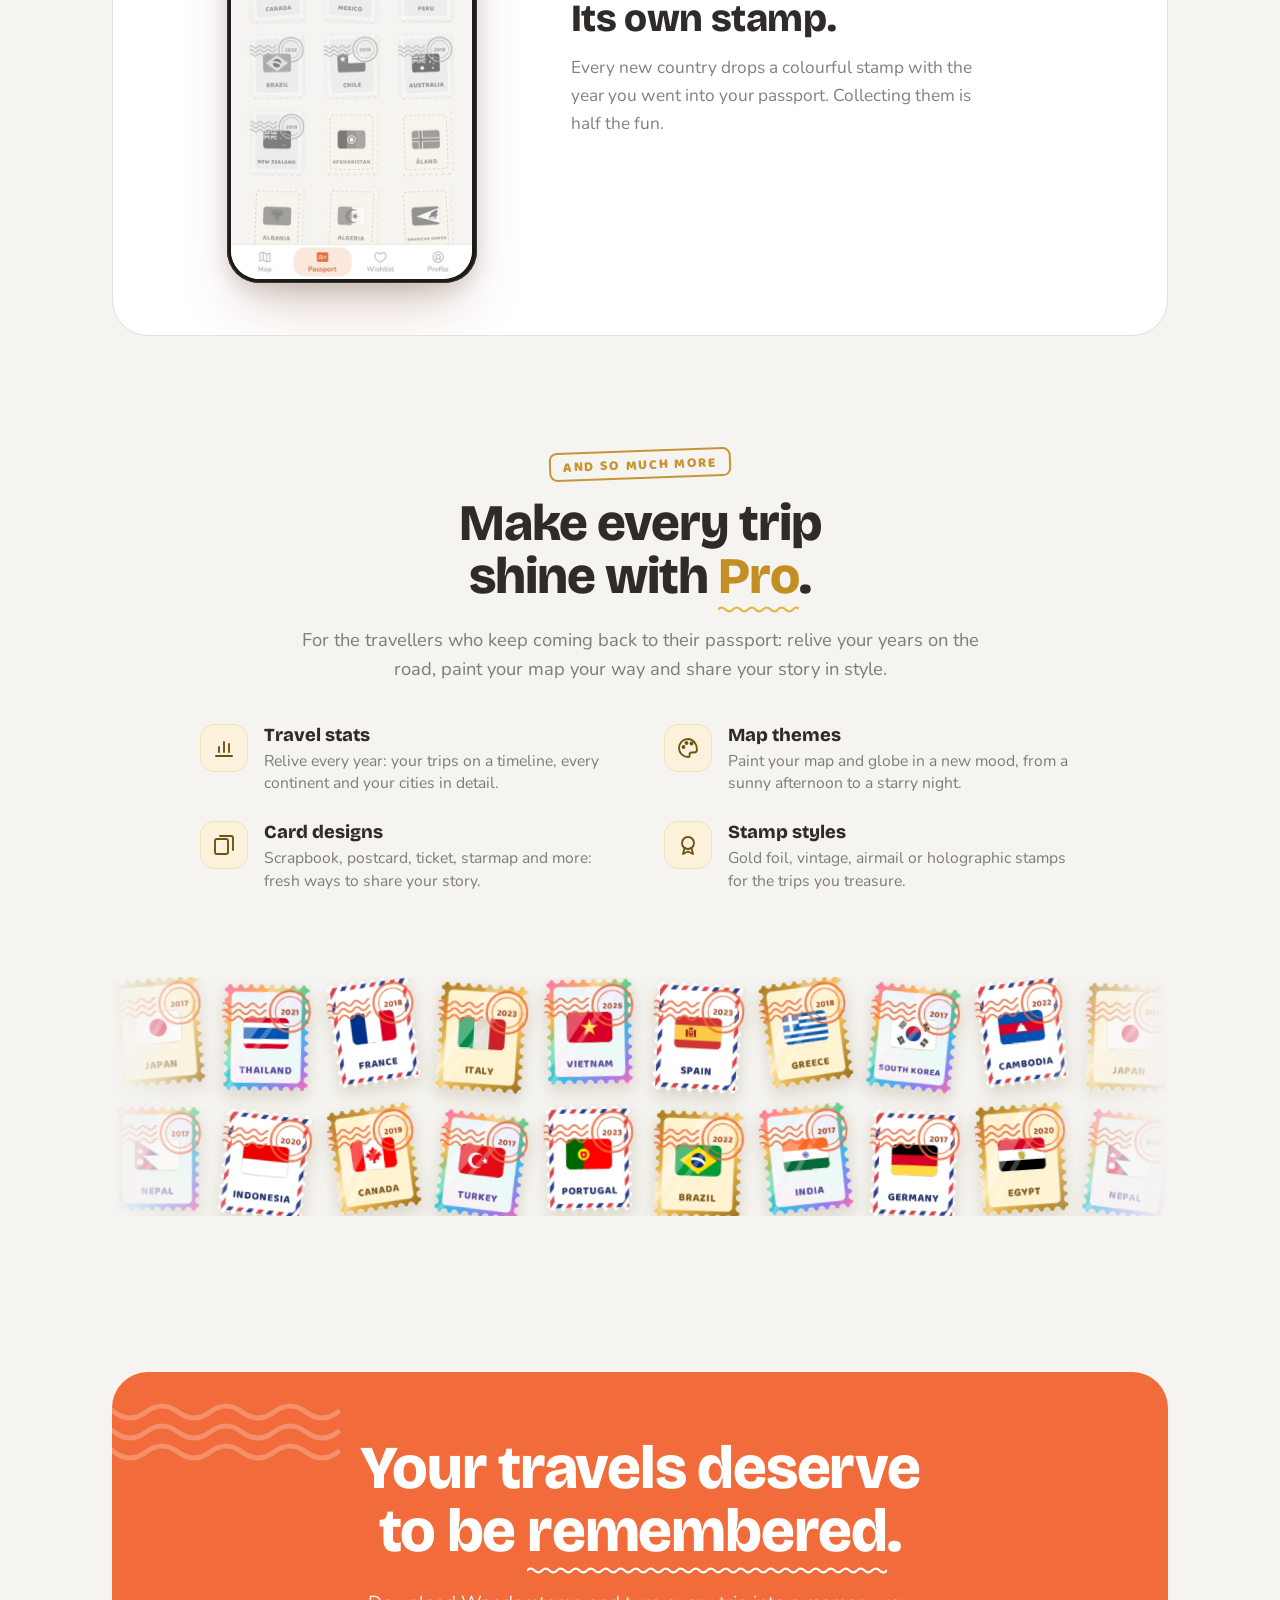
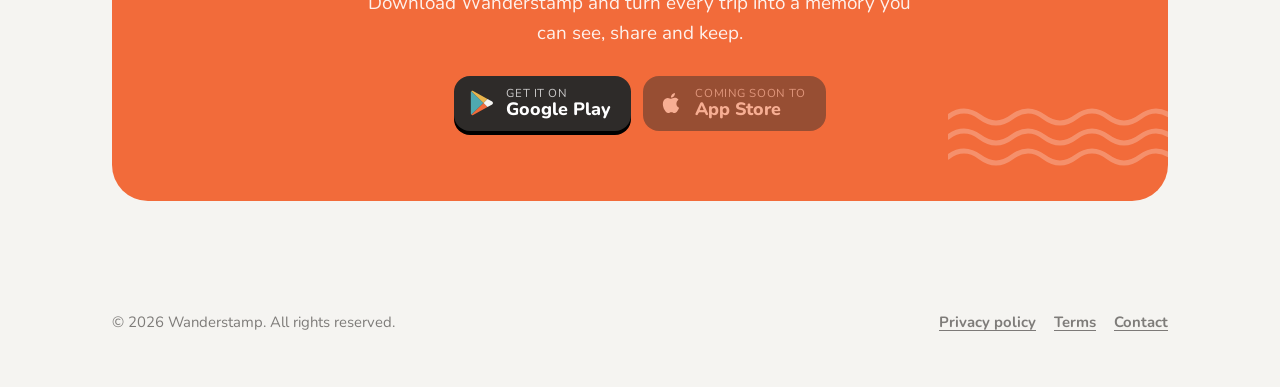
==== commit 58197be8: "Version the script links too Co-Authored-By: Claude Opus 5.5 <noreply@anthropic.com>" ====
--- a/index.html
+++ b/index.html
@@ -319,9 +319,9 @@
   <script src="assets/js/d3-array.min.js" defer></script>
   <script src="assets/js/d3-geo.min.js" defer></script>
   <script src="assets/js/topojson-client.min.js" defer></script>
-  <script src="assets/js/globe.js" defer></script>
-  <script src="assets/js/map-fill.js" defer></script>
-  <script src="assets/js/count-up.js" defer></script>
-  <script src="assets/js/stamp-fill.js" defer></script>
+  <script src="assets/js/globe.js?v=2026-11-27" defer></script>
+  <script src="assets/js/map-fill.js?v=2026-11-27" defer></script>
+  <script src="assets/js/count-up.js?v=2026-11-27" defer></script>
+  <script src="assets/js/stamp-fill.js?v=2026-11-27" defer></script>
 </body>
 </html>
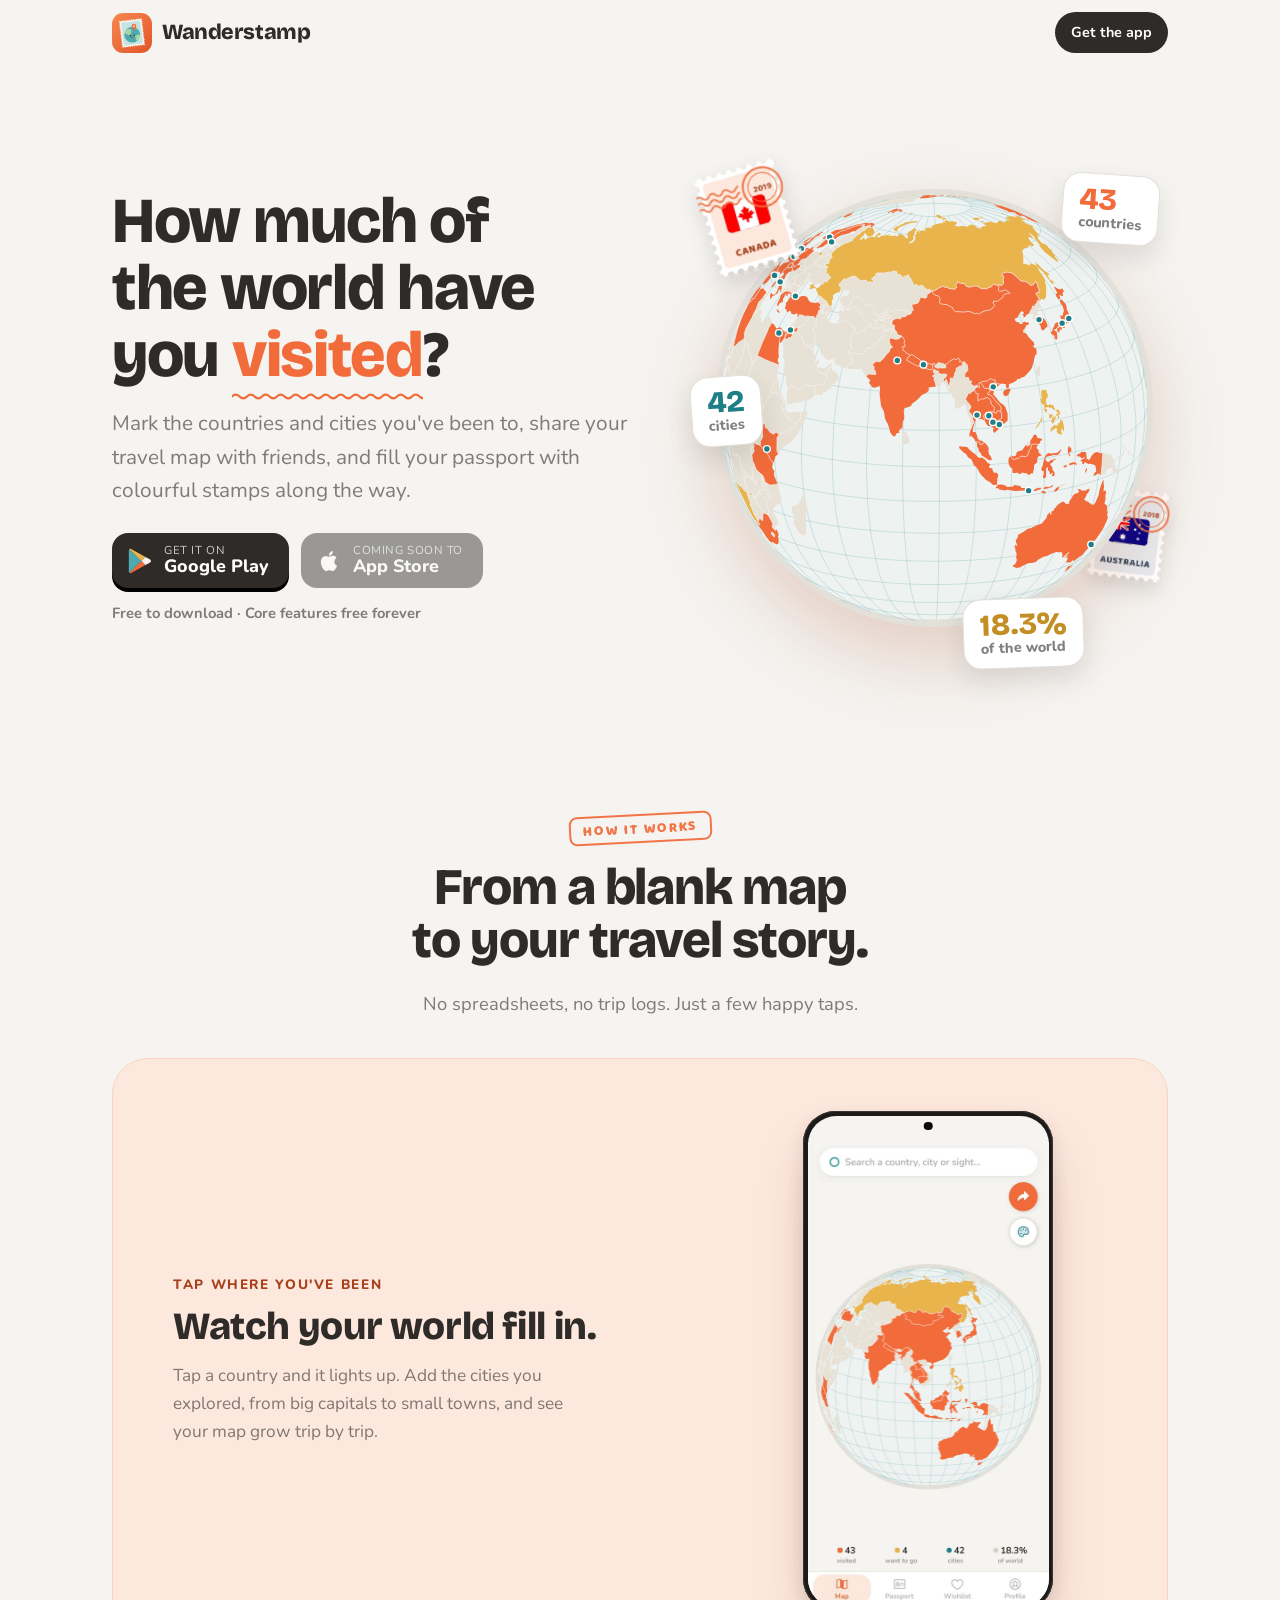
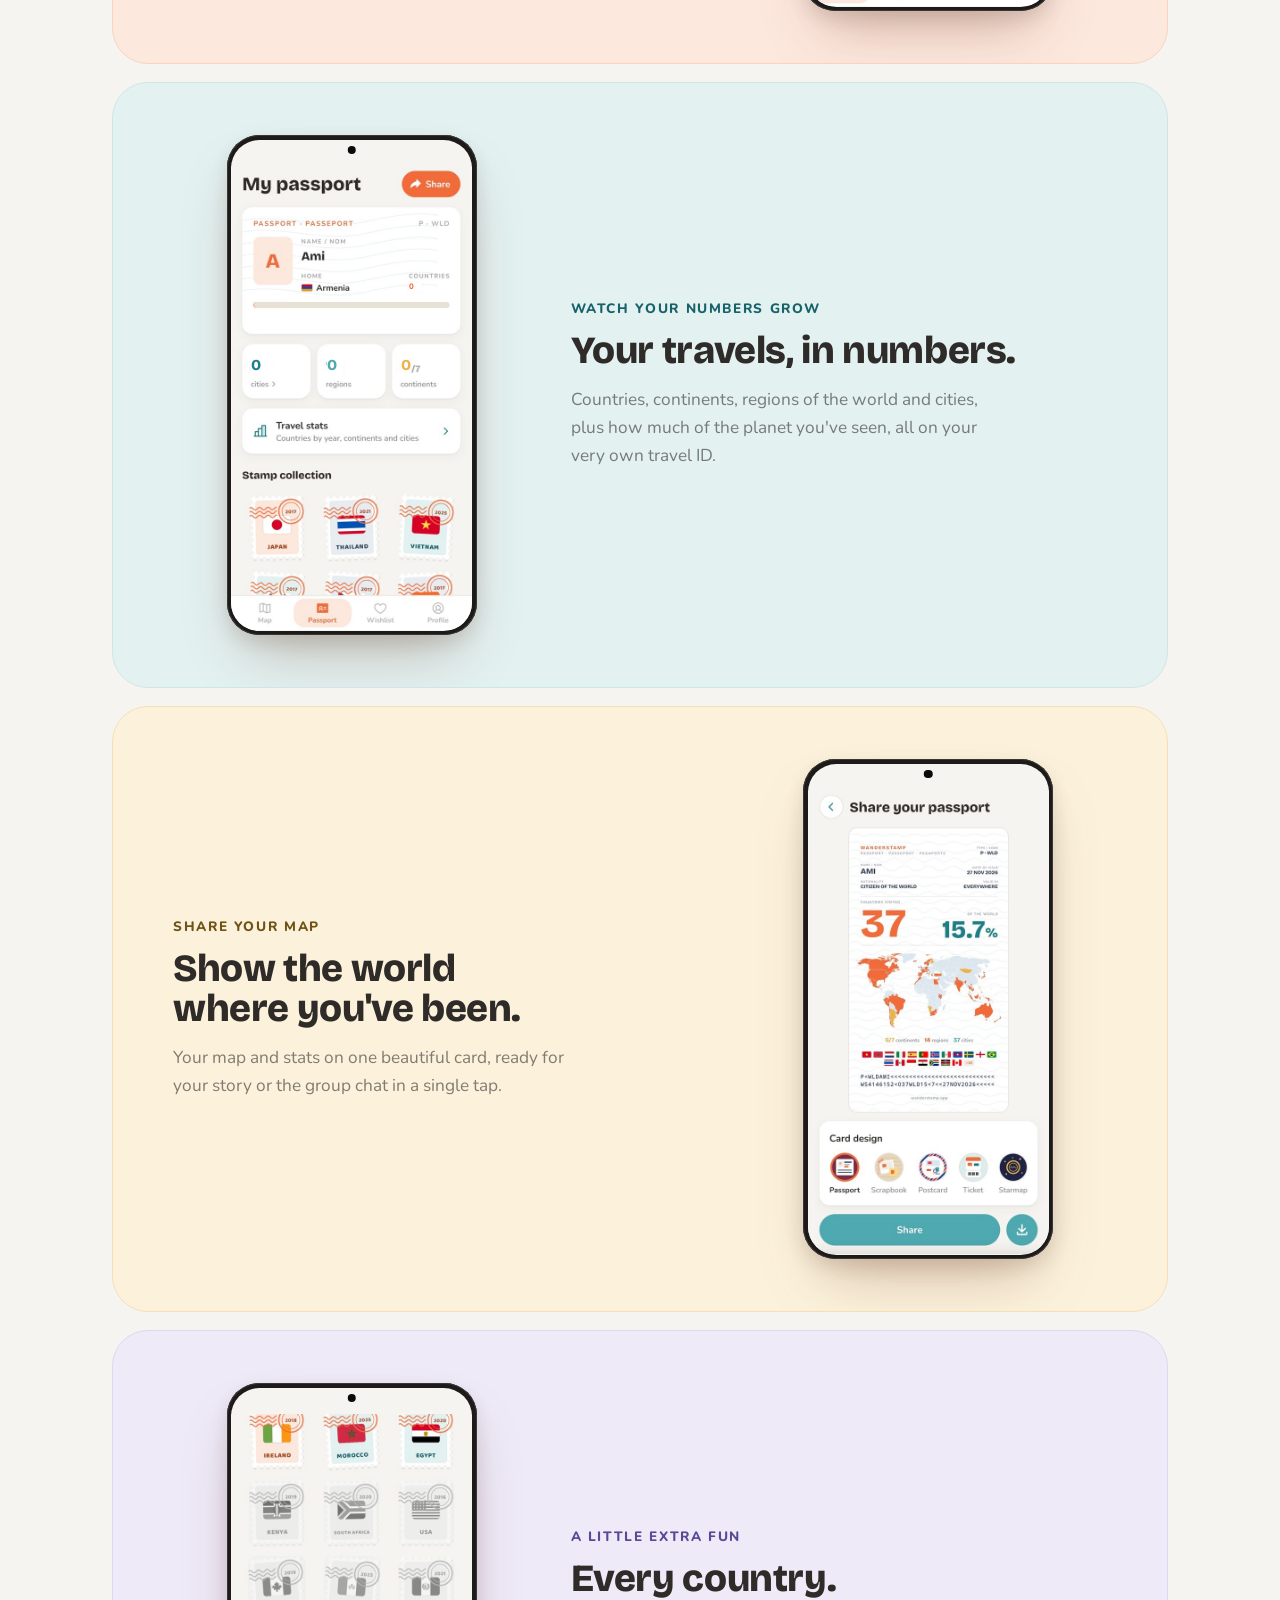
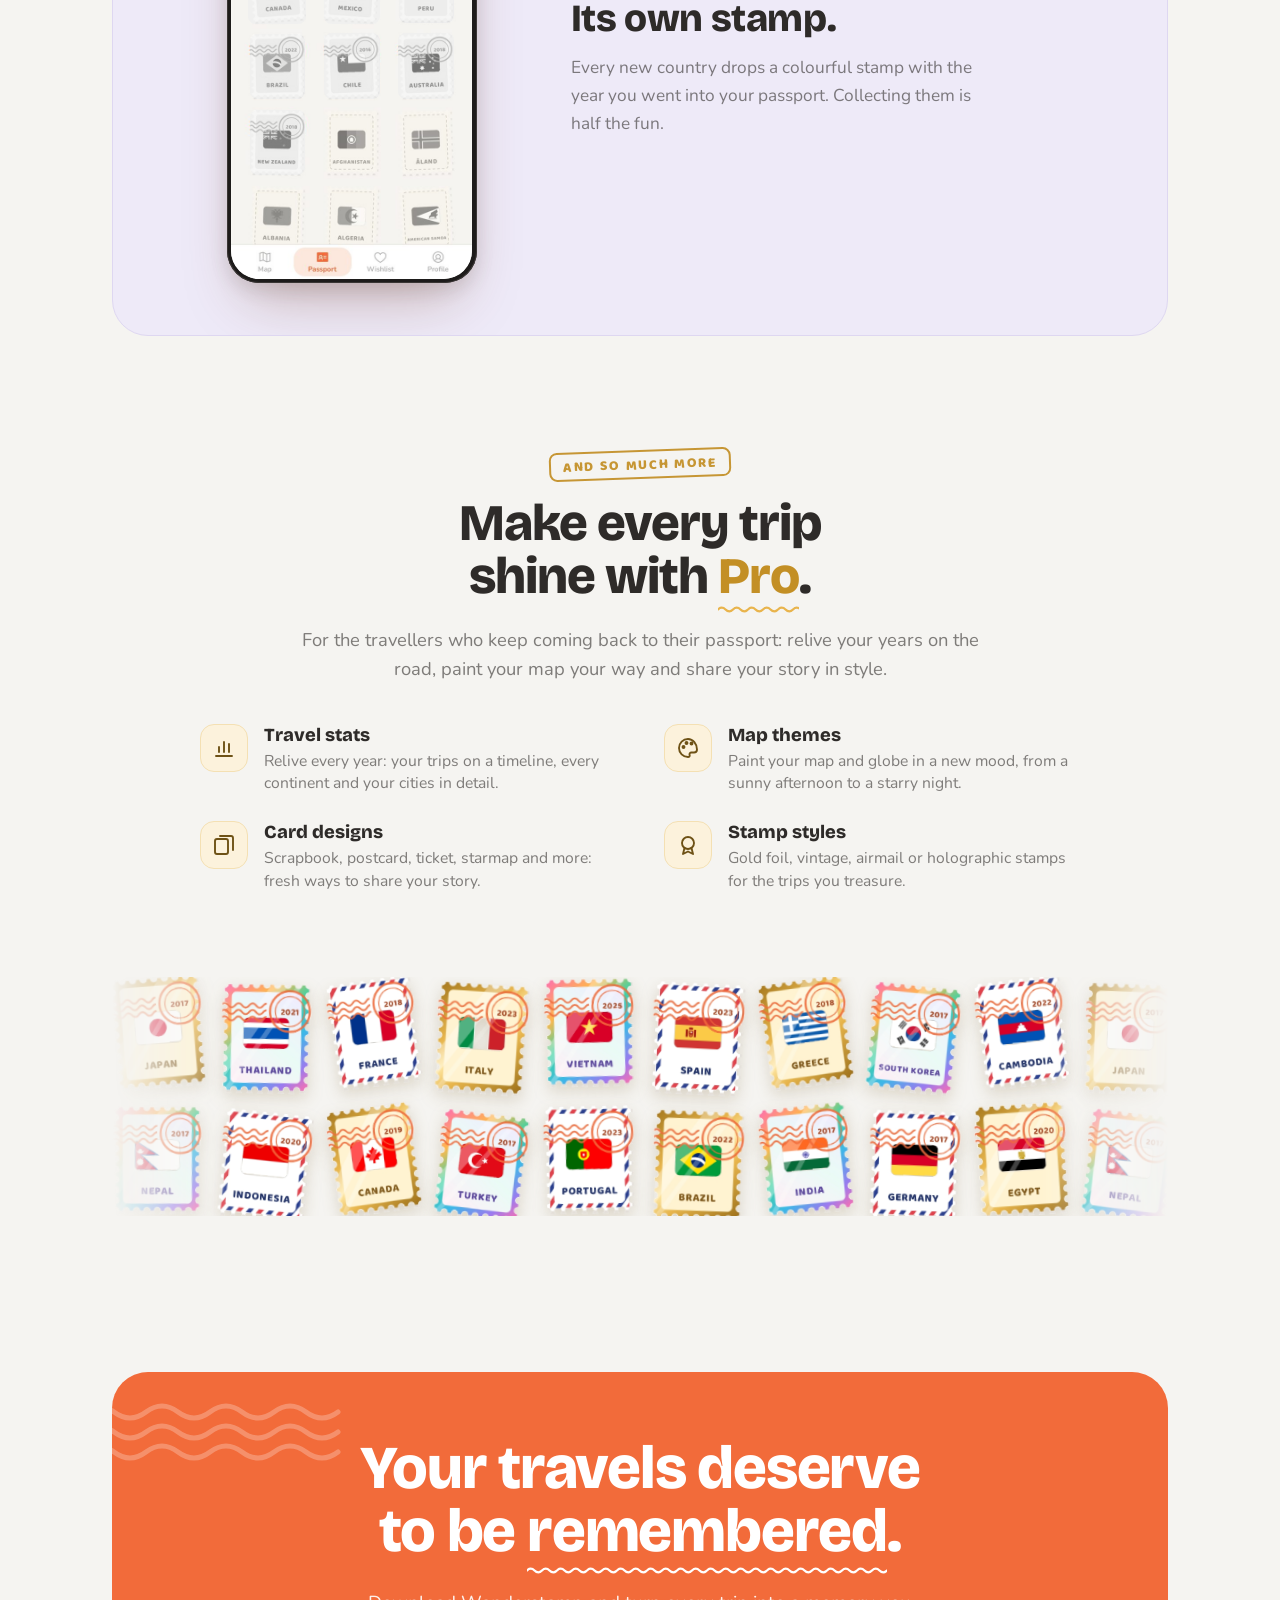
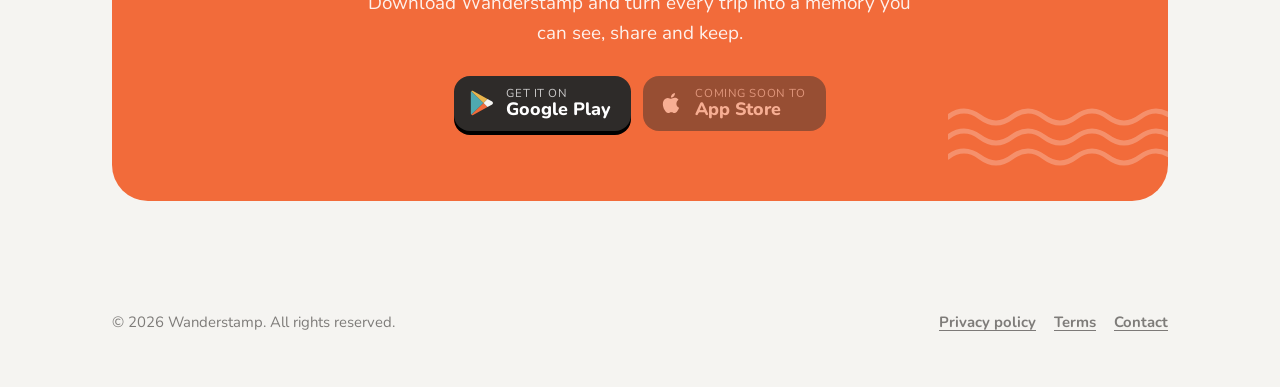
==== commit 2163e907: "New hero headline, lavender stamp panel, "Core features free forever" Co-Authored-By: Claude Opus 5." ====
--- a/index.html
+++ b/index.html
@@ -7,7 +7,7 @@
   <meta name="description" content="Track the countries, cities and regions you've visited on one beautiful map, build your travel passport and share it with friends.">
   <meta name="theme-color" content="#F5F4F1">
   <meta property="og:title" content="Wanderstamp: Countries Visited">
-  <meta property="og:description" content="Every place you've visited, on one map. Mark countries and cities, share your travel map and fill your passport with stamps.">
+  <meta property="og:description" content="How much of the world have you visited? Mark countries and cities, share your travel map and fill your passport with stamps.">
   <meta property="og:type" content="website">
   <meta property="og:image" content="https://wanderstamp.app/assets/icon.png">
   <link rel="icon" type="image/png" href="assets/favicon.png">
@@ -15,7 +15,7 @@
   <link rel="preconnect" href="https://fonts.googleapis.com">
   <link rel="preconnect" href="https://fonts.gstatic.com" crossorigin>
   <link rel="stylesheet" href="https://fonts.googleapis.com/css2?family=Baloo+2:wght@800&family=Bricolage+Grotesque:opsz,wght@12..96,600;12..96,800&family=Nunito:wght@400;600;700;800&display=swap">
-  <link rel="stylesheet" href="style.css?v=2026-11-27">
+  <link rel="stylesheet" href="style.css?v=2026-11-27.2">
   <script>document.documentElement.classList.add('js');</script>
 </head>
 <body>
@@ -60,8 +60,8 @@
     <div class="hero-band">
       <div class="wrap hero">
         <div class="hero-copy">
-          <h1>Every place you've visited, on <span class="wavy">one map</span>.</h1>
-          <p class="lead">Mark the countries and cities you've visited, share your travel map with friends, and fill your passport with colourful stamps along the way.</p>
+          <h1>How much of the world have you <span class="wavy">visited</span>?</h1>
+          <p class="lead">Mark the countries and cities you've been to, share your travel map with friends, and fill your passport with colourful stamps along the way.</p>
           <div class="cta">
             <!-- STORE BUTTONS: once the app is live, replace each <span> with the store's official
                  badge (https://play.google.com/intl/en_us/badges/ and
@@ -80,7 +80,7 @@
               <span><small>Coming soon to</small><strong>App Store</strong></span>
             </span>
           </div>
-          <p class="hero-note">Free to download · No account needed to start</p>
+          <p class="hero-note">Free to download · Core features free forever</p>
         </div>
         <div class="hero-art">
           <div class="globe-wrap">
--- a/style.css
+++ b/style.css
@@ -23,6 +23,9 @@
   --teal-tint: #E3F1F1;
   --teal-tint-border: #CFE6E7;
   --teal-text: #18636A;
+  --lilac-tint: #EEEAF8;
+  --lilac-tint-border: #DED7F1;
+  --lilac-text: #5A4896;
   --border: #E3E0DA;
   --white: #FFFFFF;
   --ink: #2E2B29;
@@ -418,8 +421,8 @@
 .feat-teal .eyebrow { color: var(--teal-text); }
 .feat-sun { background: var(--sun-tint); border-color: var(--sun-tint-border); }
 .feat-sun .eyebrow { color: var(--sun-text); }
-.feat-white { background: var(--white); border-color: var(--border); }
-.feat-white .eyebrow { color: var(--sunset-text); }
+.feat-white { background: var(--lilac-tint); border-color: var(--lilac-tint-border); }
+.feat-white .eyebrow { color: var(--lilac-text); }
 
 /* Two rows of stamps drifting past in opposite directions: a collection that keeps going.
    Each row holds its stamps three times and slides by one third, so the loop has no seam. */
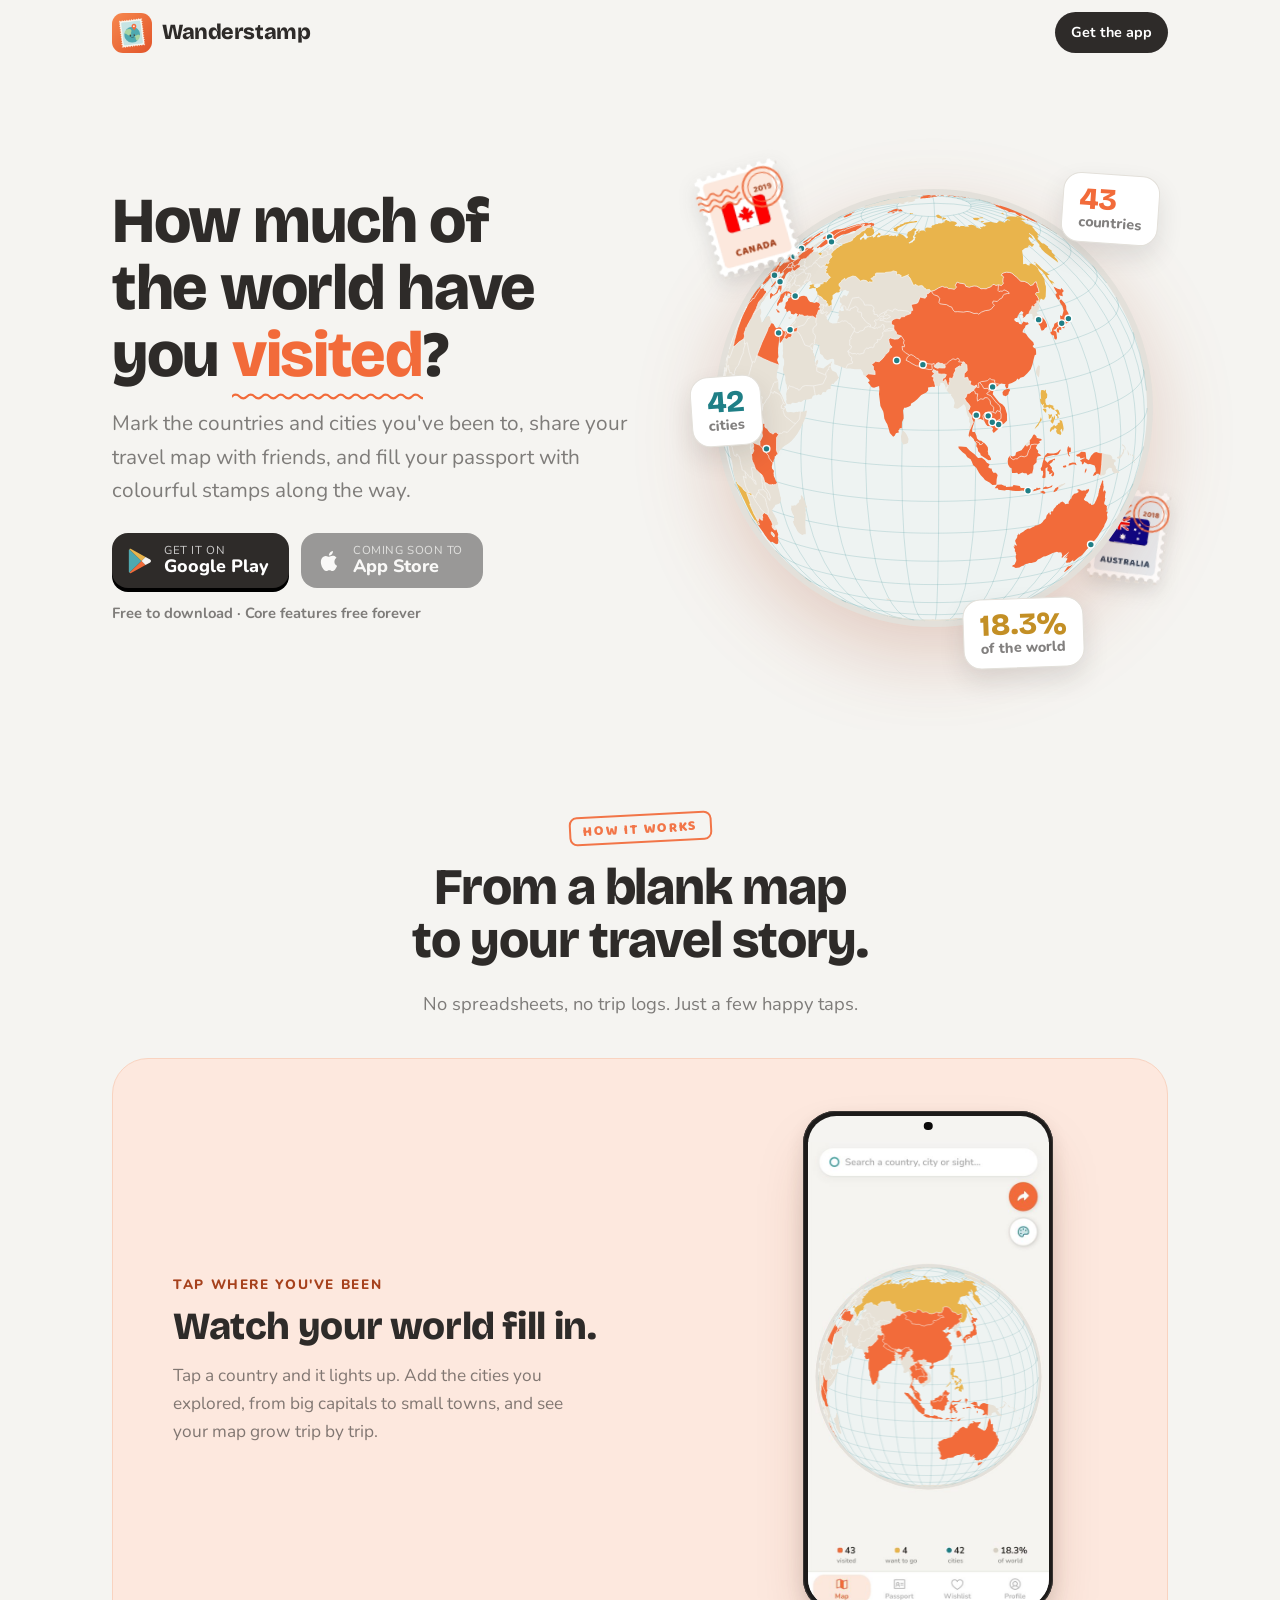
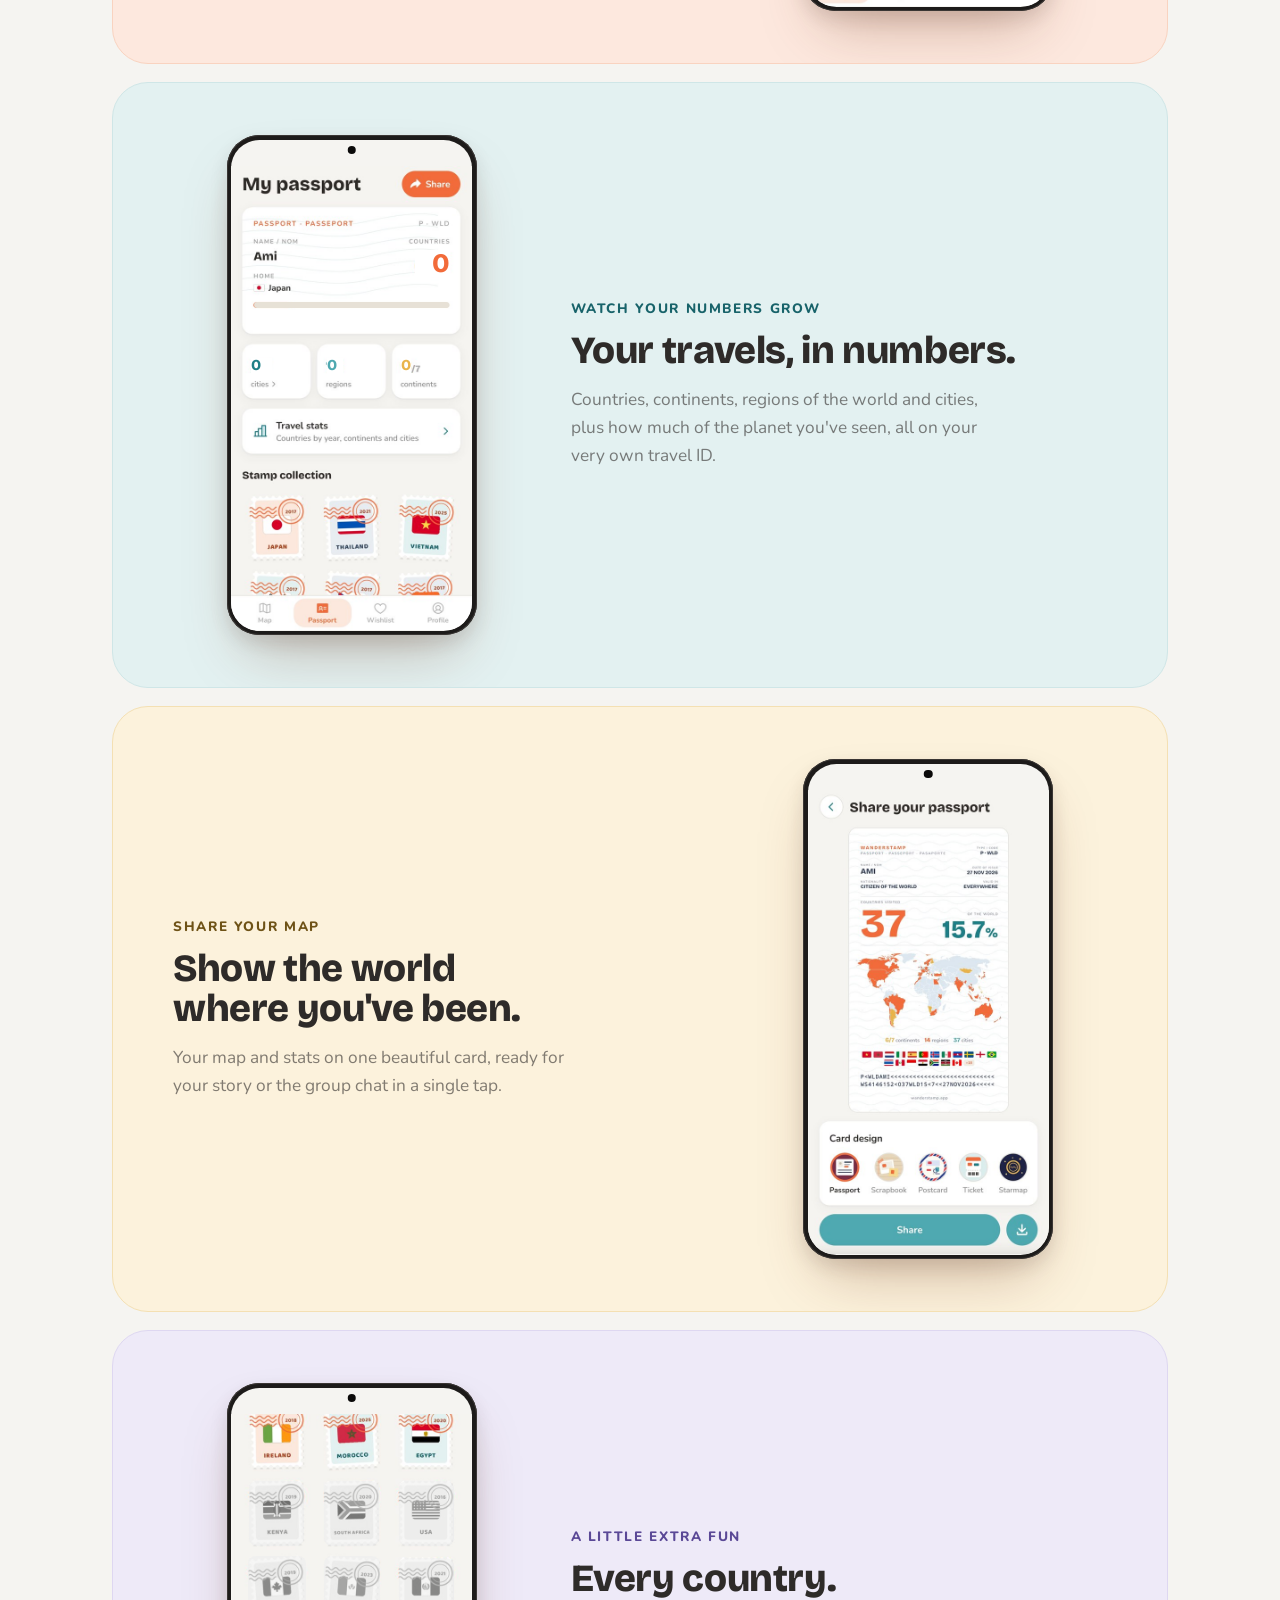
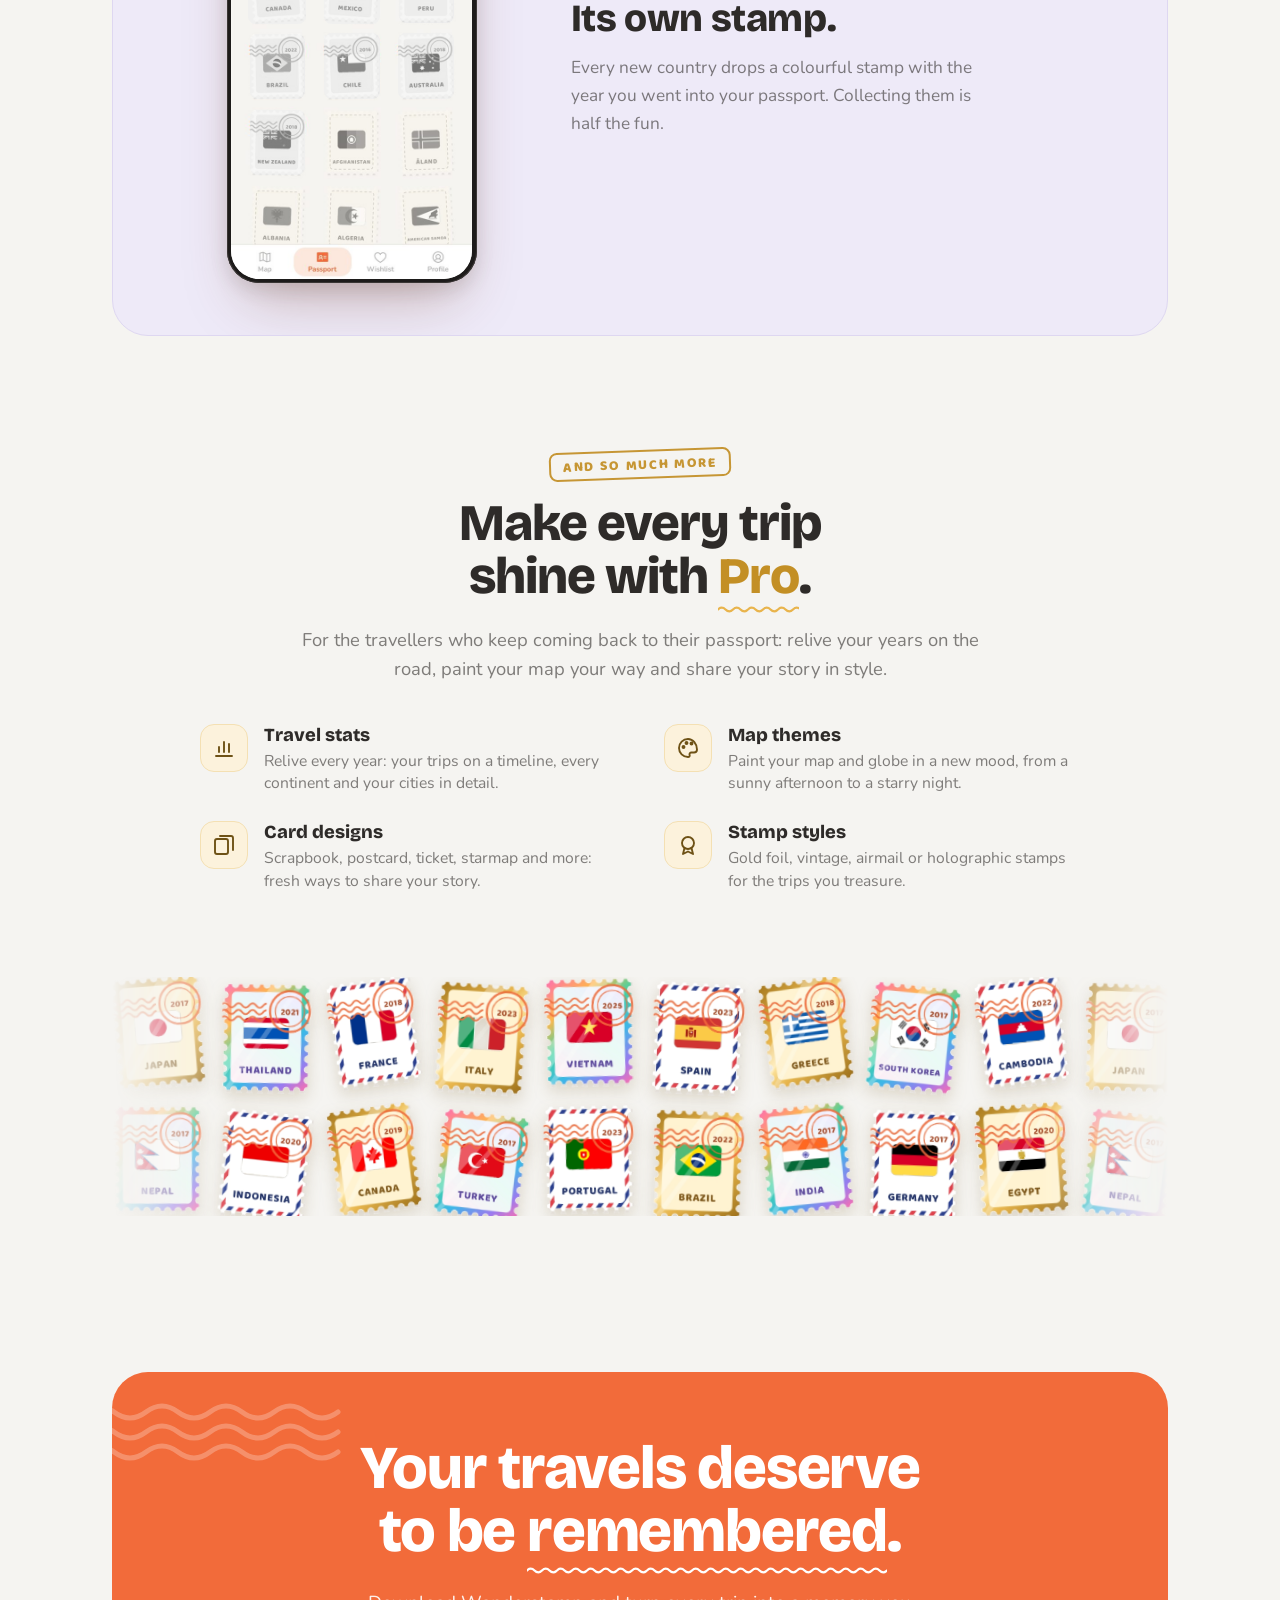
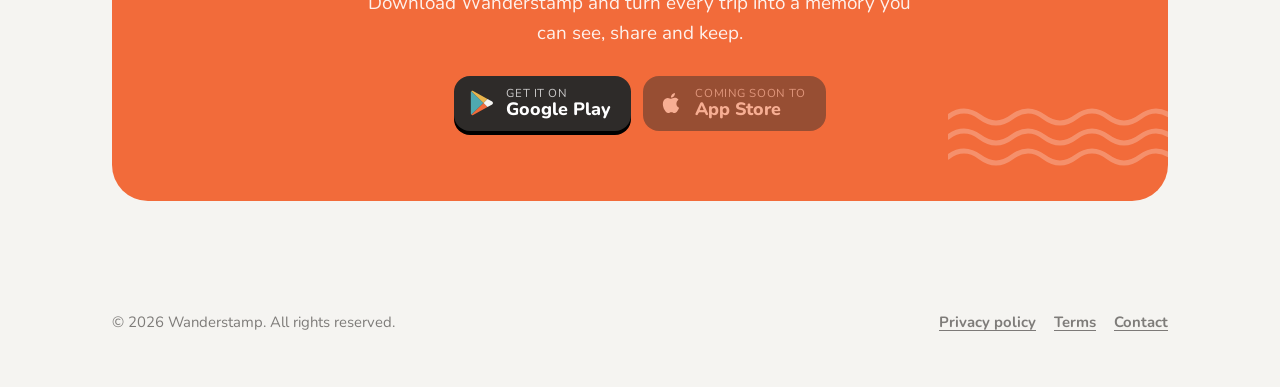
==== commit 9def5d37: "New passport screenshot (43 countries, Japan) with matching count-up numbers Co-Authored-By: Claude " ====
--- a/index.html
+++ b/index.html
@@ -15,7 +15,7 @@
   <link rel="preconnect" href="https://fonts.googleapis.com">
   <link rel="preconnect" href="https://fonts.gstatic.com" crossorigin>
   <link rel="stylesheet" href="https://fonts.googleapis.com/css2?family=Baloo+2:wght@800&family=Bricolage+Grotesque:opsz,wght@12..96,600;12..96,800&family=Nunito:wght@400;600;700;800&display=swap">
-  <link rel="stylesheet" href="style.css?v=2026-11-27.2">
+  <link rel="stylesheet" href="style.css?v=2026-11-27.3">
   <script>document.documentElement.classList.add('js');</script>
 </head>
 <body>
@@ -138,11 +138,11 @@
             <div class="feat-art phone-art">
               <figure class="phone">
                 <div class="screen"><div class="pass-shot">
-                  <img src="assets/shot-passport.jpg" alt="My passport: an ID card with the traveller's name, home country Armenia and 128 countries, then 42 cities, 14 regions, 6 of 7 continents and the first stamps" width="540" height="1040" loading="lazy">
-                  <span class="pnum p-countries" data-to="128" aria-hidden="true">128</span>
-                  <span class="pbar" data-fill="54.5%" aria-hidden="true"><i></i></span>
-                  <span class="pnum p-cities" data-to="42" aria-hidden="true">42</span>
-                  <span class="pnum p-regions" data-to="14" aria-hidden="true">14</span>
+                  <img src="assets/shot-passport.jpg" alt="My passport: an ID card with the traveller's name, home country Japan and 43 countries, then 37 cities, 16 regions, 6 of 7 continents and the first stamps" width="540" height="1040" loading="lazy">
+                  <span class="pnum p-countries" data-to="43" aria-hidden="true">43</span>
+                  <span class="pbar" data-fill="18.3%" aria-hidden="true"><i></i></span>
+                  <span class="pnum p-cities" data-to="37" aria-hidden="true">37</span>
+                  <span class="pnum p-regions" data-to="16" aria-hidden="true">16</span>
                   <span class="pnum p-conts" data-to="6" aria-hidden="true">6</span>
                 </div></div>
               </figure>
--- a/style.css
+++ b/style.css
@@ -259,7 +259,7 @@
   position: absolute; background: #fff; line-height: 1; white-space: nowrap;
   padding: 0 0.6cqw 0.2cqw 0; font-family: var(--title); font-weight: 800; font-size: 6.32cqw;
 }
-.p-countries { left: 73.98%; top: calc(25.53% - 0.2em); font: 800 3.28cqw/1 'Nunito', sans-serif; color: var(--sunset); min-width: 4.8cqw; }
+.p-countries { right: 9.3%; top: calc(18.85% - 0.17em + 0.35cqw); font-size: 11.1cqw; color: var(--sunset); min-width: 14.5cqw; text-align: right; padding: 0 0 0.2cqw 1cqw; }
 .p-cities { left: 8.43%; top: calc(41.97% - 0.17em); color: var(--teal-deep); min-width: 8.6cqw; }
 .p-regions { left: 39.63%; top: calc(42.02% - 0.17em); color: var(--teal); min-width: 6.9cqw; }
 .p-conts { left: 70.74%; top: calc(41.97% - 0.17em); color: var(--sun); min-width: 3.9cqw; padding-right: 0; }
@@ -267,7 +267,7 @@
   position: absolute; left: 9.35%; top: 29.35%; width: 81.3%; height: 1.2%;
   border-radius: 999px; background: var(--sand); overflow: hidden;
 }
-.pbar i { display: block; height: 100%; width: 54.5%; border-radius: 999px; background: var(--sunset); }
+.pbar i { display: block; height: 100%; width: 18.3%; border-radius: 999px; background: var(--sunset); }
 
 /* The share phone: a loop like a screen recording. Share is tapped (the button sits at
    4.6% / 91.3% of the screenshot, 75% x 6.8% of it), the screen dims and a share sheet slides up,
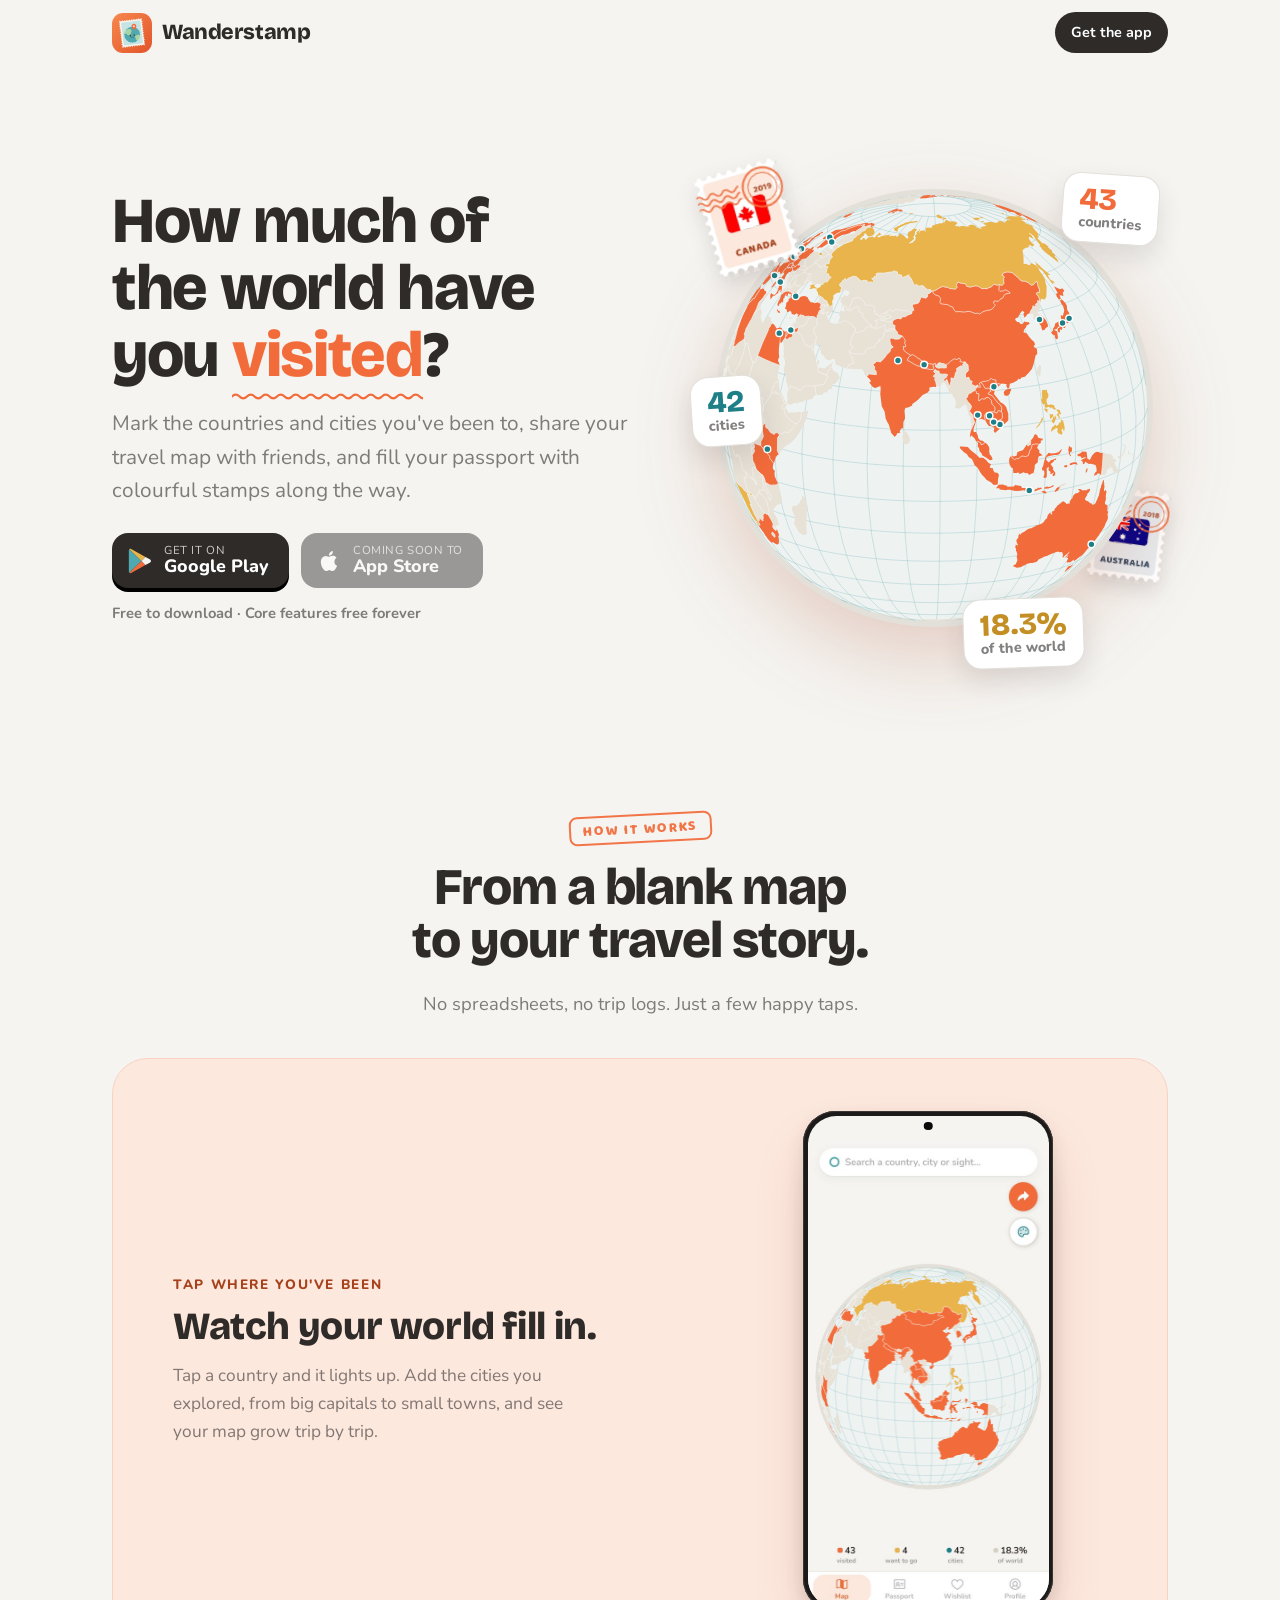
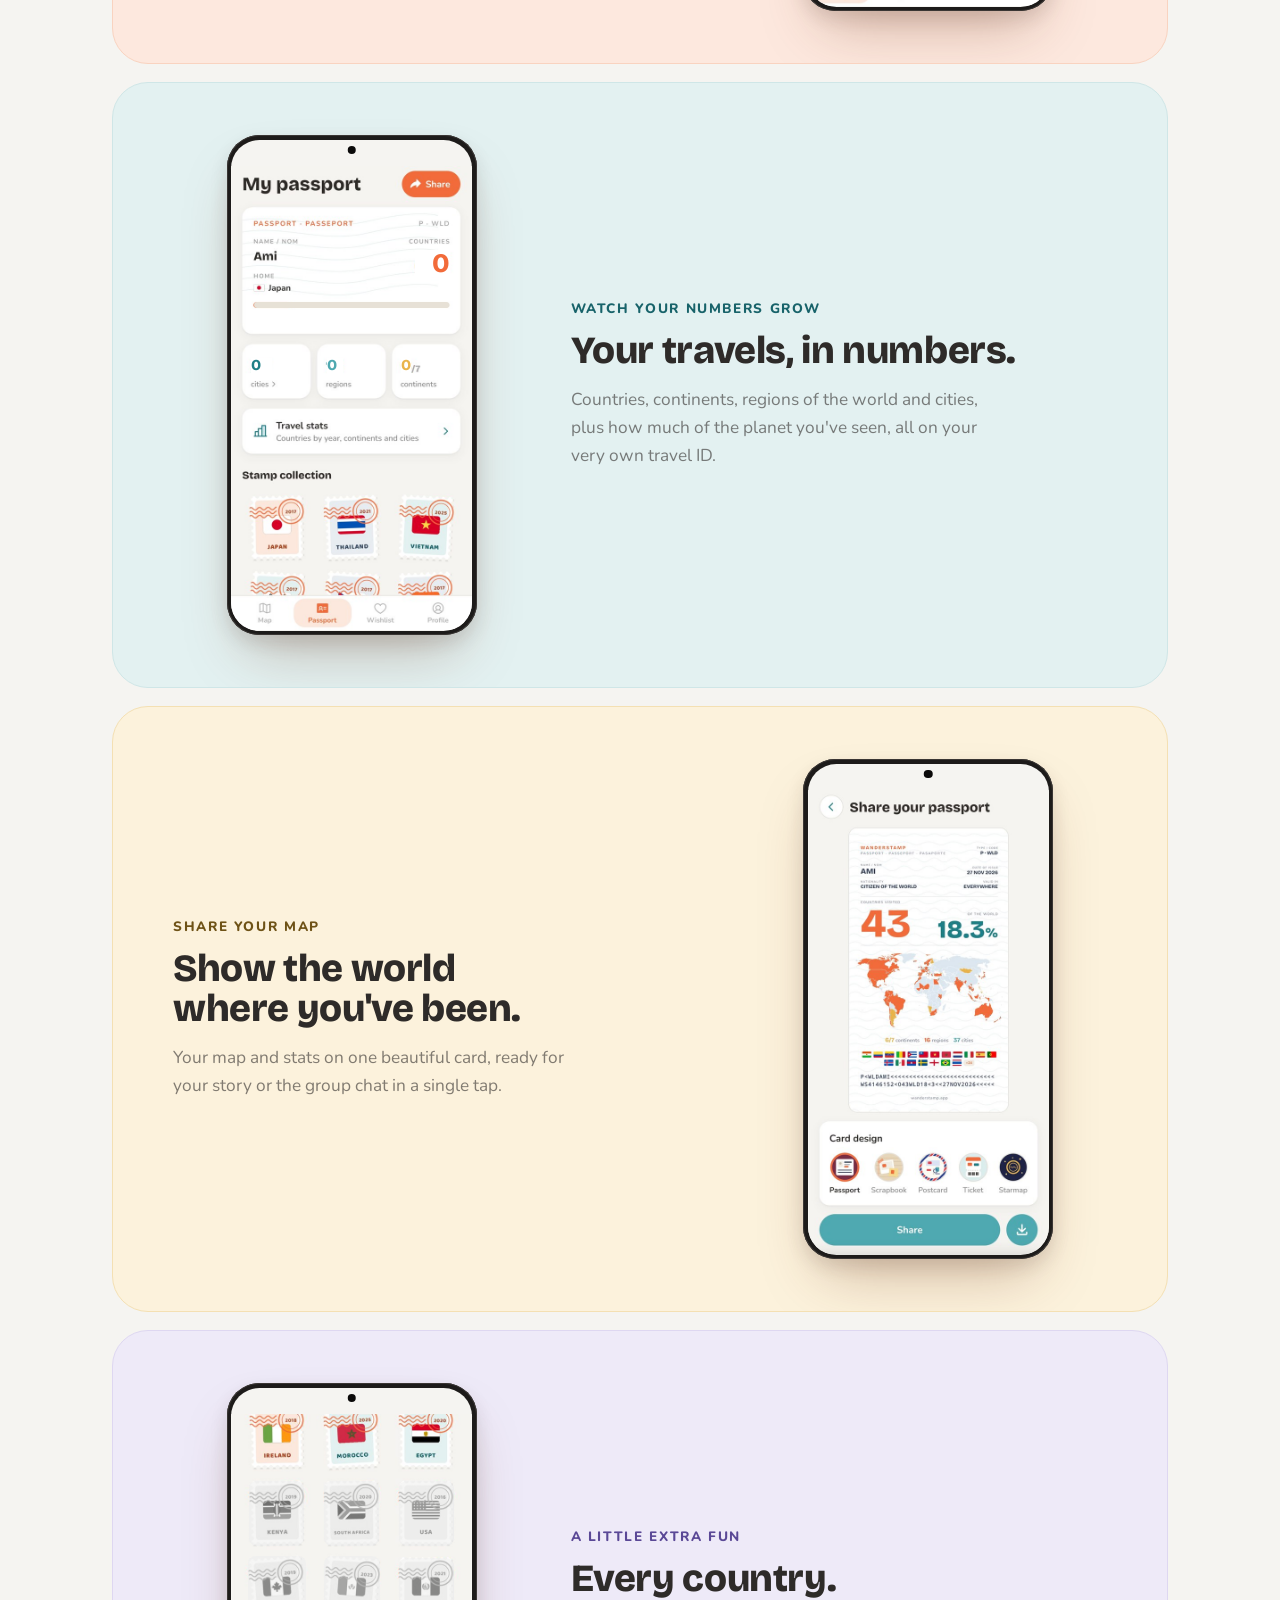
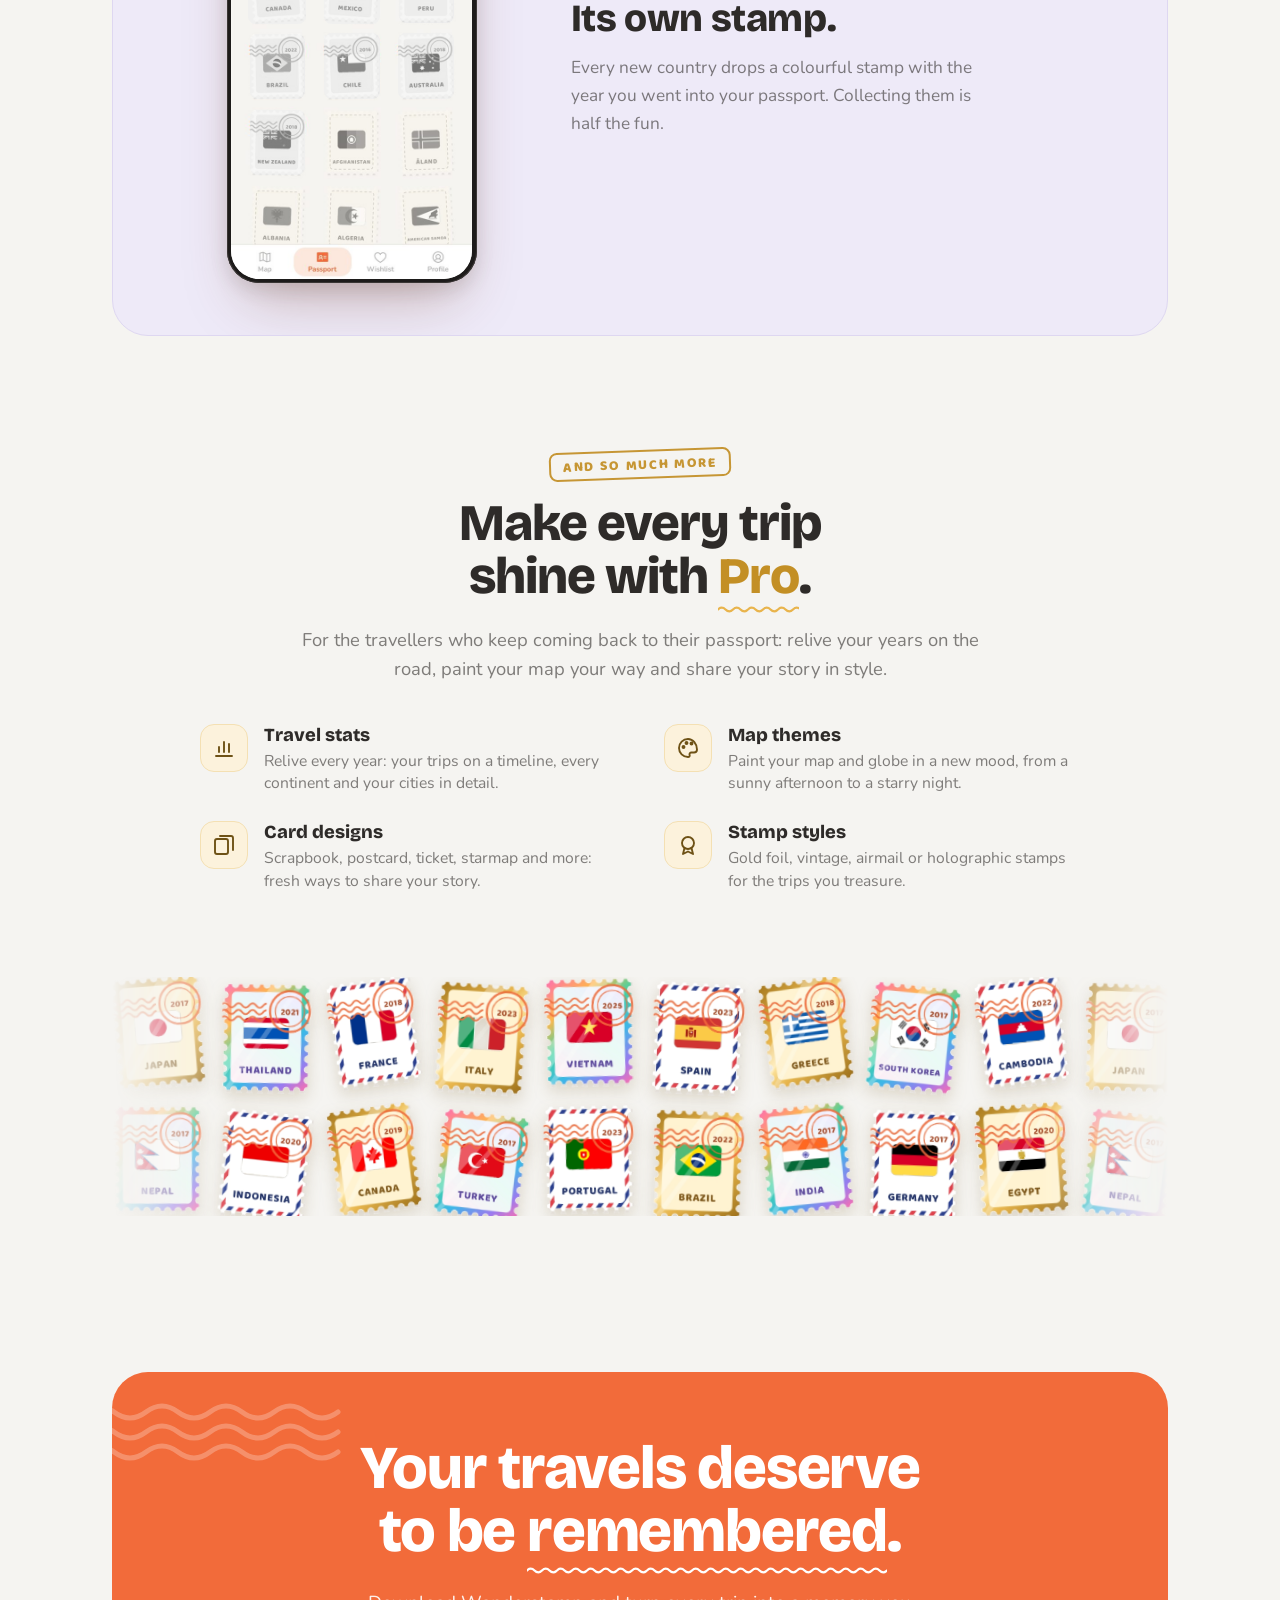
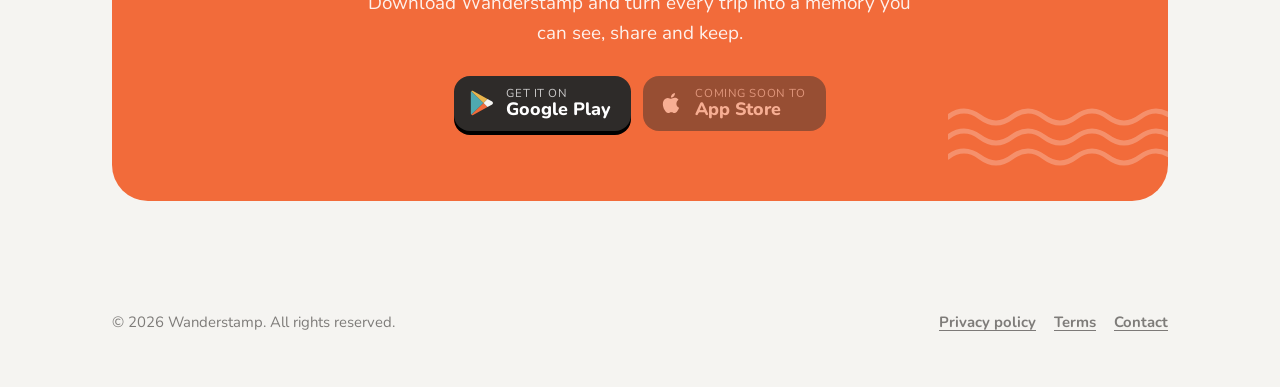
==== commit d5b31eb5: "New share card screenshot; share animation dims the status bar but not the card Co-Authored-By: Clau" ====
--- a/index.html
+++ b/index.html
@@ -15,7 +15,7 @@
   <link rel="preconnect" href="https://fonts.googleapis.com">
   <link rel="preconnect" href="https://fonts.gstatic.com" crossorigin>
   <link rel="stylesheet" href="https://fonts.googleapis.com/css2?family=Baloo+2:wght@800&family=Bricolage+Grotesque:opsz,wght@12..96,600;12..96,800&family=Nunito:wght@400;600;700;800&display=swap">
-  <link rel="stylesheet" href="style.css?v=2026-11-27.3">
+  <link rel="stylesheet" href="style.css?v=2026-11-27.4">
   <script>document.documentElement.classList.add('js');</script>
 </head>
 <body>
--- a/style.css
+++ b/style.css
@@ -175,7 +175,8 @@
   transform: translateX(-50%); border-radius: 50%; background: #0B0A0A; z-index: 1;
 }
 .phone .screen {
-  width: 100%; overflow: hidden; border-radius: 11.8% / 5.8%;
+  /* positioned, so it also clips overlays drawn outside a screenshot (the share phone's dimming) */
+  position: relative; width: 100%; overflow: hidden; border-radius: 11.8% / 5.8%;
   background: var(--paper);
 }
 .phone .screen::before {
@@ -273,11 +274,18 @@
    4.6% / 91.3% of the screenshot, 75% x 6.8% of it), the screen dims and a share sheet slides up,
    the app icons pop in one by one, Instagram is tapped, then it all slides away and starts over.
    It runs only while the panel is on screen (.play, set by the script in index.html). */
-.share-shot { position: relative; overflow: hidden; container-type: inline-size; }
+/* Not clipped here, so the dimming also covers the phone's status bar above the screenshot; the
+   phone's screen clips everything instead. */
+.share-shot { position: relative; container-type: inline-size; }
 .share-shot > img { display: block; }
 .sh-layer > * { position: absolute; pointer-events: none; }
 .sh-press { left: 4.6%; top: 91.3%; width: 75%; height: 6.8%; border-radius: 999px; background: rgba(20, 60, 64, 0.22); opacity: 0; }
-.sh-dim { inset: 0; background: rgba(46, 43, 41, 0.38); opacity: 0; }
+/* The dimming is a see-through window over the share card (16.67% / 8.08% of the screenshot,
+   66.67% x 61.44% of it) with a huge shadow around it, so everything but the card greys out. */
+.sh-dim {
+  left: 16.67%; top: 8.08%; width: 66.67%; height: 61.44%; border-radius: 3.3cqw;
+  box-shadow: 0 0 0 400cqw rgba(46, 43, 41, 0.38); opacity: 0;
+}
 .sh-sheet {
   left: 0; right: 0; bottom: 0; padding: 5cqw 5cqw 8cqw; background: #fff; border-radius: 6cqw 6cqw 0 0;
   box-shadow: 0 -2cqw 6cqw rgba(46, 43, 41, 0.18); transform: translateY(105%);
